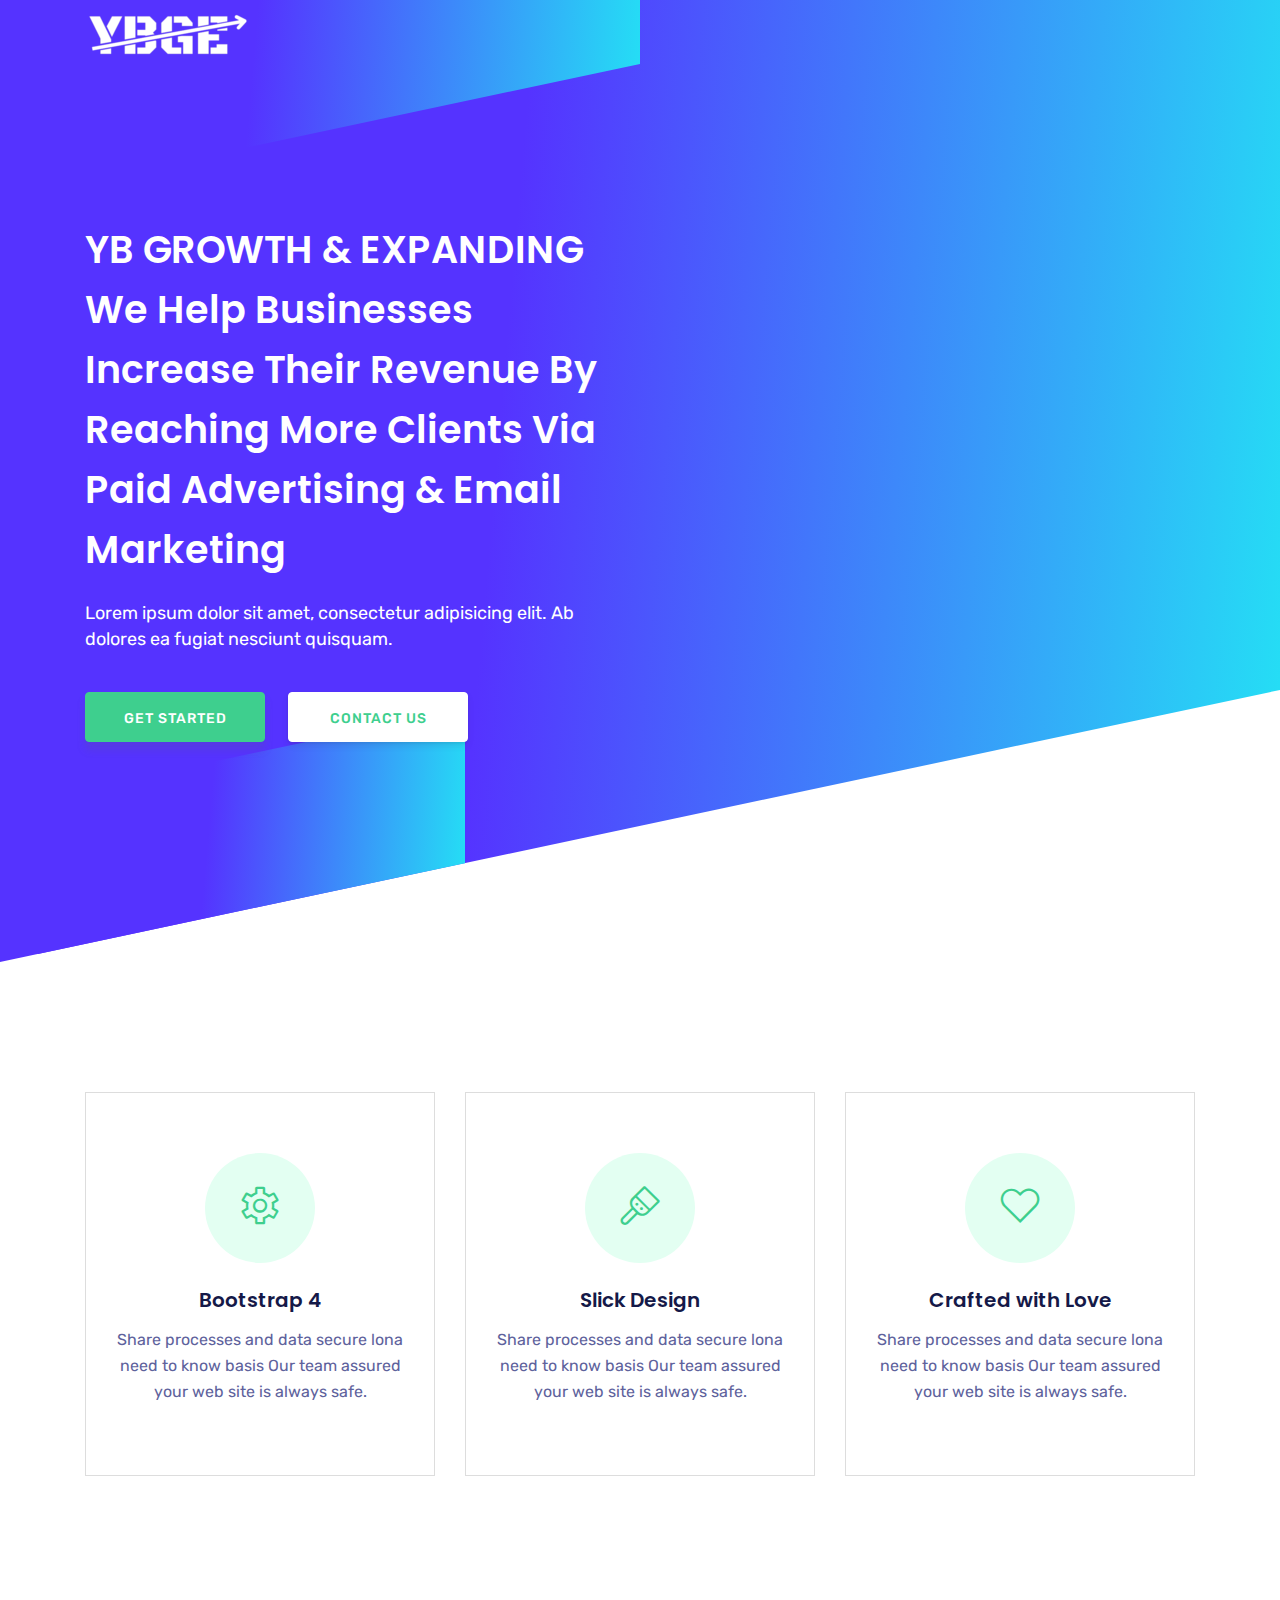
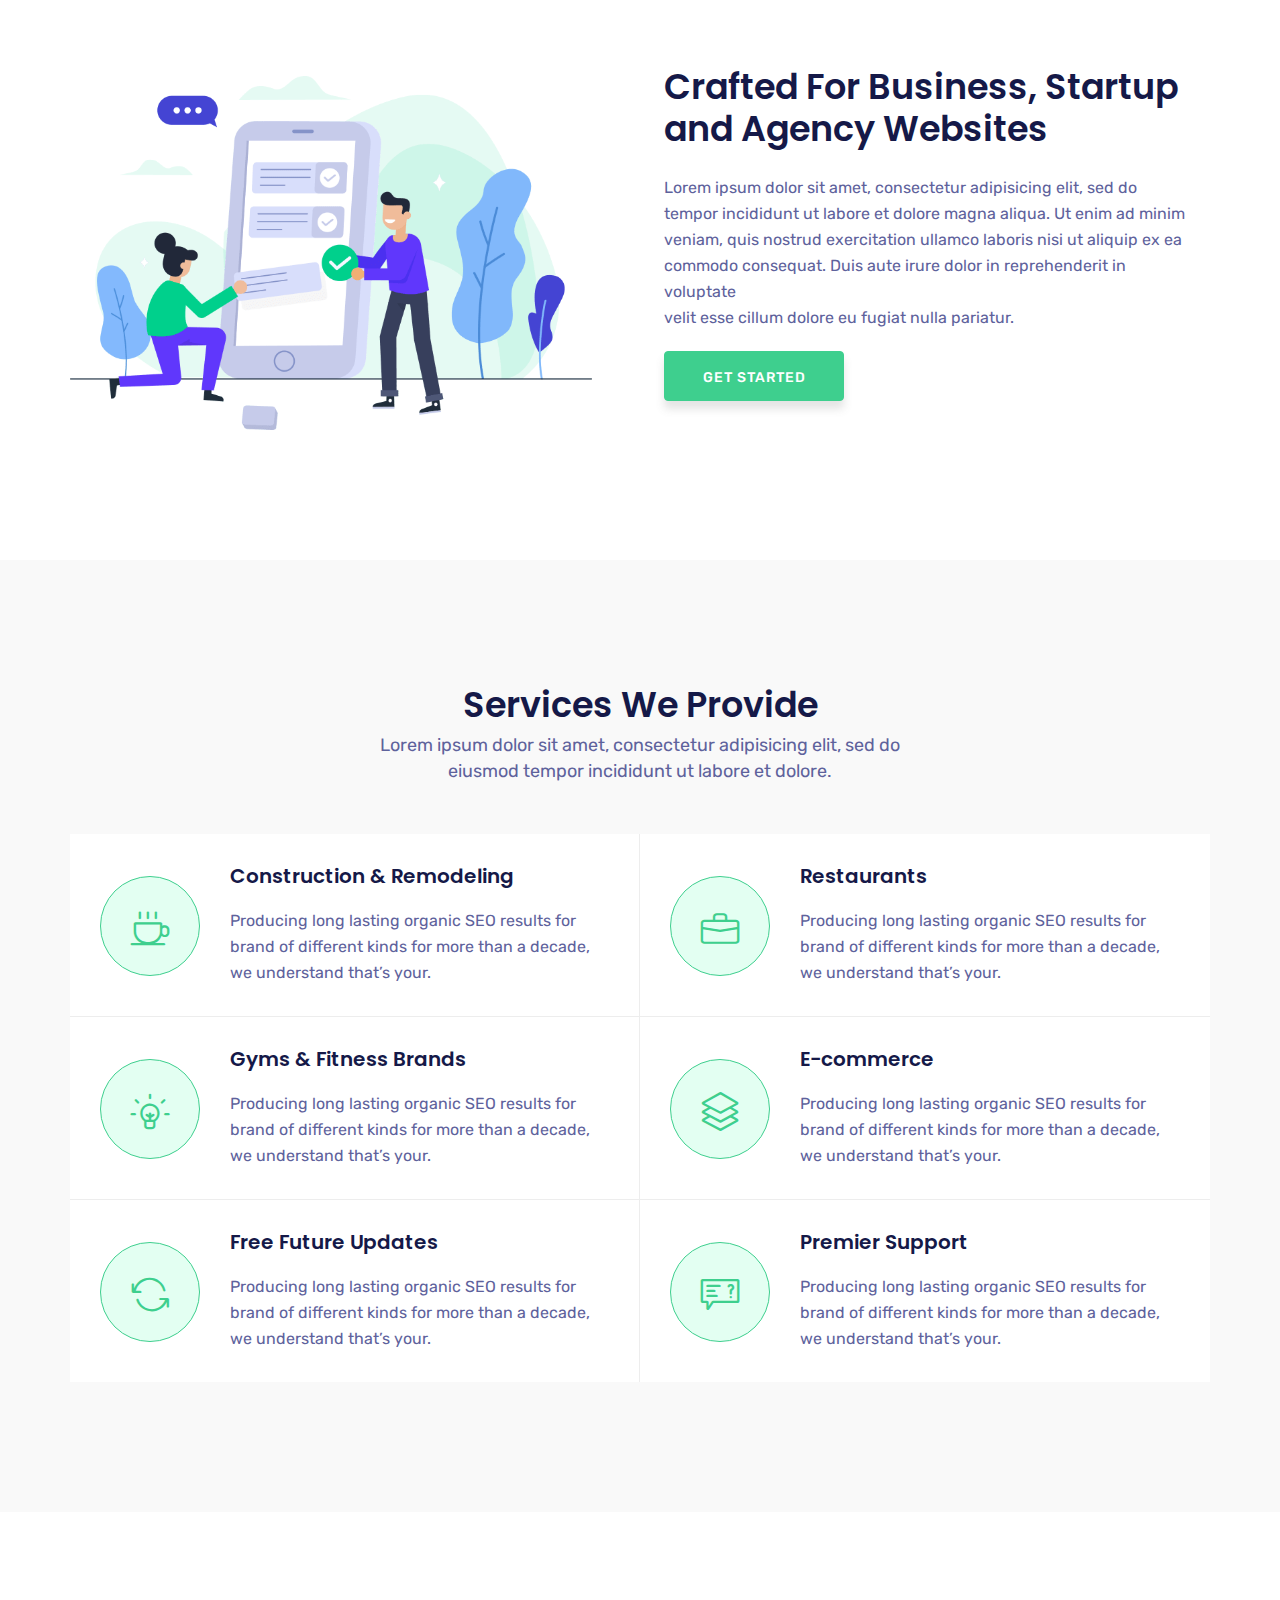
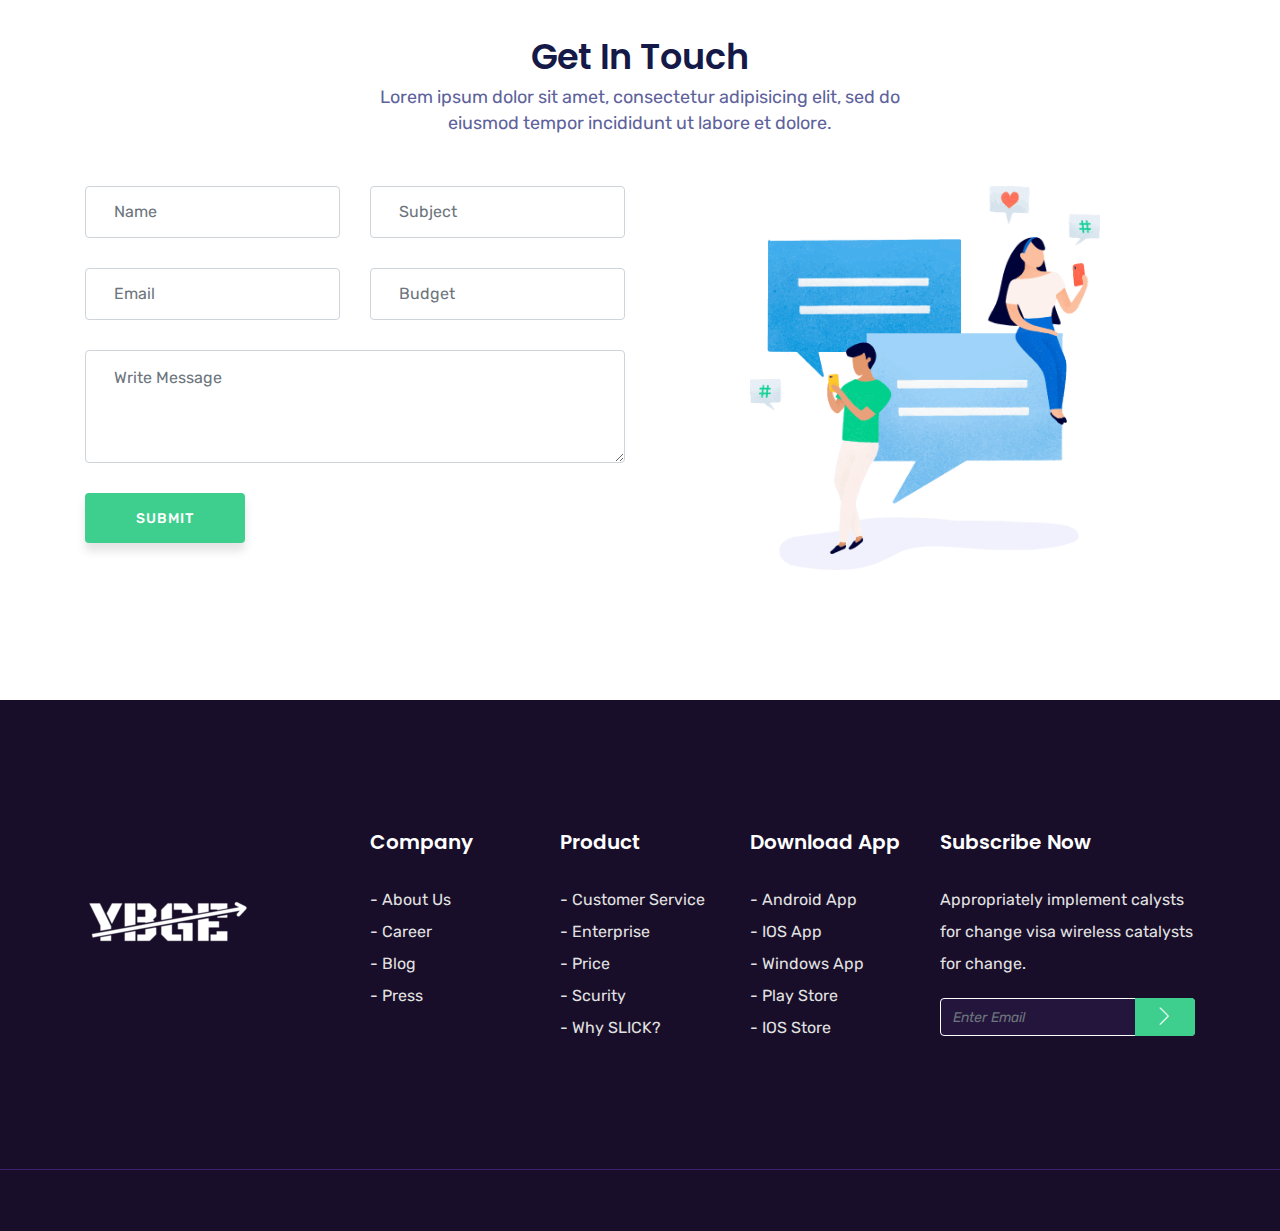
==== index.html @ 2cc0e073 "Add files via upload" ====
<!DOCTYPE html>
<html lang="en">
  <head>
    <!-- Required meta tags -->
    <meta charset="utf-8">
    <meta name="viewport" content="width=device-width, initial-scale=1, shrink-to-fit=no">
    <meta name="keywords" content="Bootstrap, Landing page, Template, Business, Service">
    <meta name="viewport" content="width=device-width, initial-scale=1, maximum-scale=1">
    <meta name="author" content="Grayrids">
    <title>YBGE | Marketing Agency</title>
    <link rel="shortcut icon" href="img/2.png" type="image/png">
    <link rel="stylesheet" href="bootstrap.min.css">
    <link rel="stylesheet" href="css/LineIcons.css">
    <link rel="stylesheet" href="main.css">      
  </head>
  <body>
    <header id="home" class="hero-area">    
      <div class="overlay">
        <span></span>
        <span></span>
      </div>
      <nav class="navbar navbar-expand-md bg-inverse fixed-top scrolling-navbar">
        <div class="container">
          <a href="index.html" class="navbar-brand"><img src="img/image (2).png" alt=""></a>       
          <button class="navbar-toggler" type="button" data-toggle="collapse" data-target="#navbarCollapse" aria-controls="navbarCollapse" aria-expanded="false" aria-label="Toggle navigation">
            <i class="lni-menu"></i>
          </button>
        </div>
      </nav>  
      <div class="container">      
        <div class="row space-100">
          <div class="col-lg-6 col-md-12 col-xs-12">
            <div class="contents">
              <h2 class="head-title">YB GROWTH & EXPANDING <br>We Help Businesses Increase Their Revenue By Reaching More Clients Via Paid Advertising & Email Marketing</h2>
              <p>Lorem ipsum dolor sit amet, consectetur adipisicing elit. Ab <br>dolores ea fugiat nesciunt quisquam.</p>
              <div class="header-button">
                <a href="#features" class="btn btn-border-filled page-scroll">Get Started</a>
                <a href="#contact" class="btn btn-border page-scroll">Contact Us</a>
              </div>
            </div>
          </div>
        </div> 
      </div>             
    </header>
    <!-- Header Section End --> 


    <!-- Services Section Start -->
    <section id="services" class="section">
      <div class="container">

        <div class="row">
          <!-- Start Col -->
          <div class="col-lg-4 col-md-6 col-xs-12">
            <div class="services-item text-center">
              <div class="icon">
                <i class="lni-cog"></i>
              </div>
              <h4>Bootstrap 4</h4>
              <p>Share processes and data secure lona need to know basis Our team assured your web site is always safe.</p>
            </div>
          </div>
          <!-- End Col -->
          <!-- Start Col -->
          <div class="col-lg-4 col-md-6 col-xs-12">
            <div class="services-item text-center">
              <div class="icon">
                <i class="lni-brush"></i>
              </div>
              <h4>Slick Design</h4>
              <p>Share processes and data secure lona need to know basis Our team assured your web site is always safe.</p>
            </div>
          </div>
          <!-- End Col -->
          <!-- Start Col -->
          <div class="col-lg-4 col-md-6 col-xs-12">
            <div class="services-item text-center">
              <div class="icon">
                <i class="lni-heart"></i>
              </div>
              <h4>Crafted with Love</h4>
              <p>Share processes and data secure lona need to know basis Our team assured your web site is always safe.</p>
            </div>
          </div>
          <!-- End Col -->

        </div>
      </div>
    </section>
    <!-- Services Section End -->



    <!-- Business Plan Section Start -->
    <section id="business-plan">
      <div class="container">

        <div class="row">
          <!-- Start Col -->
          <div class="col-lg-6 col-md-12 pl-0 pt-70 pr-5">
            <div class="business-item-img">
              <img src="img/business/business-img.png" class="img-fluid" alt="">
            </div>
          </div>
          <!-- End Col -->
          <!-- Start Col -->
          <div class="col-lg-6 col-md-12 pl-4">
            <div class="business-item-info">
              <h3>Crafted For Business, Startup and Agency Websites</h3>
              <p>Lorem ipsum dolor sit amet, consectetur adipisicing elit, sed do <br> tempor incididunt ut labore et dolore magna aliqua. Ut enim ad minim <br> veniam, quis nostrud exercitation ullamco laboris nisi ut aliquip ex ea <br> commodo consequat. Duis aute irure dolor in reprehenderit in voluptate <br> velit esse cillum dolore eu fugiat nulla pariatur.</p>

              <a href="#features" class="btn btn-border-filled page-scroll">Get Started</a>
            </div>
          </div>
          <!-- End Col -->

        </div>
      </div>
    </section>
    <!-- Business Plan Section End -->



    <!-- Cool Fetatures Section Start -->
    <section id="features" class="section">
      <div class="container">
        <!-- Start Row -->
        <div class="row">
          <div class="col-lg-12">
            <div class="features-text section-header text-center">  
              <div>   
                <h2 class="section-title">Services We Provide</h2>
                <div class="desc-text">
                  <p>Lorem ipsum dolor sit amet, consectetur adipisicing elit, sed do <br> eiusmod tempor incididunt ut labore et dolore.</p>
                </div>
              </div> 
            </div>
          </div>

        </div>
        <!-- End Row -->
        <!-- Start Row -->
        <div class="row featured-bg">
         <!-- Start Col -->
          <div class="col-lg-6 col-md-6 col-xs-12 p-0">
             <!-- Start Fetatures -->
            <div class="feature-item featured-border1">
               <div class="feature-icon float-left">
                 <i class="lni-coffee-cup"></i>
               </div>
               <div class="feature-info float-left">
                 <h4>Construction & Remodeling</h4>
                 <p>Producing long lasting organic SEO results for <br> brand of different kinds for more than a decade,<br> we understand that’s your.</p>
               </div>
            </div>
            <!-- End Fetatures -->
          </div>
           <!-- End Col -->
          
         <!-- Start Col -->
          <div class="col-lg-6 col-md-6 col-xs-12 p-0">
             <!-- Start Fetatures -->
            <div class="feature-item featured-border2">
               <div class="feature-icon float-left">
                 <i class="lni-briefcase"></i>
               </div>
               <div class="feature-info float-left">
                 <h4>Restaurants</h4>
                 <p>Producing long lasting organic SEO results for <br> brand of different kinds for more than a decade,<br> we understand that’s your.</p>
               </div>
            </div>
            <!-- End Fetatures -->
          </div>
           <!-- End Col -->
          
         <!-- Start Col -->
          <div class="col-lg-6 col-md-6 col-xs-12 p-0">
             <!-- Start Fetatures -->
            <div class="feature-item featured-border1">
               <div class="feature-icon float-left">
                 <i class="lni-invention"></i>
               </div>
               <div class="feature-info float-left">
                 <h4>Gyms & Fitness Brands</h4>
                 <p>Producing long lasting organic SEO results for <br> brand of different kinds for more than a decade,<br> we understand that’s your.</p>
               </div>
            </div>
            <!-- End Fetatures -->
          </div>
           <!-- End Col -->
          
         <!-- Start Col -->
          <div class="col-lg-6 col-md-6 col-xs-12 p-0">
             <!-- Start Fetatures -->
            <div class="feature-item featured-border2">
              <div class="feature-icon float-left">
                <i class="lni-layers"></i>
              </div>
              <div class="feature-info float-left">
                <h4>E-commerce</h4>
                <p>Producing long lasting organic SEO results for <br> brand of different kinds for more than a decade,<br> we understand that’s your.</p>
              </div>
            </div>
            <!-- End Fetatures -->
          </div>
           <!-- End Col -->
          
         <!-- Start Col -->
          <div class="col-lg-6 col-md-6 col-xs-12 p-0">
             <!-- Start Fetatures -->
            <div class="feature-item featured-border3">
               <div class="feature-icon float-left">
                 <i class="lni-reload"></i>
               </div>
               <div class="feature-info float-left">
                 <h4>Free Future Updates</h4>
                 <p>Producing long lasting organic SEO results for <br> brand of different kinds for more than a decade,<br> we understand that’s your.</p>
               </div>
            </div>
            <!-- End Fetatures -->
          </div>
           <!-- End Col -->
          
         <!-- Start Col -->
          <div class="col-lg-6 col-md-6 col-xs-12 p-0">
             <!-- Start Fetatures -->
            <div class="feature-item">
               <div class="feature-icon float-left">
                 <i class="lni-support"></i>
               </div>
               <div class="feature-info float-left">
                 <h4>Premier Support</h4>
                 <p>Producing long lasting organic SEO results for <br> brand of different kinds for more than a decade,<br> we understand that’s your.</p>
               </div>
            </div>
            <!-- End Fetatures -->
          </div>
           <!-- End Col -->
          

        </div>
        <!-- End Row -->
      </div>
    </section>


    <!-- Client Testimoninals Section End --> 



        <!-- End Row -->
      </div>
    </section>
    <!-- Team section End -->




    <!-- Contact Us Section -->
    <section id="contact" class="section">
      <!-- Container Starts -->
      <div class="container">
        <!-- Start Row -->
        <div class="row">
          <div class="col-lg-12">
            <div class="contact-text section-header text-center">  
              <div>   
                <h2 class="section-title">Get In Touch</h2>
                <div class="desc-text">
                  <p>Lorem ipsum dolor sit amet, consectetur adipisicing elit, sed do</p>  
                  <p>eiusmod tempor incididunt ut labore et dolore.</p>
                </div>
              </div> 
            </div>
          </div>

        </div>
        <!-- End Row -->
        <!-- Start Row -->
        <div class="row">
          <!-- Start Col -->
          <div class="col-lg-6 col-md-12">
          <form id="contactForm">
            <div class="row">
              <div class="col-md-6">
                <div class="form-group">
                  <input type="text" class="form-control" id="name" name="name" placeholder="Name" required data-error="Please enter your name">
                  <div class="help-block with-errors"></div>
                </div>                                 
              </div>
              <div class="col-md-6">
                <div class="form-group">
                  <input type="text" placeholder="Subject" id="msg_subject" class="form-control" name="msg_subject" required data-error="Please enter your subject">
                  <div class="help-block with-errors"></div>
                </div> 
              </div>
              <div class="col-md-6">
                <div class="form-group">
                  <input type="text" class="form-control" id="email" name="email" placeholder="Email" required data-error="Please enter your Email">
                  <div class="help-block with-errors"></div>
                </div>                                 
              </div>
              <div class="col-md-6">
                <div class="form-group">
                  <input type="text" placeholder="Budget" id="budget" class="form-control" name="budget" required data-error="Please enter your Budget">
                  <div class="help-block with-errors"></div>
                </div> 
              </div>
              <div class="col-md-12">
                <div class="form-group"> 
                  <textarea class="form-control" id="message"  name="message" placeholder="Write Message" rows="4" data-error="Write your message" required></textarea>
                  <div class="help-block with-errors"></div>
                </div>
                <div class="submit-button">
                  <button class="btn btn-common" id="submit" type="submit">Submit</button>
                  <div id="msgSubmit" class="h3 hidden"></div> 
                  <div class="clearfix"></div> 
                </div>
              </div>
            </div>            
          </form>
          </div>
          <!-- End Col -->
          <!-- Start Col -->
          <div class="col-lg-1">
            
          </div>
          <!-- End Col -->
          <!-- Start Col -->
          <div class="col-lg-4 col-md-12">
            <div class="contact-img">
              <img src="img/contact/01.png" class="img-fluid" alt="">
            </div>
          </div>
          <!-- End Col -->
          <!-- Start Col -->
          <div class="col-lg-1">
          </div>
          <!-- End Col -->

        </div>
        <!-- End Row -->
      </div>
    </section>
    <!-- Contact Us Section End -->

    <!-- Footer Section Start -->
    <footer>
      <!-- Footer Area Start -->
      <section id="footer-Content">
        <div class="container">
          <!-- Start Row -->
          <div class="row">

          <!-- Start Col -->
            <div class="col-lg-3 col-md-6 col-sm-6 col-xs-6 col-mb-12">
              
              <div class="footer-logo">
               <img src="img/image (2).png" alt="">
              </div>
            </div>
             <!-- End Col -->
              <!-- Start Col -->
            <div class="col-lg-2 col-md-6 col-sm-6 col-xs-6 col-mb-12">
              <div class="widget">
                <h3 class="block-title">Company</h3>
                <ul class="menu">
                  <li><a href="#">  - About Us</a></li>
                  <li><a href="#">- Career</a></li>
                  <li><a href="#">- Blog</a></li>
                  <li><a href="#">- Press</a></li>
                </ul>
              </div>
            </div>
             <!-- End Col -->
              <!-- Start Col -->
            <div class="col-lg-2 col-md-6 col-sm-6 col-xs-6 col-mb-12">
              <div class="widget">
                <h3 class="block-title">Product</h3>
                <ul class="menu">
                  <li><a href="#">  - Customer Service</a></li>
                  <li><a href="#">- Enterprise</a></li>
                  <li><a href="#">- Price</a></li>
                  <li><a href="#">- Scurity</a></li>
                  <li><a href="#">- Why SLICK?</a></li>
                </ul>
              </div>
            </div>
             <!-- End Col -->
              <!-- Start Col -->
            <div class="col-lg-2 col-md-6 col-sm-6 col-xs-6 col-mb-12">
              <div class="widget">
                <h3 class="block-title">Download App</h3>
                <ul class="menu">
                  <li><a href="#">  - Android App</a></li>
                  <li><a href="#">- IOS App</a></li>
                  <li><a href="#">- Windows App</a></li>
                  <li><a href="#">- Play Store</a></li>
                  <li><a href="#">- IOS Store</a></li>
                </ul>
              </div>
            </div>
             <!-- End Col -->
              <!-- Start Col -->
            <div class="col-lg-3 col-md-6 col-sm-6 col-xs-6 col-mb-12">
              <div class="widget">
                <h3 class="block-title">Subscribe Now</h3>
                <p>Appropriately implement calysts for change visa wireless catalysts for change. </p>
                <div class="subscribe-area">
                  <input type="email" class="form-control" placeholder="Enter Email">
                  <span><i class="lni-chevron-right"></i></span>
                </div>
              </div>
            </div>
            <!-- End Col -->
          </div>
          <!-- End Row -->
        </div>
        <!-- Copyright Start  -->

        <div class="copyright">
          <div class="container">
            <!-- Star Row -->
            <div class="row">
              <div class="col-md-12">
            
                
              </div>
              <!-- End Col -->
            </div>
            <!-- End Row -->
          </div>
        </div>
      <!-- Copyright End -->
      </section>
      <!-- Footer area End -->
      
    </footer>
    <!-- Footer Section End --> 


    <!-- Go To Top Link -->
    <a href="#" class="back-to-top">
      <i class="lni-chevron-up"></i>
    </a> 

    <!-- Preloader -->

    <!-- End Preloader -->

    <script src="js/jquery-min.js"></script>
    <script src="js/bootstrap.min.js"></script>
    <script src="js/owl.carousel.js"></script>      
    <script src="js/scrolling-nav.js"></script>    
    <script src="js/jquery.easing.min.js"></script>     
    <script src="js/jquery.magnific-popup.min.js"></script>      
    <script src="js/main.js"></script>
  </body>
</html>
---- main.css ----
/*
Theme Name:       SlickBiz - Bootstrap 4 Template
Author:           UIdeck
Author URI:       http://uideck.com
Text Domain:      UIdeck
Domain Path:      /languages/
*/
/* ==========================================================================
   IMPORT GOOGLE FONTS
   ========================================================================== */
@import url("https://fonts.googleapis.com/css?family=Rubik:400,400i,500");
@import url("https://fonts.googleapis.com/css?family=Poppins:400,500,600");
/* ==========================================================================
   GENERAL
   ========================================================================== */
body {
  font-family: 'Rubik', sans-serif;
  color: #a0a6ad;
  font-size: 14px;
  font-weight: 400;
  background: #fff;
  overflow-x: hidden; }

html {
  overflow-x: hidden; }

p {
  font-size: 14px;
  color: #5e629c;
  line-height: 26px;
  margin-bottom: 0; }

a:hover, a:focus {
  color: #000; }

a {
  color: #000;
  -webkit-transition: all 0.3s ease-in-out;
  -moz-transition: all 0.3s ease-in-out;
  -o-transition: all 0.3s ease-in-out;
  transition: all 0.3s ease-in-out; }

h1, h2, h3, h4, h5 {
  font-family: 'Poppins', sans-serif;
  font-size: 40px;
  font-weight: 400;
  color: #151948; }

ul {
  margin: 0;
  padding: 0; }

ul li {
  list-style: none; }

a:hover,
a:focus {
  text-decoration: none;
  outline: none; }

a:not([href]):not([tabindex]) {
  color: #fff; }

a:not([href]):not([tabindex]):focus, a:not([href]):not([tabindex]):hover {
  color: #fff; }

.bg-transparent {
  background: transparent !important; }

.bg-defult {
  background: #3c9cfd !important; }

/* ==========================================================================
   Section Title
   ========================================================================== */
.section {
  padding: 130px 0px; }

.form-control:focus {
  outline: none;
  box-shadow: none; }

.section-header {
  color: #fff;
  margin-bottom: 50px;
  text-align: center;
  position: relative; }

.section-header .section-title {
  font-size: 35px;
  margin-bottom: 12px;
  font-weight: 600;
  position: relative;
  line-height: 30px; }

.section-header .desc-text p {
  font-size: 18px;
  color: #5e629c;
  line-height: 26px;
  margin-bottom: 0; }

/* ==========================================================================
   Buttons
   ========================================================================== */
.btn {
  font-size: 14px;
  padding: 10px 30px;
  border-radius: 4px;
  font-family: 'Rubik', sans-serif;
  letter-spacing: 1px;
  font-weight: 500;
  color: #fff;
  border: none;
  text-transform: uppercase;
  -webkit-transition: all 0.3s ease-in-out;
  -moz-transition: all 0.3s ease-in-out;
  -o-transition: all 0.3s ease-in-out;
  transition: all 0.3s ease-in-out;
  display: inline-block; }

.btn:focus,
.btn:active {
  box-shadow: none;
  outline: none; }

.btn-common {
  background-color: #3ecf8e;
  position: relative;
  z-index: 1;
  box-shadow: 0px 8px 9px 0px rgba(96, 94, 94, 0.17);
  width: 160px;
  height: 50px;
  padding: 14px 15px; }

.btn-common:hover {
  color: #fff;
  transform: translateY(-2px); }

.btn-light-bg {
  background-color: #ff704f; }

.btn-border {
  border-style: solid;
  border-width: 1px;
  cursor: pointer;
  background-color: transparent;
  border-color: #3ecf8e;
  color: #3ecf8e;
  width: 160px;
  height: 50px;
  padding: 14px 15px; }

.btn-border:hover {
  box-shadow: 0px 8px 9px 0px rgba(96, 94, 94, 0.17);
  transform: translateY(-2px); }

.btn-border-filled {
  cursor: pointer;
  background-color: #3ecf8e;
  border: 1px solid #3ecf8e;
  color: #fff;
  box-shadow: 0px 8px 9px 0px rgba(96, 94, 94, 0.17);
  width: 180px;
  height: 50px;
  padding: 15px 15px; }

.btn-border-filled:hover {
  color: #fff;
  background-color: transparent;
  border-color: #fff;
  transform: translateY(-2px); }

.btn-lg {
  padding: 14px 33px;
  text-transform: uppercase;
  font-size: 16px; }

.btn-rm {
  color: #3c9cfd;
  padding: 10px 0;
  text-transform: capitalize;
  font-size: 16px; }

.btn-rm i {
  vertical-align: middle; }

.btn-singin {
  background: #7fc9fb;
  color: #fff;
  padding: 10px 23px;
  margin-left: 30px;
  box-shadow: 0px 8px 9px 0px rgba(96, 94, 94, 0.17); }

.btn-singin:hover,
.btn-singin:active,
.btn-singin:focus {
  color: #fff;
  box-shadow: 0px 0px 0px 0px rgba(96, 94, 94, 0.17); }

.btn-light-singin:hover,
.btn-light-singin:active,
.btn-light-singin:focus {
  color: #fff;
  box-shadow: 0px 0px 0px 0px rgba(96, 94, 94, 0.17); }

.btn-apple {
  border-width: 2px;
  border-color: #3c96ff;
  border-style: solid;
  background: linear-gradient(to right, #3c96ff 0%, #2dfbff 100%);
  -webkit-background-clip: text;
  -webkit-text-fill-color: transparent;
  transition: all 0.3s ease-in-out;
  -moz-transition: all 0.3s ease-in-out;
  -webkit-transition: all 0.3s ease-in-out;
  -o-transition: all 0.3s ease-in-out; }

.btn-apple i {
  background: linear-gradient(to right, #3c96ff 0%, #2dfbff 100%);
  -webkit-background-clip: text;
  -webkit-text-fill-color: transparent; }

.btn-apple:hover,
.btn-apple:active,
.btn-apple:focus {
  background: linear-gradient(to right, #3c96ff 0%, #2dfbff 100%) !important;
  -webkit-background-clip: text !important;
  -webkit-text-fill-color: transparent !important; }

button:focus {
  outline: none !important; }

.btn-border-fill {
  background: #fff;
  border-color: #fff;
  color: #3c9cfd; }

.btn-subtitle {
  color: #191c1e;
  font-family: 'Poppins', sans-serif;
  background: #dbecff;
  text-align: center;
  border-radius: 30px;
  padding: 6px 30px;
  text-transform: uppercase;
  font-weight: 700;
  margin-bottom: 20px;
  font-size: 14px; }

.clear {
  clear: both; }

.mt {
  margin-top: 80px; }

.mt-30 {
  margin-top: 30px; }

.mb-30 {
  margin-bottom: 30px; }

.pt-30 {
  padding-top: 30px; }

.pb-30 {
  padding-bottom: 30px; }

.pt-70 {
  padding-top: 70px; }

.mb-50 {
  margin-bottom: 50px; }

.padding-0 {
  padding: 0; }

.pr-20 {
  padding-right: 20px; }

.pl-20 {
  padding-left: 20px; }

.pl-70 {
  padding-left: 70px; }

.pr-70 {
  padding-right: 70px; }

/* Preloader */
#preloader {
  position: fixed;
  top: 0;
  left: 0;
  right: 0;
  bottom: 0;
  background-color: #fff;
  z-index: 9999999; }

.loader {
  top: 50%;
  width: 50px;
  height: 50px;
  border-radius: 100%;
  position: relative;
  margin: 0 auto; }

#loader-1:before, #loader-1:after {
  content: "";
  position: absolute;
  top: -10px;
  left: -10px;
  width: 100%;
  height: 100%;
  border-radius: 100%;
  border: 7px solid transparent;
  border-top-color: #3c9cfd; }

#loader-1:before {
  z-index: 100;
  animation: spin 2s infinite; }

#loader-1:after {
  border: 7px solid #fafafa; }

@keyframes spin {
  0% {
    -webkit-transform: rotate(0deg);
    -ms-transform: rotate(0deg);
    -o-transform: rotate(0deg);
    transform: rotate(0deg); }
  100% {
    -webkit-transform: rotate(360deg);
    -ms-transform: rotate(360deg);
    -o-transform: rotate(360deg);
    transform: rotate(360deg); } }

/* ========================================================================== 
   Scroll To Up 
   ========================================================================== */
.back-to-top {
  display: none;
  position: fixed;
  bottom: 18px;
  right: 15px;
  width: 45px;
  height: 45px;
  line-height: 50px;
  cursor: pointer;
  text-align: center;
  border-radius: 4px;
  background: #5533ff;
  background: linear-gradient(95deg, #5533ff 40%, #25ddf5 100%);
  box-shadow: 0px 8px 9px 0px rgba(96, 94, 94, 0.17);
  z-index: 9999999; }

.back-to-top i {
  color: #fff;
  font-size: 20px;
  -webkit-transition: all 0.3s ease-in-out;
  -moz-transition: all 0.3s ease-in-out;
  -o-transition: all 0.3s ease-in-out;
  transition: all 0.3s ease-in-out; }

/* ==========================================================================
   Navbar Style
   ========================================================================== */
.logo-menu a {
  font-size: 20px;
  color: #fff; }

.menu-bg {
  background: #5533ff;
  background: linear-gradient(95deg, #5533ff 40%, #25ddf5 100%) !important;
  box-shadow: 0 0 7px 1px rgba(0, 0, 0, 0.1);
  z-index: 9999;
  padding: 5px;
  -webkit-transition: all 0.5s ease-in-out;
  transition: all 0.5s ease-in-out; }

.menu-bg .menu-button {
  top: 0; }

.menu-bg .menu-button:hover {
  cursor: pointer;
  color: #3c9cfd; }

.menu-bg .logo-menu a {
  color: #3c9cfd; }

.menu-bg .navbar-nav .nav-link {
  color: #ffffff !important; }

.menu-bg .navbar-nav .nav-link:hover {
  color: #ffffff !important; }

.menu-bg .navbar-nav .active {
  color: #ffffff !important; }

.navbar-expand-md .navbar-nav .nav-link {
  color: #fff;
  font-size: 16px;
  padding: 8px 0px;
  margin-left: 26px;
  font-family: 'Poppins', sans-serif;
  position: relative;
  font-weight: 500; }

.navbar-expand-md .navbar-nav .nav-link:before {
  content: '';
  position: absolute;
  bottom: 0;
  left: 0;
  width: 0;
  height: 2px;
  background: #ffffff;
  -webkit-transition: 0.3s;
  -moz-transition: 0.3s;
  transition: 0.3s; }

.navbar-expand-md .navbar-nav .active::before,
.navbar-expand-md .navbar-nav .nav-link:hover::before {
  width: 100%; }

.navbar-brand {
  color: #fff; }

.navbar-expand-md .navbar-nav .nav-link:focus,
.navbar-expand-md .navbar-nav .nav-link:hover,
.navbar-expand-md .navbar-nav .nav-link:hover:before {
  color: #ffffff; }

.navbar-expand-md .navbar-nav .active > .nav-link,
.navbar-expand-md .navbar-nav .nav-link.active,
.navbar-expand-md .navbar-nav .nav-link.active:before,
.navbar-expand-md .navbar-nav .nav-link.open,
.navbar-expand-md .navbar-nav .open > .nav-link {
  color: #ffffff; }

.navbar-expand-md .navbar-toggler {
  background: transparent;
  border: 1px solid #fff;
  border-radius: 3px;
  margin: 5px;
  cursor: pointer;
  float: right; }

.navbar-expand-md .navbar-toggler i {
  color: #fff !important; }

.navbar-expand-md .navbar-toggler:focus {
  outline: none; }

/* ==========================================================================
   Hero Area
   ========================================================================== */
.hero-area {
  position: relative; }
  .hero-area .overlay {
    position: absolute;
    width: 100%;
    height: 100%;
    top: 0px;
    left: 0px;
    background: #5533ff;
    background: linear-gradient(95deg, #5533ff 40%, #25ddf5 100%);
    -webkit-transform: skewY(-12deg);
    transform: skewY(-12deg);
    -webkit-transform-origin: 0;
    transform-origin: 0;
    z-index: -12; }
    .hero-area .overlay :nth-child(1) {
      width: 33.33333%;
      width: calc(100% / 2);
      top: 0;
      left: 16.66666%;
      left: calc(calc(100% / 3) / 2);
      right: auto;
      background: #5533ff;
      background: linear-gradient(95deg, #5533ff 40%, #25ddf5 100%);
      height: 200px; }
    .hero-area .overlay :nth-child(2) {
      width: 33.33333%;
      width: calc(100% /3);
      bottom: 0;
      background: #5533ff;
      background: linear-gradient(95deg, #5533ff 40%, #25ddf5 100%);
      position: absolute;
      height: 155px;
      left: 3%; }
  .hero-area .contents {
    padding: 220px 0; }
    .hero-area .contents h2 {
      color: #fff;
      font-size: 38px;
      font-weight: 600;
      line-height: 60px;
      margin-bottom: 20px; }
    .hero-area .contents p {
      color: #fff;
      font-size: 18px;
      line-height: 26px; }
    .hero-area .contents .btn {
      margin-top: 40px;
      margin-right: 20px;
      text-transform: uppercase;
      width: 180px;
      height: 50px;
      padding: 15px 15px; }
    .hero-area .contents .btn-border {
      border: 1px solid #fff;
      color: #3ecf8e !important;
      -webkit-box-shadow: 0 4px 6px rgba(50, 50, 93, 0.11), 0 1px 3px rgba(0, 0, 0, 0.08);
      box-shadow: 0 4px 6px rgba(50, 50, 93, 0.11), 0 1px 3px rgba(0, 0, 0, 0.08);
      width: 180px;
      height: 50px;
      padding: 15px 15px;
      background: #fff; }
      .hero-area .contents .btn-border:hover {
        background: #fff;
        color: #3ecf8e; }
  .hero-area .intro-img {
    padding: 180px 0 0px; }
    .hero-area .intro-img img {
      display: block;
      height: auto;
      max-width: 100%; }

/* ==========================================================================
   About 
   ========================================================================== */
#services .services-item {
  padding: 60px 30px;
  border: 1px solid #ddd;
  -moz-transition: all .8s ease;
  -webkit-transition: all .8s ease;
  transition: all .8s ease; }
  #services .services-item:hover {
    border: 1px solid #3ecf8e;
    box-shadow: 0px 0px 25px 0px rgba(95, 95, 95, 0.24);
    -moz-transition: all .4s ease;
    -webkit-transition: all .4s ease;
    transition: all .4s ease; }
  #services .services-item .icon {
    background: #e3fff2;
    width: 110px;
    height: 110px;
    margin: 0px auto;
    margin-bottom: 0px;
    text-align: center;
    display: block;
    border-radius: 50%;
    position: relative;
    margin-bottom: 25px; }
  #services .services-item .icon i {
    font-size: 40px;
    color: #3ecf8e;
    position: absolute;
    left: 0;
    right: 0;
    top: 30%; }
  #services .services-item h4 {
    font-size: 20px;
    font-weight: 600;
    color: #151948;
    margin-bottom: 15px; }
  #services .services-item p {
    font-size: 16px;
    margin-bottom: 10px;
    color: #5e629c; }

/* ==========================================================================
   business-plan Section 
   ========================================================================== */
#business-plan {
  padding-bottom: 130px; }
  #business-plan .container-fluid {
    padding-right: 30px;
    padding-left: 30px; }
  #business-plan .business-item-info {
    margin-top: 60px; }
    #business-plan .business-item-info h3 {
      font-size: 35px;
      font-weight: 600;
      margin-bottom: 25px; }
    #business-plan .business-item-info p {
      font-size: 16px;
      margin-bottom: 20px; }

/* ==========================================================================
   Features 
   ========================================================================== */
#features {
  background: #f9f9f9; }
  #features .featured-bg {
    background: #fff; }
  #features .featured-border1 {
    border-bottom: 1px solid #ededed;
    border-right: 1px solid #ededed; }
  #features .featured-border2 {
    border-bottom: 1px solid #ededed; }
  #features .featured-border3 {
    border-right: 1px solid #ededed; }
  #features .feature-item {
    padding: 30px;
    overflow: hidden;
    -moz-transition: all .8s ease;
    -webkit-transition: all .8s ease;
    transition: all .8s ease; }
    #features .feature-item .feature-icon {
      background: #e3fff2;
      width: 100px;
      height: 100px;
      margin: 0px auto;
      margin-top: 0px;
      margin-right: auto;
      margin-bottom: 0px;
      margin-bottom: 0px;
      margin-bottom: 0px;
      text-align: center;
      display: block;
      border-radius: 50%;
      position: relative;
      margin-right: 30px;
      border: 1px solid #3ecf8e;
      margin-top: 12px; }
      #features .feature-item .feature-icon i {
        font-size: 40px;
        color: #3ecf8e;
        position: absolute;
        left: 0;
        right: 0;
        top: 32%; }
    #features .feature-item h4 {
      font-size: 20px;
      font-weight: 600;
      margin-bottom: 20px; }
    #features .feature-item p {
      font-size: 16px;
      display: block; }
    #features .feature-item:hover {
      box-shadow: 0px 0px 25px 0px rgba(95, 95, 95, 0.24);
      -moz-transition: all .8s ease;
      -webkit-transition: all .8s ease;
      transition: all .8s ease; }
    #features .feature-item:hover .feature-icon {
      background: #3ecf8e;
      -moz-transition: all .8s ease;
      -webkit-transition: all .8s ease;
      transition: all .8s ease; }
    #features .feature-item:hover .feature-icon i {
      color: #fff;
      -moz-transition: all .8s ease;
      -webkit-transition: all .8s ease;
      transition: all .8s ease; }

/* ==========================================================================
   Features 
   ========================================================================== */
#download-app {
  padding-bottom: 100px; }
  #download-app .download-info {
    padding-top: 30px; }
    #download-app .download-info h3 {
      font-size: 35px;
      font-weight: 600;
      margin-bottom: 20px;
      line-height: 44px; }
    #download-app .download-info p {
      font-size: 16px;
      display: block;
      margin-bottom: 35px; }
    #download-app .download-info .downlaod-btn {
      padding-bottom: 50px;
      border-bottom: 1px solid #ff704f;
      margin-bottom: 40px; }
    #download-app .download-info .downlaod-btn a.play-store {
      font-size: 12px;
      box-shadow: 0px 10px 20px 2px rgba(255, 112, 79, 0.24);
      border-radius: 35px;
      text-transform: inherit;
      text-align: left;
      padding: 15px 80px;
      width: 195px;
      height: 65px;
      line-height: 18px;
      margin-right: 35px;
      background: #ff704f;
      background-position-x: left;
      background-position-y: center;
      background-position: 20%; }
    #download-app .download-info .downlaod-btn a {
      position: relative; }
    #download-app .download-info .downlaod-btn a.play-store span {
      font-size: 15px;
      font-weight: 500; }
    #download-app .download-info .downlaod-btn a.play-store i {
      position: absolute;
      left: 40px;
      font-size: 28px;
      color: #fff;
      top: 18px; }
    #download-app .download-info .downlaod-btn a.ios-store i {
      position: absolute;
      left: 40px;
      font-size: 28px;
      color: #000;
      top: 18px; }
    #download-app .download-info .downlaod-btn a.ios-store {
      border: 1px solid #ff704f;
      color: #151948;
      font-size: 12px;
      box-shadow: 0px 10px 20px 2px rgba(255, 112, 79, 0.24);
      border-radius: 35px;
      text-transform: inherit;
      text-align: left;
      padding: 15px 80px;
      width: 195px;
      height: 65px;
      line-height: 18px;
      margin-right: 35px;
      background: #fff;
      background-position-x: left;
      background-position-y: center;
      background-position: 20%;
      position: relative; }
    #download-app .download-info .downlaod-btn a.play-store:hover {
      color: #151948;
      -webkit-transition: all 0.8s ease-in-out;
      -moz-transition: all 0.8s ease-in-out;
      -o-transition: all 0.8s ease-in-out;
      transition: all 0.8s ease-in-out; }
    #download-app .download-info .downlaod-btn a.ios-store span {
      font-size: 15px; }
    #download-app .download-info .downlaod-btn a.ios-store:hover {
      color: #ff704f;
      -webkit-transition: all 0.8s ease-in-out;
      -moz-transition: all 0.8s ease-in-out;
      -o-transition: all 0.8s ease-in-out;
      transition: all 0.8s ease-in-out; }
  #download-app .download-statatics h3 {
    color: #151948;
    font-size: 30px;
    font-weight: 600;
    margin-bottom: 0px; }
  #download-app .download-statatics p {
    font-size: 18px;
    color: #5e629c; }

/* ==========================================================================
   Showcase 
   ========================================================================== */
#showcase {
  padding-bottom: 375px; }
  #showcase .right-position {
    position: relative; }
  #showcase .showcase-area {
    position: absolute;
    width: 97%;
    z-index: 12;
    top: 260px;
    margin: 0px auto; }
  #showcase .showcase-text h2 {
    color: #fff; }
  #showcase .showcase-text p {
    color: #fff; }
  #showcase .gradient-bg {
    background: #5533ff;
    background: linear-gradient(95deg, #5533ff 40%, #25ddf5 100%);
    padding: 119px 0px 80px 0px; }
  #showcase .showcase-slider .owl-controls .owl-page.active span, #showcase .showcase-slider .owl-controls.clickable .owl-page:hover span {
    filter: Alpha(Opacity=100);
    opacity: 1;
    background: #3ecf8e; }
  #showcase .showcase-slider .owl-controls .owl-page span {
    display: block;
    width: 12px;
    height: 12px;
    margin: 5px 7px;
    filter: Alpha(Opacity=50);
    opacity: 0.5;
    -webkit-border-radius: 20px;
    -moz-border-radius: 20px;
    border-radius: 20px;
    background: #3ecf8e; }
  #showcase .showcase-slider .owl-controls .active span {
    width: 15px;
    height: 15px; }
  #showcase .showcase-slider .screenshot-thumb {
    width: 100%;
    height: 100%;
    position: relative; }
    #showcase .showcase-slider .screenshot-thumb .fancy-table {
      padding-top: 72px; }
    #showcase .showcase-slider .screenshot-thumb p {
      color: #fff;
      font-size: 16px;
      font-style: italic;
      margin-bottom: 10px; }
    #showcase .showcase-slider .screenshot-thumb h5 {
      font-size: 20px;
      color: #fff;
      display: block;
      font-weight: 600; }
    #showcase .showcase-slider .screenshot-thumb .zoom-icon a {
      display: inline-block;
      margin: 8px; }
    #showcase .showcase-slider .screenshot-thumb .zoom-icon a:hover i {
      color: #000;
      -webkit-transition: all 200ms ease-in;
      -ms-transition: all 200ms ease-in;
      -moz-transition: all 200ms ease-in;
      transition: all 200ms ease-in; }
    #showcase .showcase-slider .screenshot-thumb .zoom-icon a i {
      color: #fff;
      font-size: 20px; }
  #showcase .showcase-slider .screenshot-thumb > .hover-content {
    background-color: #3ecf8e;
    opacity: 0.90;
    height: 85%;
    left: 0;
    opacity: 0;
    position: absolute;
    top: 0;
    -webkit-transition-duration: 500ms;
    -o-transition-duration: 500ms;
    transition-duration: 500ms;
    width: 83%;
    margin: 25px; }
  #showcase .showcase-slider .screenshot-thumb:hover .hover-content {
    opacity: 0.8;
    -webkit-transition-duration: 500ms;
    -o-transition-duration: 500ms;
    transition-duration: 500ms; }
  #showcase .showcase-slider .owl-wrapper-outer {
    padding: 20px 0px; }

/* ==========================================================================
   Testimonial section
   ========================================================================== */
#testimonial {
  margin-bottom: 270px;
  background: url(../img/bg/testimonial-bg.jpg) no-repeat center center;
  -webkit-background-size: cover;
  -moz-background-size: cover;
  -o-background-size: cover;
  background-size: cover; }
  #testimonial .right-position {
    position: relative; }
  #testimonial .testimonial-area {
    position: absolute;
    width: 100%;
    z-index: 12;
    top: 260px;
    margin: 0px auto; }
  #testimonial #client-testimonial {
    background-color: #fff;
    padding: 54px;
    -webkit-box-shadow: 0px 0px 25px 0px rgba(95, 95, 95, 0.24);
    -moz-box-shadow: 0px 0px 25px 0px rgba(95, 95, 95, 0.24);
    box-shadow: 0px 0px 25px 0px rgba(95, 95, 95, 0.24); }
    #testimonial #client-testimonial .content-inner p {
      font-size: 24px;
      color: #5e629c;
      font-style: italic;
      line-height: 35px; }
    #testimonial #client-testimonial .author-info {
      padding-top: 26px;
      padding-bottom: 20px; }
    #testimonial #client-testimonial .author-info h5 {
      color: #151948;
      font-size: 18px; }
    #testimonial #client-testimonial h5 span {
      font-size: 16px;
      color: #5e629c;
      font-style: italic; }
    #testimonial #client-testimonial .owl-controls .owl-buttons div.owl-prev {
      color: #3ecf8e;
      display: inline-block;
      zoom: 1;
      *display: inline;
      margin: 5px;
      font-size: 16px;
      -webkit-border-radius: 30px;
      -moz-border-radius: 30px;
      border-radius: 50px;
      background: #fff;
      filter: Alpha(Opacity=50);
      position: absolute;
      left: -20px;
      top: 48%;
      opacity: 1;
      border: 1px solid #ccc;
      width: 38px;
      height: 38px;
      padding: 8px 0px; }
    #testimonial #client-testimonial .owl-controls .owl-buttons div.owl-next {
      color: #3ecf8e;
      display: inline-block;
      zoom: 1;
      *display: inline;
      margin: 5px;
      font-size: 16px;
      -webkit-border-radius: 30px;
      -moz-border-radius: 30px;
      border-radius: 50px;
      background: #fff;
      filter: Alpha(Opacity=50);
      position: absolute;
      right: -20px;
      top: 48%;
      opacity: 1;
      border: 1px solid #ccc;
      width: 38px;
      height: 38px;
      padding: 8px 0px; }
    #testimonial #client-testimonial .owl-controls .owl-buttons div.owl-prev:hover, #testimonial #client-testimonial .owl-controls .owl-buttons div.owl-next:hover {
      color: #fff;
      background: #3ecf8e;
      border-color: #3ecf8e; }
  #testimonial .video-promo-content {
    padding-top: 0;
    padding-bottom: 300px; }
  #testimonial .video-play-button {
    position: absolute;
    z-index: 10;
    top: 30%;
    left: 50%;
    transform: translateX(-50%) translateY(-50%);
    box-sizing: content-box;
    display: block;
    width: 32px;
    height: 44px;
    /* background: #fa183d; */
    border-radius: 50%;
    padding: 18px 20px 18px 28px; }
  #testimonial .video-play-button:before {
    content: "";
    position: absolute;
    z-index: 0;
    left: 50%;
    top: 50%;
    transform: translateX(-50%) translateY(-50%);
    display: block;
    width: 100px;
    height: 100px;
    background: #fff;
    border-radius: 50%;
    animation: pulse-border 1500ms ease-out infinite; }
  #testimonial .video-play-button:after {
    content: "";
    position: absolute;
    z-index: 1;
    left: 50%;
    top: 50%;
    transform: translateX(-50%) translateY(-50%);
    display: block;
    width: 100px;
    height: 100px;
    background: #fff;
    border-radius: 50%;
    transition: all 200ms;
    opacity: 0.5; }
  #testimonial .video-play-button:hover:after {
    background-color: #28ca81; }
  #testimonial .video-play-button:hover span {
    border-left: 22px solid #fff;
    border-top: 14px solid transparent;
    border-bottom: 14px solid transparent;
    border-radius: 2px; }
  #testimonial .video-play-button span {
    display: block;
    position: relative;
    z-index: 3;
    width: 0;
    height: 0;
    border-left: 22px solid #3ecf8e;
    border-top: 14px solid transparent;
    border-bottom: 14px solid transparent;
    border-radius: 2px;
    margin-top: 8px;
    margin-left: 5px; }

@keyframes pulse-border {
  0% {
    transform: translateX(-50%) translateY(-50%) translateZ(0) scale(1);
    opacity: 1; }
  100% {
    transform: translateX(-50%) translateY(-50%) translateZ(0) scale(1.5);
    opacity: 0; } }

/* ==========================================================================
   Our Pricing 
   ========================================================================== */
#pricing .pricing-table {
  padding: 55px;
  border: 1px solid #ccc;
  -moz-transition: all .8s ease;
  -webkit-transition: all .8s ease;
  transition: all .8s ease; }
  #pricing .pricing-table h3 {
    font-size: 20px;
    color: #151948;
    font-weight: 500;
    text-transform: uppercase;
    margin-bottom: 11px; }
  #pricing .pricing-table h1 {
    color: #3ecf8e;
    font-size: 50px;
    font-weight: 500;
    position: relative;
    padding-left: 10px; }
  #pricing .pricing-table h1 span {
    font-size: 16px;
    position: absolute;
    left: 20%;
    top: 10px; }
  #pricing .pricing-table ul {
    padding-bottom: 28px; }
  #pricing .pricing-table ul li {
    font-size: 16px;
    font-weight: 400;
    color: #5e629c;
    display: block;
    line-height: 33px; }
  #pricing .pricing-table:hover {
    border: 1px solid #3ecf8e;
    box-shadow: 0px 0px 25px 0px rgba(95, 95, 95, 0.24);
    -moz-transition: all .4s ease;
    -webkit-transition: all .4s ease;
    transition: all .4s ease; }

/* ==========================================================================
   team section
   ========================================================================== */
#team .single-team {
  border: 1px solid #ddd;
  position: relative;
  -moz-transition: all .8s ease;
  -webkit-transition: all .8s ease;
  transition: all .8s ease; }
  #team .single-team img {
    width: 100%; }
  #team .single-team .team-social-icons {
    position: absolute;
    left: 0;
    right: 0;
    text-align: center;
    top: -20px; }
    #team .single-team .team-social-icons ul.social-list li {
      display: inline-block;
      width: 35px;
      height: 35px;
      border: 1px solid #ccc;
      border-radius: 50%;
      padding: 5px;
      line-height: 30px;
      margin: 4px;
      background: #fff; }
    #team .single-team .team-social-icons ul.social-list li:hover {
      background: #3ecf8e;
      -moz-transition: all .4s ease;
      -webkit-transition: all .4s ease;
      border-color: #3ecf8e;
      transition: all .4s ease; }
    #team .single-team .team-social-icons ul.social-list li:hover a {
      display: block; }
    #team .single-team .team-social-icons ul.social-list li:hover a i {
      color: #fff;
      -moz-transition: all .4s ease;
      -webkit-transition: all .4s ease;
      transition: all .4s ease; }
    #team .single-team .team-social-icons ul.social-list li a i {
      color: #3ecf8e;
      font-size: 16px; }
  #team .single-team:hover {
    box-shadow: 0px 0px 25px 0px rgba(95, 95, 95, 0.24);
    -moz-transition: all .8s ease;
    -webkit-transition: all .8s ease;
    transition: all .8s ease; }
  #team .single-team .team-details {
    padding: 45px 0px 30px 0px;
    position: relative; }
    #team .single-team .team-details h5.team-title {
      font-size: 16px;
      font-weight: 600;
      display: block;
      margin-bottom: 0; }
    #team .single-team .team-details p {
      font-size: 12px;
      color: #5e629c; }

/* ==========================================================================
   Blog section
   ========================================================================== */
.blog-hero-area {
  background: url(../img/hero-area.jpg) no-repeat;
  background-size: auto;
  background-size: cover;
  color: #fff;
  overflow: hidden;
  position: relative; }

.blog-hero-area .contents {
  padding: 160px 0 140px; }

#blog {
  background: #f9f9f9; }
  #blog .blog-item-wrapper {
    border: 1px solid #ddd;
    background-color: #fff;
    -moz-transition: all .8s ease;
    -webkit-transition: all .8s ease;
    transition: all .8s ease; }
    #blog .blog-item-wrapper:hover {
      box-shadow: 0px 0px 25px 0px rgba(95, 95, 95, 0.24);
      -moz-transition: all .8s ease;
      -webkit-transition: all .8s ease;
      transition: all .8s ease;
      border-color: #3ecf8e; }
    #blog .blog-item-wrapper:hover h3 a {
      color: #3ecf8e; }
    #blog .blog-item-wrapper .blog-item-text {
      padding: 26px 30px 30px 30px; }
    #blog .blog-item-wrapper h3 {
      font-size: 20px;
      font-weight: 600;
      line-height: 28px;
      margin-bottom: 12px; }
    #blog .blog-item-wrapper h3 a {
      color: #151948; }
    #blog .blog-item-wrapper p {
      font-size: 15px;
      line-height: 23px;
      margin-bottom: 20px; }
    #blog .blog-item-wrapper a.read-more {
      color: #3ecf8e;
      font-size: 14px;
      text-transform: uppercase;
      font-weight: 500;
      position: relative; }
    #blog .blog-item-wrapper a.read-more i {
      color: #3ecf8e;
      font-size: 10px;
      position: absolute;
      top: 3px; }
    #blog .blog-item-wrapper .author {
      border-top: 1px solid #ddd;
      padding: 18px 30px 35px 30px; }
    #blog .blog-item-wrapper span.name a {
      color: #5e629c;
      font-size: 14px; }
    #blog .blog-item-wrapper span.name i {
      color: #3ecf8e;
      margin-right: 5px; }
    #blog .blog-item-wrapper span.date a {
      color: #5e629c;
      font-size: 14px; }
    #blog .blog-item-wrapper span.date i {
      color: #3ecf8e;
      margin-right: 5px; }

/* ==========================================================================
   Blog index2 version
   ========================================================================== */
#blog2 {
  background: #fff; }
  #blog2 .blog-item-wrapper {
    border: 1px solid #ddd;
    background-color: #fff;
    -moz-transition: all .8s ease;
    -webkit-transition: all .8s ease;
    transition: all .8s ease; }
    #blog2 .blog-item-wrapper:hover {
      box-shadow: 0px 0px 25px 0px rgba(95, 95, 95, 0.24);
      -moz-transition: all .8s ease;
      -webkit-transition: all .8s ease;
      transition: all .8s ease;
      border-color: #ff704f; }
    #blog2 .blog-item-wrapper:hover h3 a {
      color: #ff704f; }
    #blog2 .blog-item-wrapper .blog-item-text {
      padding: 26px 30px 30px 30px; }
    #blog2 .blog-item-wrapper h3 {
      font-size: 20px;
      font-weight: 600;
      line-height: 28px;
      margin-bottom: 12px; }
    #blog2 .blog-item-wrapper h3 a {
      color: #151948; }
    #blog2 .blog-item-wrapper p {
      font-size: 15px;
      line-height: 23px;
      margin-bottom: 20px; }
    #blog2 .blog-item-wrapper a.read-more {
      color: #ff704f;
      font-size: 14px;
      text-transform: uppercase;
      font-weight: 500;
      position: relative; }
    #blog2 .blog-item-wrapper a.read-more i {
      color: #ff704f;
      font-size: 10px;
      position: absolute;
      top: 3px; }
    #blog2 .blog-item-wrapper .author {
      border-top: 1px solid #ddd;
      padding: 18px 30px 35px 30px; }
    #blog2 .blog-item-wrapper span.name a {
      color: #5e629c;
      font-size: 14px; }
    #blog2 .blog-item-wrapper span.name i {
      color: #ff704f;
      margin-right: 5px; }
    #blog2 .blog-item-wrapper span.date a {
      color: #5e629c;
      font-size: 14px; }
    #blog2 .blog-item-wrapper span.date i {
      color: #ff704f;
      margin-right: 5px; }

/* ==========================================================================
   Blog single post section
   ========================================================================== */
.blog-hero-area .contents h2 {
  color: #fff;
  font-size: 52px;
  font-weight: 300;
  margin-bottom: 25px; }

#blog .blog-item-wrapper {
  -webkit-transition: transform .2s linear, -webkit-box-shadow .2s linear;
  -moz-transition: transform .2s linear, -moz-box-shadow .2s linear;
  transition: transform .2s linear, box-shadow .2s linear; }

#blog .blog-item-wrapper:hover {
  box-shadow: 0 10px 50px 0 rgba(84, 110, 122, 0.35);
  -webkit-transform: translateY(-5px);
  transform: translateY(-5px); }

#blog-single {
  padding: 80px 0;
  background: #ecf0f1; }

#blog-single .blog-post {
  background: #fff;
  overflow: hidden;
  margin-bottom: 40px; }

#blog-single .blog-post .post-thumb img {
  width: 100%; }

#blog-single .blog-post .post-content {
  padding: 30px; }

#blog-single .blog-post .post-content h3 {
  font-size: 30px;
  padding-bottom: 10px; }

#blog-single .blog-comment {
  background: #fff;
  padding: 50px 30px;
  margin-top: 30px;
  overflow: hidden; }

#blog-single .blog-comment h4 {
  font-size: 24px;
  margin-bottom: 30px; }

#blog-single .blog-comment .comment-list {
  list-style: none;
  margin: 0;
  padding: 0;
  margin-bottom: 50px; }

#blog-single .blog-comment .comment-list .the-comment {
  border-bottom: 1px solid #e7e6e6;
  padding-bottom: 25px;
  margin-bottom: 25px; }

#blog-single .blog-comment .comment-list .children {
  padding-left: 40px; }

#blog-single .blog-comment .avatar {
  float: left;
  margin-right: 15px;
  padding: 5px;
  border-radius: 3px;
  background: #fff;
  border: 1px dashed #346afe; }

#blog-single .blog-comment .comment-author {
  margin-bottom: 10px; }

#blog-single .blog-comment .meta {
  margin-bottom: 10px;
  color: #999; }

.blog-hero-area .post-meta {
  color: #fff;
  margin-top: 15px;
  margin-bottom: 15px; }

.blog-hero-area .post-meta ul li {
  display: inline-block;
  margin-right: 8px;
  margin-left: 8px; }

.blog-hero-area .post-meta ul li i {
  margin-right: 5px; }

.blog-hero-area .post-meta ul li a {
  color: #fff; }

.blog-hero-area .post-meta ul li a:hover {
  color: #ff704f; }

#blog-single .form-control {
  width: 100%;
  margin-bottom: 20px;
  padding: 15px 30px;
  font-size: 14px;
  border-radius: 30px;
  border: 1px solid transparent;
  background: #f5f5f5;
  -webkit-transition: all .3s;
  -moz-transition: all .3s;
  transition: all .3s; }

#blog-single .btn-common {
  background-color: #ff704f;
  position: relative;
  z-index: 1;
  box-shadow: 0px 8px 9px 0px rgba(96, 94, 94, 0.17);
  width: 160px;
  height: 50px;
  padding: 14px 15px; }

#blog-single .form-control:focus {
  border: 1px solid #ff704f;
  outline: none;
  box-shadow: none; }

#subscribe .form-control {
  width: 100%;
  margin-bottom: 20px;
  padding: 15px 30px;
  font-size: 14px;
  border-radius: 30px;
  border: 1px solid transparent;
  background: #f5f5f5;
  -webkit-transition: all .3s;
  -moz-transition: all .3s;
  transition: all .3s; }

.btn.disabled,
.btn:disabled {
  opacity: 1; }

#blog-single textarea {
  border-radius: 4px !important; }

.text-danger {
  font-size: 14px;
  margin-top: 10px; }

.list-unstyled li {
  color: #d9534f; }

/* ==========================================================================
   Contact section
   ========================================================================== */
#contact form#contactForm .form-group {
  margin-bottom: 30px; }

#contact form#contactForm input[type=text], #contact form#contactForm input[type=email] {
  min-height: 52px;
  padding: 0px 0 0 28px;
  font-size: 16px;
  color: #5e629c; }

#contact form#contactForm textarea {
  padding: 15px 0 0 28px;
  font-size: 16px;
  color: #5e629c; }

#contact form#contactForm .form-control:focus {
  border: 1px solid #3ecf8e;
  outline: none;
  box-shadow: none;
  background: #e5fff3; }

/* ==========================================================================
   Footer section
   ========================================================================== */
#footer-Content {
  padding-top: 130px;
  background: #180e29; }
  #footer-Content .footer-logo img {
    padding-top: 70px; }
  #footer-Content .form-control:focus {
    outline: none;
    box-shadow: none;
    background: #e5fff3; }
  #footer-Content .copyright {
    margin-top: 125px;
    border-top: 1px solid #3c1f6e;
    padding-top: 30px;
    padding-bottom: 30px; }
    #footer-Content .copyright p {
      color: #3ecf8e;
      font-size: 18px; }
    #footer-Content .copyright a {
      color: #ddd; }
  #footer-Content .widget p {
    color: #e2e2e2;
    font-size: 16px;
    line-height: 32px; }
  #footer-Content .widget .subscribe-area {
    position: relative;
    height: 40px;
    margin-top: 18px; }
    #footer-Content .widget .subscribe-area input[type=email] {
      background: #24153c;
      border: 1px solid #fff;
      color: #e2e2e2;
      font-size: 14px;
      font-style: italic;
      height: 38px; }
    #footer-Content .widget .subscribe-area span i {
      position: absolute;
      right: 0;
      width: 60px;
      height: 38px;
      color: #fff;
      top: 0;
      background: #3ecf8e;
      display: block;
      padding: 9px 20px;
      font-size: 18px;
      border-radius: 0px 4px 4px 0px; }
  #footer-Content h3.block-title {
    color: #fff;
    font-size: 20px;
    font-weight: 600;
    margin-bottom: 30px; }
  #footer-Content ul.menu li a {
    color: #e2e2e2;
    font-size: 16px;
    font-weight: 400;
    line-height: 32px;
    -webkit-transition: all 300ms;
    -o-transition: all 300ms;
    transition: all 300ms; }
    #footer-Content ul.menu li a:hover {
      color: #3ecf8e;
      padding-left: 5px;
      -webkit-transition: all 300ms;
      -o-transition: all 300ms;
      transition: all 300ms; }
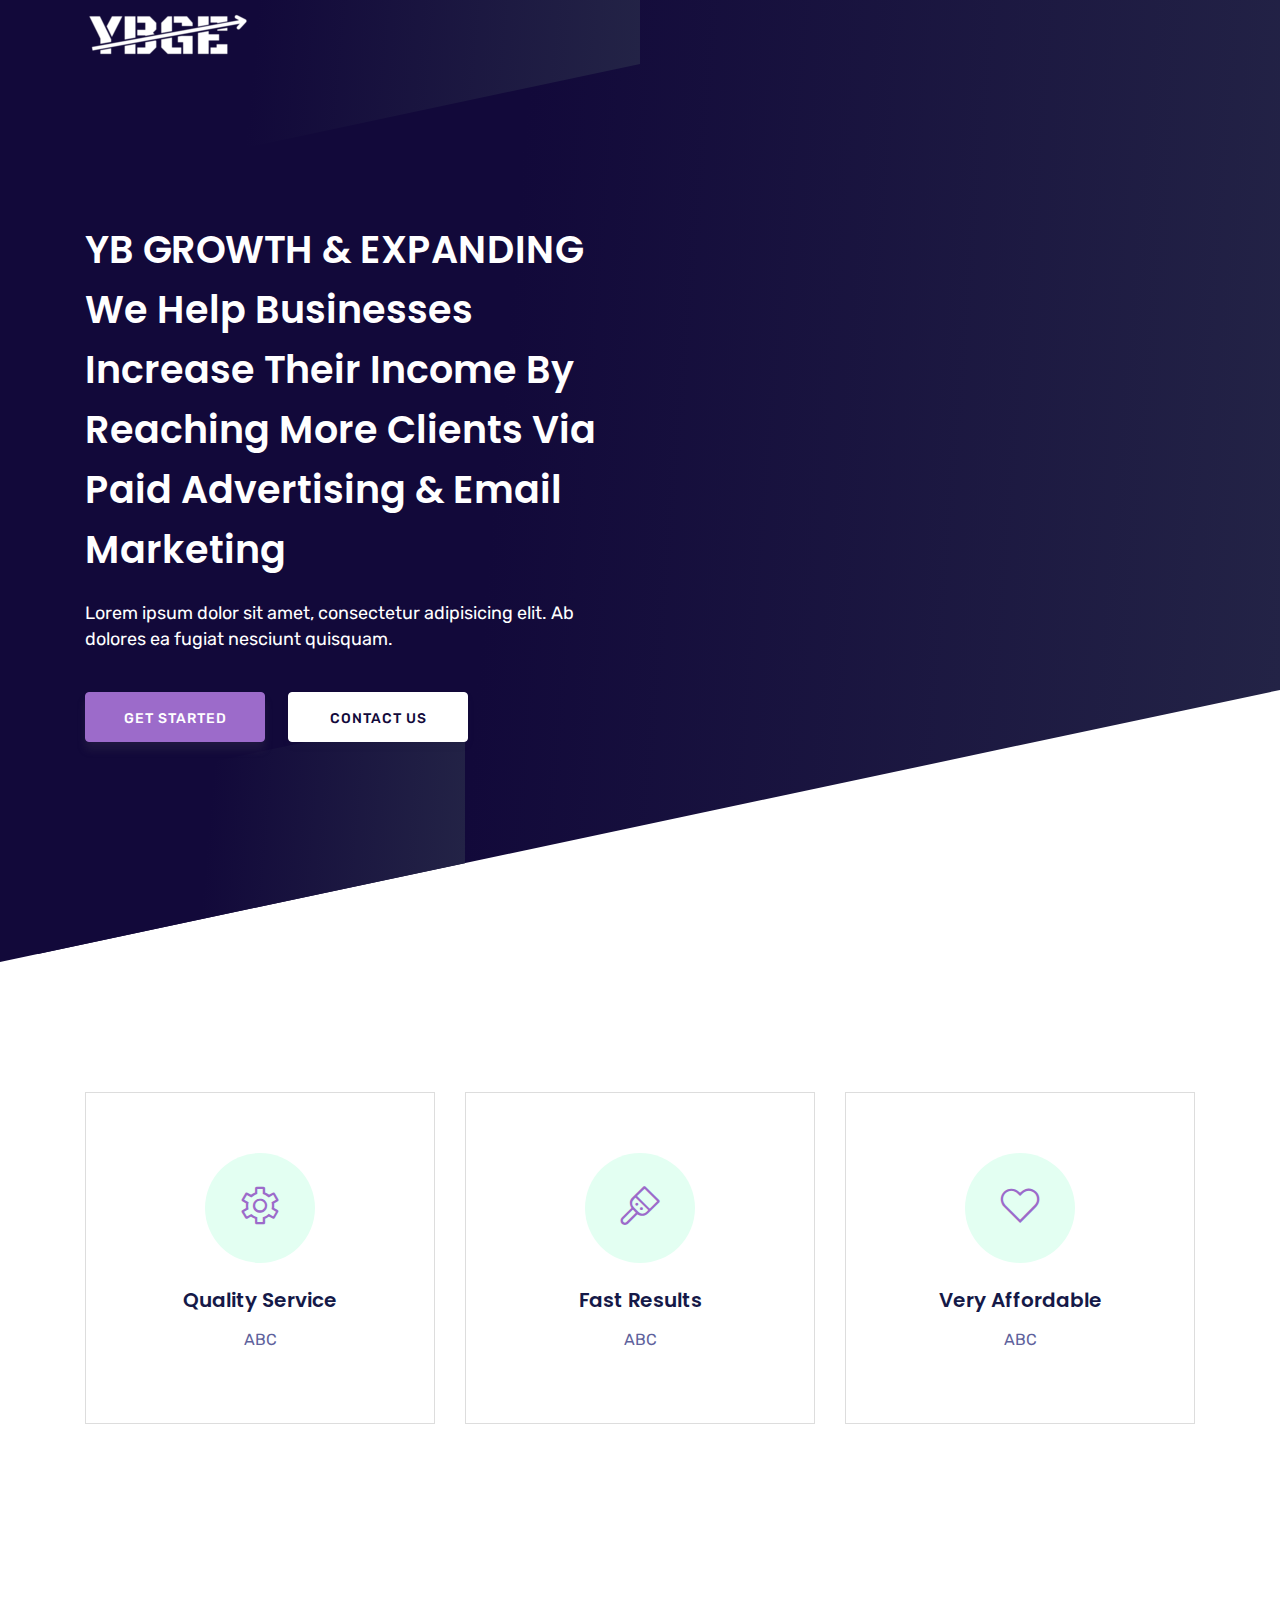
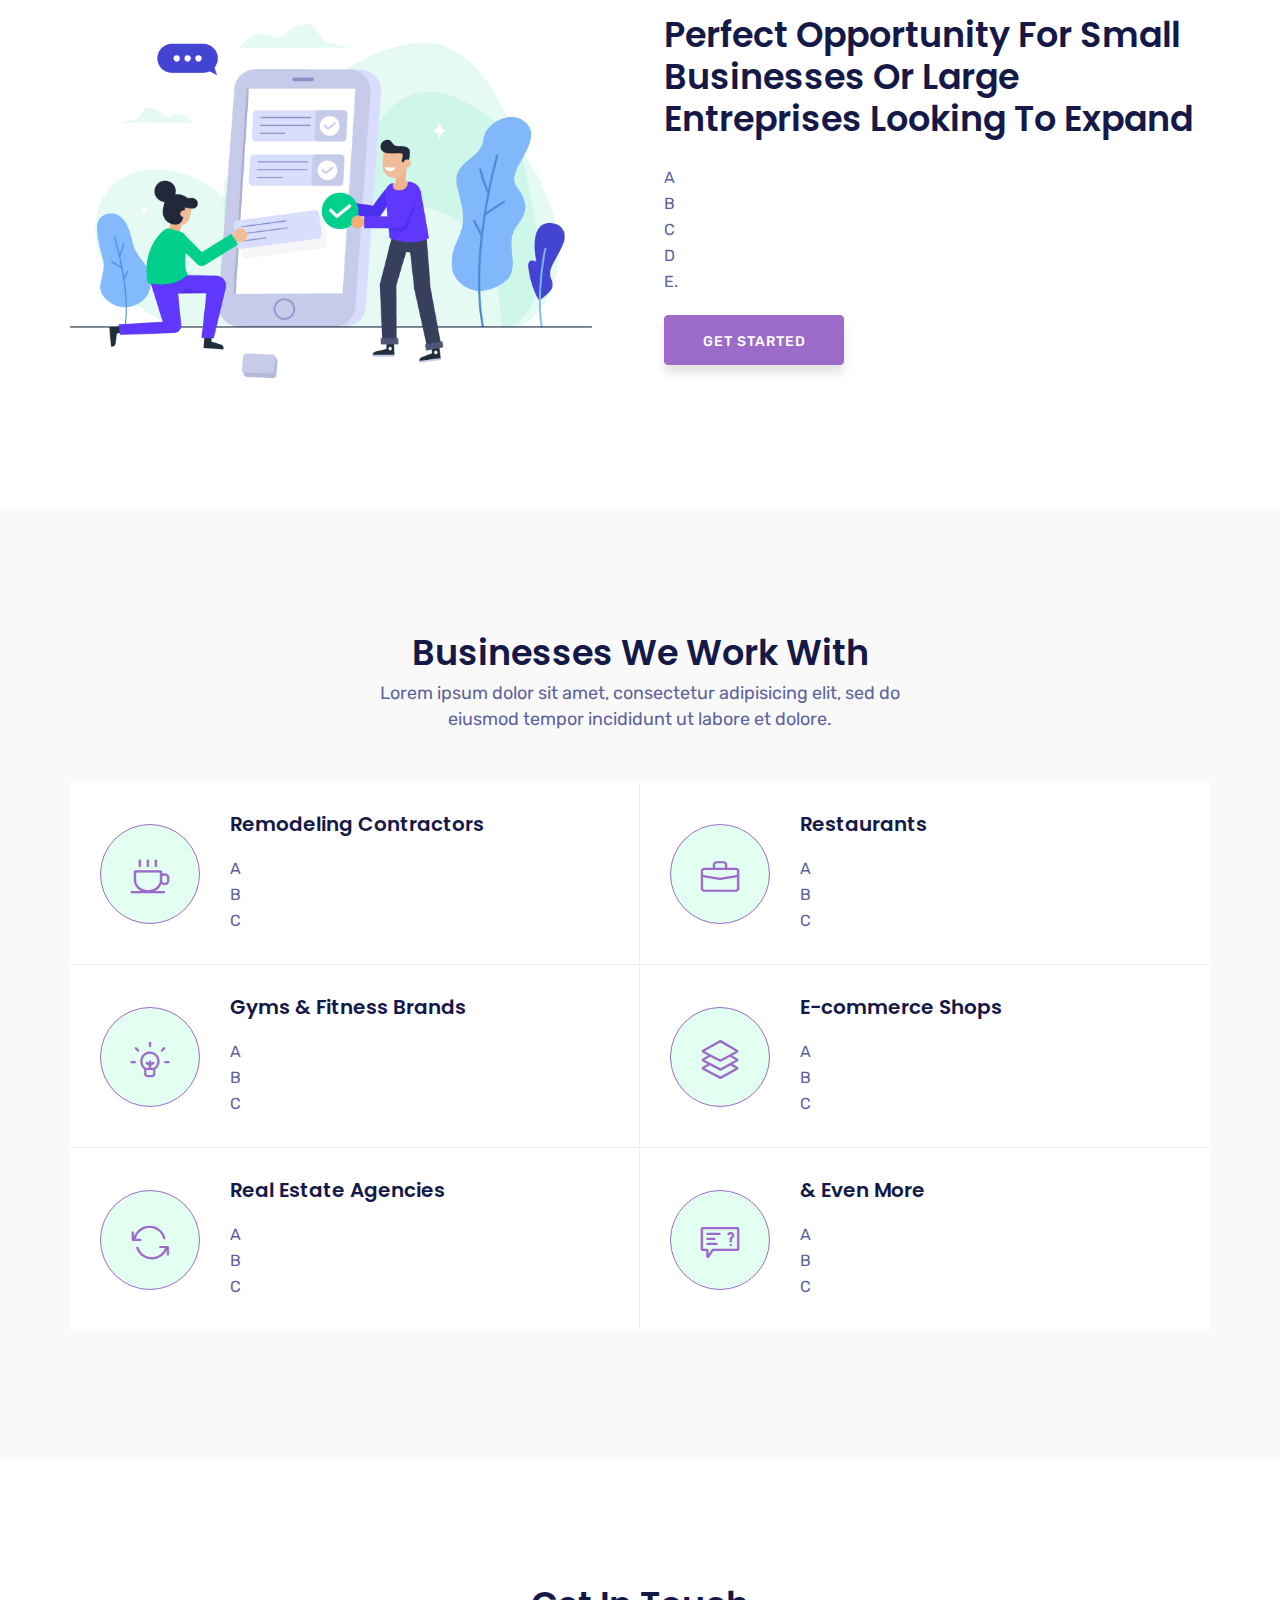
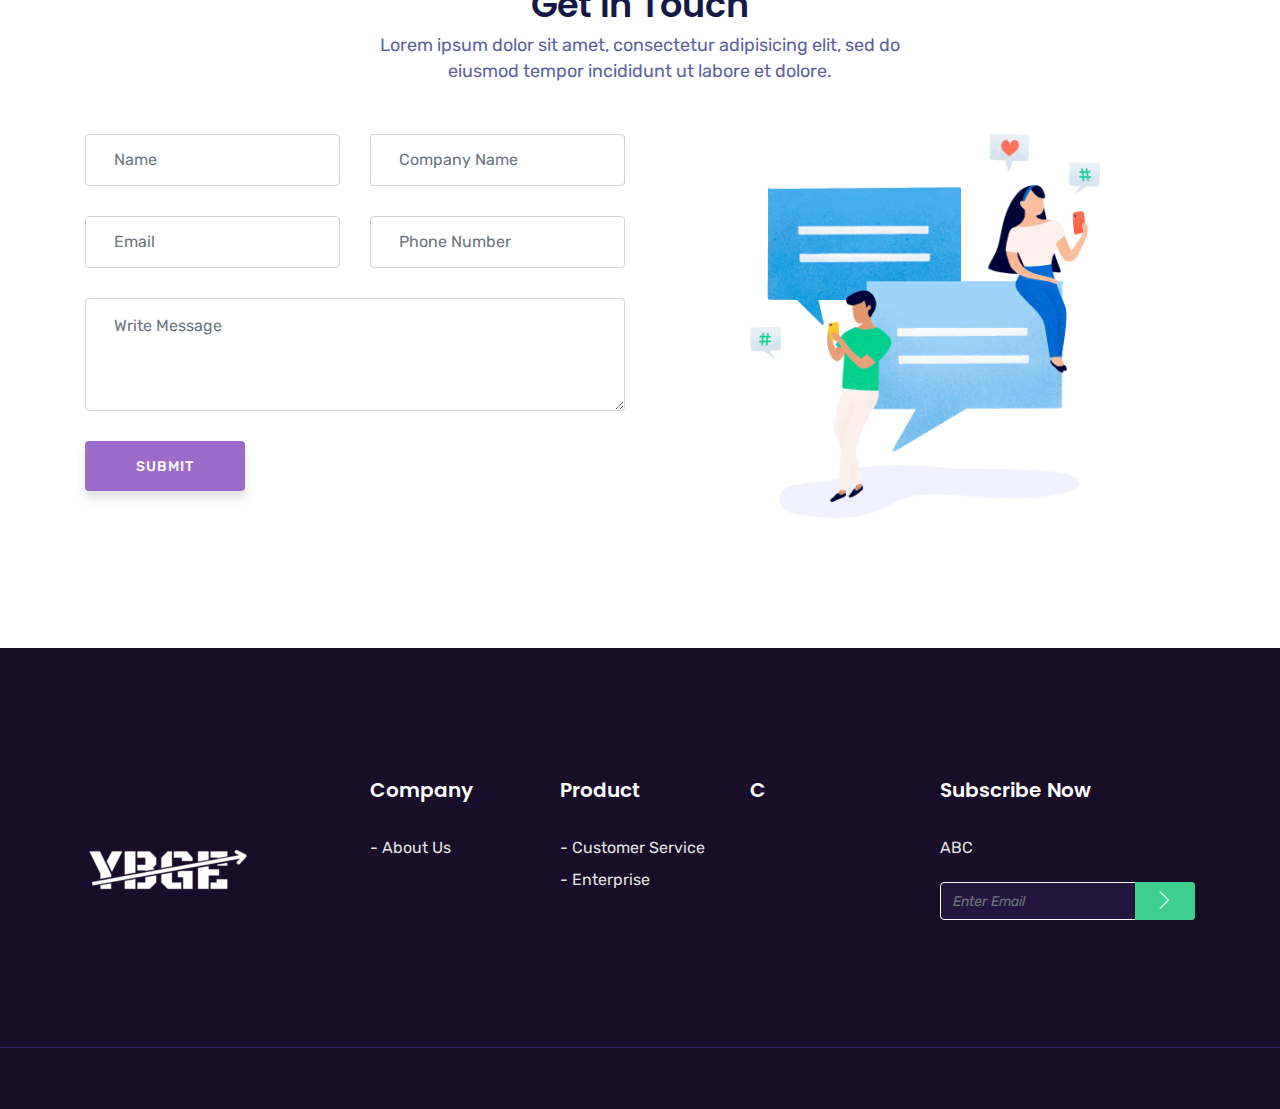
==== commit eeb45f91: "Add files via upload" ====
--- a/index.html
+++ b/index.html
@@ -11,7 +11,14 @@
     <link rel="shortcut icon" href="img/2.png" type="image/png">
     <link rel="stylesheet" href="bootstrap.min.css">
     <link rel="stylesheet" href="css/LineIcons.css">
-    <link rel="stylesheet" href="main.css">      
+    <link rel="stylesheet" href="main.css">
+    <script src="js/jquery-min.js"></script>
+    <script src="js/bootstrap.min.js"></script>
+    <script src="js/owl.carousel.js"></script>      
+    <script src="js/scrolling-nav.js"></script>    
+    <script src="js/jquery.easing.min.js"></script>     
+    <script src="js/jquery.magnific-popup.min.js"></script>      
+    <script src="js/main.js"></script>      
   </head>
   <body>
     <header id="home" class="hero-area">    
@@ -31,7 +38,7 @@
         <div class="row space-100">
           <div class="col-lg-6 col-md-12 col-xs-12">
             <div class="contents">
-              <h2 class="head-title">YB GROWTH & EXPANDING <br>We Help Businesses Increase Their Revenue By Reaching More Clients Via Paid Advertising & Email Marketing</h2>
+              <h2 class="head-title">YB GROWTH & EXPANDING <br>We Help Businesses Increase Their Income By Reaching More Clients Via Paid Advertising & Email Marketing</h2>
               <p>Lorem ipsum dolor sit amet, consectetur adipisicing elit. Ab <br>dolores ea fugiat nesciunt quisquam.</p>
               <div class="header-button">
                 <a href="#features" class="btn btn-border-filled page-scroll">Get Started</a>
@@ -56,8 +63,8 @@
               <div class="icon">
                 <i class="lni-cog"></i>
               </div>
-              <h4>Bootstrap 4</h4>
-              <p>Share processes and data secure lona need to know basis Our team assured your web site is always safe.</p>
+              <h4>Quality Service</h4>
+              <p>ABC</p>
             </div>
           </div>
           <!-- End Col -->
@@ -67,8 +74,8 @@
               <div class="icon">
                 <i class="lni-brush"></i>
               </div>
-              <h4>Slick Design</h4>
-              <p>Share processes and data secure lona need to know basis Our team assured your web site is always safe.</p>
+              <h4>Fast Results</h4>
+              <p>ABC</p>
             </div>
           </div>
           <!-- End Col -->
@@ -78,8 +85,8 @@
               <div class="icon">
                 <i class="lni-heart"></i>
               </div>
-              <h4>Crafted with Love</h4>
-              <p>Share processes and data secure lona need to know basis Our team assured your web site is always safe.</p>
+              <h4>Very Affordable</h4>
+              <p>ABC</p>
             </div>
           </div>
           <!-- End Col -->
@@ -106,8 +113,8 @@
           <!-- Start Col -->
           <div class="col-lg-6 col-md-12 pl-4">
             <div class="business-item-info">
-              <h3>Crafted For Business, Startup and Agency Websites</h3>
-              <p>Lorem ipsum dolor sit amet, consectetur adipisicing elit, sed do <br> tempor incididunt ut labore et dolore magna aliqua. Ut enim ad minim <br> veniam, quis nostrud exercitation ullamco laboris nisi ut aliquip ex ea <br> commodo consequat. Duis aute irure dolor in reprehenderit in voluptate <br> velit esse cillum dolore eu fugiat nulla pariatur.</p>
+              <h3>Perfect Opportunity For Small Businesses Or Large Entreprises Looking To Expand</h3>
+              <p>A <br> B <br> C <br> D <br> E.</p>
 
               <a href="#features" class="btn btn-border-filled page-scroll">Get Started</a>
             </div>
@@ -129,7 +136,7 @@
           <div class="col-lg-12">
             <div class="features-text section-header text-center">  
               <div>   
-                <h2 class="section-title">Services We Provide</h2>
+                <h2 class="section-title">Businesses We Work With</h2>
                 <div class="desc-text">
                   <p>Lorem ipsum dolor sit amet, consectetur adipisicing elit, sed do <br> eiusmod tempor incididunt ut labore et dolore.</p>
                 </div>
@@ -149,8 +156,8 @@
                  <i class="lni-coffee-cup"></i>
                </div>
                <div class="feature-info float-left">
-                 <h4>Construction & Remodeling</h4>
-                 <p>Producing long lasting organic SEO results for <br> brand of different kinds for more than a decade,<br> we understand that’s your.</p>
+                 <h4>Remodeling Contractors</h4>
+                 <p>A<br>B<br>C</p>
                </div>
             </div>
             <!-- End Fetatures -->
@@ -166,7 +173,7 @@
                </div>
                <div class="feature-info float-left">
                  <h4>Restaurants</h4>
-                 <p>Producing long lasting organic SEO results for <br> brand of different kinds for more than a decade,<br> we understand that’s your.</p>
+                 <p>A<br>B<br>C</p>
                </div>
             </div>
             <!-- End Fetatures -->
@@ -182,7 +189,7 @@
                </div>
                <div class="feature-info float-left">
                  <h4>Gyms & Fitness Brands</h4>
-                 <p>Producing long lasting organic SEO results for <br> brand of different kinds for more than a decade,<br> we understand that’s your.</p>
+                 <p>A<br>B<br>C</p>
                </div>
             </div>
             <!-- End Fetatures -->
@@ -197,8 +204,8 @@
                 <i class="lni-layers"></i>
               </div>
               <div class="feature-info float-left">
-                <h4>E-commerce</h4>
-                <p>Producing long lasting organic SEO results for <br> brand of different kinds for more than a decade,<br> we understand that’s your.</p>
+                <h4>E-commerce Shops</h4>
+                <p>A<br>B<br>C</p>
               </div>
             </div>
             <!-- End Fetatures -->
@@ -213,8 +220,8 @@
                  <i class="lni-reload"></i>
                </div>
                <div class="feature-info float-left">
-                 <h4>Free Future Updates</h4>
-                 <p>Producing long lasting organic SEO results for <br> brand of different kinds for more than a decade,<br> we understand that’s your.</p>
+                 <h4>Real Estate Agencies</h4>
+                 <p>A<br>B<br>C</p>
                </div>
             </div>
             <!-- End Fetatures -->
@@ -229,8 +236,8 @@
                  <i class="lni-support"></i>
                </div>
                <div class="feature-info float-left">
-                 <h4>Premier Support</h4>
-                 <p>Producing long lasting organic SEO results for <br> brand of different kinds for more than a decade,<br> we understand that’s your.</p>
+                 <h4>& Even More</h4>
+                 <p>A<br>B<br>C</p>
                </div>
             </div>
             <!-- End Fetatures -->
@@ -290,7 +297,7 @@
               </div>
               <div class="col-md-6">
                 <div class="form-group">
-                  <input type="text" placeholder="Subject" id="msg_subject" class="form-control" name="msg_subject" required data-error="Please enter your subject">
+                  <input type="text" placeholder="Company Name" id="msg_subject" class="form-control" name="msg_subject" required data-error="Please enter your subject">
                   <div class="help-block with-errors"></div>
                 </div> 
               </div>
@@ -302,7 +309,7 @@
               </div>
               <div class="col-md-6">
                 <div class="form-group">
-                  <input type="text" placeholder="Budget" id="budget" class="form-control" name="budget" required data-error="Please enter your Budget">
+                  <input type="text" placeholder="Phone Number" id="budget" class="form-control" name="Phone" required data-error="Please enter your Budget">
                   <div class="help-block with-errors"></div>
                 </div> 
               </div>
@@ -366,9 +373,6 @@
                 <h3 class="block-title">Company</h3>
                 <ul class="menu">
                   <li><a href="#">  - About Us</a></li>
-                  <li><a href="#">- Career</a></li>
-                  <li><a href="#">- Blog</a></li>
-                  <li><a href="#">- Press</a></li>
                 </ul>
               </div>
             </div>
@@ -380,9 +384,6 @@
                 <ul class="menu">
                   <li><a href="#">  - Customer Service</a></li>
                   <li><a href="#">- Enterprise</a></li>
-                  <li><a href="#">- Price</a></li>
-                  <li><a href="#">- Scurity</a></li>
-                  <li><a href="#">- Why SLICK?</a></li>
                 </ul>
               </div>
             </div>
@@ -390,13 +391,8 @@
               <!-- Start Col -->
             <div class="col-lg-2 col-md-6 col-sm-6 col-xs-6 col-mb-12">
               <div class="widget">
-                <h3 class="block-title">Download App</h3>
+                <h3 class="block-title">C</h3>
                 <ul class="menu">
-                  <li><a href="#">  - Android App</a></li>
-                  <li><a href="#">- IOS App</a></li>
-                  <li><a href="#">- Windows App</a></li>
-                  <li><a href="#">- Play Store</a></li>
-                  <li><a href="#">- IOS Store</a></li>
                 </ul>
               </div>
             </div>
@@ -405,7 +401,7 @@
             <div class="col-lg-3 col-md-6 col-sm-6 col-xs-6 col-mb-12">
               <div class="widget">
                 <h3 class="block-title">Subscribe Now</h3>
-                <p>Appropriately implement calysts for change visa wireless catalysts for change. </p>
+                <p>ABC </p>
                 <div class="subscribe-area">
                   <input type="email" class="form-control" placeholder="Enter Email">
                   <span><i class="lni-chevron-right"></i></span>
@@ -437,23 +433,8 @@
       
     </footer>
     <!-- Footer Section End --> 
-
-
-    <!-- Go To Top Link -->
     <a href="#" class="back-to-top">
       <i class="lni-chevron-up"></i>
     </a> 
-
-    <!-- Preloader -->
-
-    <!-- End Preloader -->
-
-    <script src="js/jquery-min.js"></script>
-    <script src="js/bootstrap.min.js"></script>
-    <script src="js/owl.carousel.js"></script>      
-    <script src="js/scrolling-nav.js"></script>    
-    <script src="js/jquery.easing.min.js"></script>     
-    <script src="js/jquery.magnific-popup.min.js"></script>      
-    <script src="js/main.js"></script>
   </body>
 </html>--- a/main.css
+++ b/main.css
@@ -1,17 +1,17 @@
-/*
-Theme Name:       SlickBiz - Bootstrap 4 Template
-Author:           UIdeck
-Author URI:       http://uideck.com
-Text Domain:      UIdeck
-Domain Path:      /languages/
+/*
+Theme Name:       SlickBiz - Bootstrap 4 Template
+Author:           UIdeck
+Author URI:       http://uideck.com
+Text Domain:      UIdeck
+Domain Path:      /languages/
 */
-/* ==========================================================================
-   IMPORT GOOGLE FONTS
+/* ==========================================================================
+   IMPORT GOOGLE FONTS
    ========================================================================== */
 @import url("https://fonts.googleapis.com/css?family=Rubik:400,400i,500");
 @import url("https://fonts.googleapis.com/css?family=Poppins:400,500,600");
-/* ==========================================================================
-   GENERAL
+/* ==========================================================================
+   GENERAL
    ========================================================================== */
 body {
   font-family: 'Rubik', sans-serif;
@@ -46,6 +46,7 @@
   font-weight: 400;
   color: #151948; }
 
+
 ul {
   margin: 0;
   padding: 0; }
@@ -70,8 +71,8 @@
 .bg-defult {
   background: #3c9cfd !important; }
 
-/* ==========================================================================
-   Section Title
+/* ==========================================================================
+   Section Title
    ========================================================================== */
 .section {
   padding: 130px 0px; }
@@ -99,8 +100,8 @@
   line-height: 26px;
   margin-bottom: 0; }
 
-/* ==========================================================================
-   Buttons
+/* ==========================================================================
+   Buttons
    ========================================================================== */
 .btn {
   font-size: 14px;
@@ -124,7 +125,7 @@
   outline: none; }
 
 .btn-common {
-  background-color: #3ecf8e;
+  background-color: #9c6bca;
   position: relative;
   z-index: 1;
   box-shadow: 0px 8px 9px 0px rgba(96, 94, 94, 0.17);
@@ -145,7 +146,7 @@
   cursor: pointer;
   background-color: transparent;
   border-color: #3ecf8e;
-  color: #3ecf8e;
+  color: #9c6bca;
   width: 160px;
   height: 50px;
   padding: 14px 15px; }
@@ -156,8 +157,8 @@
 
 .btn-border-filled {
   cursor: pointer;
-  background-color: #3ecf8e;
-  border: 1px solid #3ecf8e;
+  background-color: #9c6bca;
+  border: 1px solid #9c6bca;
   color: #fff;
   box-shadow: 0px 8px 9px 0px rgba(96, 94, 94, 0.17);
   width: 180px;
@@ -216,14 +217,14 @@
   -o-transition: all 0.3s ease-in-out; }
 
 .btn-apple i {
-  background: linear-gradient(to right, #3c96ff 0%, #2dfbff 100%);
+  background: linear-gradient(to right, #3c96ff 0%, #9c6bca 100%);
   -webkit-background-clip: text;
   -webkit-text-fill-color: transparent; }
 
 .btn-apple:hover,
 .btn-apple:active,
 .btn-apple:focus {
-  background: linear-gradient(to right, #3c96ff 0%, #2dfbff 100%) !important;
+  background: linear-gradient(to right, #3c96ff 0%, #9c6bca 100%) !important;
   -webkit-background-clip: text !important;
   -webkit-text-fill-color: transparent !important; }
 
@@ -334,8 +335,8 @@
     -o-transform: rotate(360deg);
     transform: rotate(360deg); } }
 
-/* ========================================================================== 
-   Scroll To Up 
+/* ========================================================================== 
+   Scroll To Up 
    ========================================================================== */
 .back-to-top {
   display: none;
@@ -348,8 +349,8 @@
   cursor: pointer;
   text-align: center;
   border-radius: 4px;
-  background: #5533ff;
-  background: linear-gradient(95deg, #5533ff 40%, #25ddf5 100%);
+  background: #12093a;
+  background: linear-gradient(95deg, #12093a 40%, #232346 100%);
   box-shadow: 0px 8px 9px 0px rgba(96, 94, 94, 0.17);
   z-index: 9999999; }
 
@@ -361,16 +362,16 @@
   -o-transition: all 0.3s ease-in-out;
   transition: all 0.3s ease-in-out; }
 
-/* ==========================================================================
-   Navbar Style
+/* ==========================================================================
+   Navbar Style
    ========================================================================== */
 .logo-menu a {
   font-size: 20px;
   color: #fff; }
 
 .menu-bg {
-  background: #5533ff;
-  background: linear-gradient(95deg, #5533ff 40%, #25ddf5 100%) !important;
+  background: #12093a;
+  background: linear-gradient(95deg, #12093a 40%, #232346 100%) !important;
   box-shadow: 0 0 7px 1px rgba(0, 0, 0, 0.1);
   z-index: 9999;
   padding: 5px;
@@ -450,8 +451,8 @@
 .navbar-expand-md .navbar-toggler:focus {
   outline: none; }
 
-/* ==========================================================================
-   Hero Area
+/* ==========================================================================
+   Hero Area
    ========================================================================== */
 .hero-area {
   position: relative; }
@@ -461,8 +462,8 @@
     height: 100%;
     top: 0px;
     left: 0px;
-    background: #5533ff;
-    background: linear-gradient(95deg, #5533ff 40%, #25ddf5 100%);
+    background: #12093a;
+    background: linear-gradient(95deg, #12093a 40%, #232346 100%);
     -webkit-transform: skewY(-12deg);
     transform: skewY(-12deg);
     -webkit-transform-origin: 0;
@@ -475,15 +476,15 @@
       left: 16.66666%;
       left: calc(calc(100% / 3) / 2);
       right: auto;
-      background: #5533ff;
-      background: linear-gradient(95deg, #5533ff 40%, #25ddf5 100%);
+      background: #12093a;
+      background: linear-gradient(95deg, #12093a 40%, #232346 100%);
       height: 200px; }
     .hero-area .overlay :nth-child(2) {
       width: 33.33333%;
       width: calc(100% /3);
       bottom: 0;
-      background: #5533ff;
-      background: linear-gradient(95deg, #5533ff 40%, #25ddf5 100%);
+      background: #12093a;
+      background: linear-gradient(95deg, #12093a 40%, #232346 100%);
       position: absolute;
       height: 155px;
       left: 3%; }
@@ -508,7 +509,7 @@
       padding: 15px 15px; }
     .hero-area .contents .btn-border {
       border: 1px solid #fff;
-      color: #3ecf8e !important;
+      color: #12093a !important;
       -webkit-box-shadow: 0 4px 6px rgba(50, 50, 93, 0.11), 0 1px 3px rgba(0, 0, 0, 0.08);
       box-shadow: 0 4px 6px rgba(50, 50, 93, 0.11), 0 1px 3px rgba(0, 0, 0, 0.08);
       width: 180px;
@@ -517,7 +518,7 @@
       background: #fff; }
       .hero-area .contents .btn-border:hover {
         background: #fff;
-        color: #3ecf8e; }
+        color: #12093a; }
   .hero-area .intro-img {
     padding: 180px 0 0px; }
     .hero-area .intro-img img {
@@ -535,7 +536,7 @@
   -webkit-transition: all .8s ease;
   transition: all .8s ease; }
   #services .services-item:hover {
-    border: 1px solid #3ecf8e;
+    border: 1px solid #12093a;
     box-shadow: 0px 0px 25px 0px rgba(95, 95, 95, 0.24);
     -moz-transition: all .4s ease;
     -webkit-transition: all .4s ease;
@@ -553,7 +554,7 @@
     margin-bottom: 25px; }
   #services .services-item .icon i {
     font-size: 40px;
-    color: #3ecf8e;
+    color: #9c6bca;
     position: absolute;
     left: 0;
     right: 0;
@@ -568,8 +569,8 @@
     margin-bottom: 10px;
     color: #5e629c; }
 
-/* ==========================================================================
-   business-plan Section 
+/* ==========================================================================
+   business-plan Section 
    ========================================================================== */
 #business-plan {
   padding-bottom: 130px; }
@@ -621,11 +622,11 @@
       border-radius: 50%;
       position: relative;
       margin-right: 30px;
-      border: 1px solid #3ecf8e;
+      border: 1px solid #9c6bca;
       margin-top: 12px; }
       #features .feature-item .feature-icon i {
         font-size: 40px;
-        color: #3ecf8e;
+        color: #9c6bca;
         position: absolute;
         left: 0;
         right: 0;
@@ -643,7 +644,7 @@
       -webkit-transition: all .8s ease;
       transition: all .8s ease; }
     #features .feature-item:hover .feature-icon {
-      background: #3ecf8e;
+      background: #9c6bca;
       -moz-transition: all .8s ease;
       -webkit-transition: all .8s ease;
       transition: all .8s ease; }
@@ -653,8 +654,8 @@
       -webkit-transition: all .8s ease;
       transition: all .8s ease; }
 
-/* ==========================================================================
-   Features 
+/* ==========================================================================
+   Features 
    ========================================================================== */
 #download-app {
   padding-bottom: 100px; }
@@ -765,7 +766,7 @@
     color: #fff; }
   #showcase .gradient-bg {
     background: #5533ff;
-    background: linear-gradient(95deg, #5533ff 40%, #25ddf5 100%);
+    background: linear-gradient(95deg, #12093a 40%, #232346 100%);
     padding: 119px 0px 80px 0px; }
   #showcase .showcase-slider .owl-controls .owl-page.active span, #showcase .showcase-slider .owl-controls.clickable .owl-page:hover span {
     filter: Alpha(Opacity=100);
@@ -814,7 +815,7 @@
       color: #fff;
       font-size: 20px; }
   #showcase .showcase-slider .screenshot-thumb > .hover-content {
-    background-color: #3ecf8e;
+    background-color: #9c6bca;
     opacity: 0.90;
     height: 85%;
     left: 0;
@@ -834,8 +835,8 @@
   #showcase .showcase-slider .owl-wrapper-outer {
     padding: 20px 0px; }
 
-/* ==========================================================================
-   Testimonial section
+/* ==========================================================================
+   Testimonial section
    ========================================================================== */
 #testimonial {
   margin-bottom: 270px;
@@ -988,8 +989,8 @@
     transform: translateX(-50%) translateY(-50%) translateZ(0) scale(1.5);
     opacity: 0; } }
 
-/* ==========================================================================
-   Our Pricing 
+/* ==========================================================================
+   Our Pricing 
    ========================================================================== */
 #pricing .pricing-table {
   padding: 55px;
@@ -1029,8 +1030,8 @@
     -webkit-transition: all .4s ease;
     transition: all .4s ease; }
 
-/* ==========================================================================
-   team section
+/* ==========================================================================
+   team section
    ========================================================================== */
 #team .single-team {
   border: 1px solid #ddd;
@@ -1089,8 +1090,8 @@
       font-size: 12px;
       color: #5e629c; }
 
-/* ==========================================================================
-   Blog section
+/* ==========================================================================
+   Blog section
    ========================================================================== */
 .blog-hero-area {
   background: url(../img/hero-area.jpg) no-repeat;
@@ -1159,8 +1160,8 @@
       color: #3ecf8e;
       margin-right: 5px; }
 
-/* ==========================================================================
-   Blog index2 version
+/* ==========================================================================
+   Blog index2 version
    ========================================================================== */
 #blog2 {
   background: #fff; }
@@ -1218,8 +1219,8 @@
       color: #ff704f;
       margin-right: 5px; }
 
-/* ==========================================================================
-   Blog single post section
+/* ==========================================================================
+   Blog single post section
    ========================================================================== */
 .blog-hero-area .contents h2 {
   color: #fff;
@@ -1366,8 +1367,8 @@
 .list-unstyled li {
   color: #d9534f; }
 
-/* ==========================================================================
-   Contact section
+/* ==========================================================================
+   Contact section
    ========================================================================== */
 #contact form#contactForm .form-group {
   margin-bottom: 30px; }
@@ -1389,8 +1390,8 @@
   box-shadow: none;
   background: #e5fff3; }
 
-/* ==========================================================================
-   Footer section
+/* ==========================================================================
+   Footer section
    ========================================================================== */
 #footer-Content {
   padding-top: 130px;
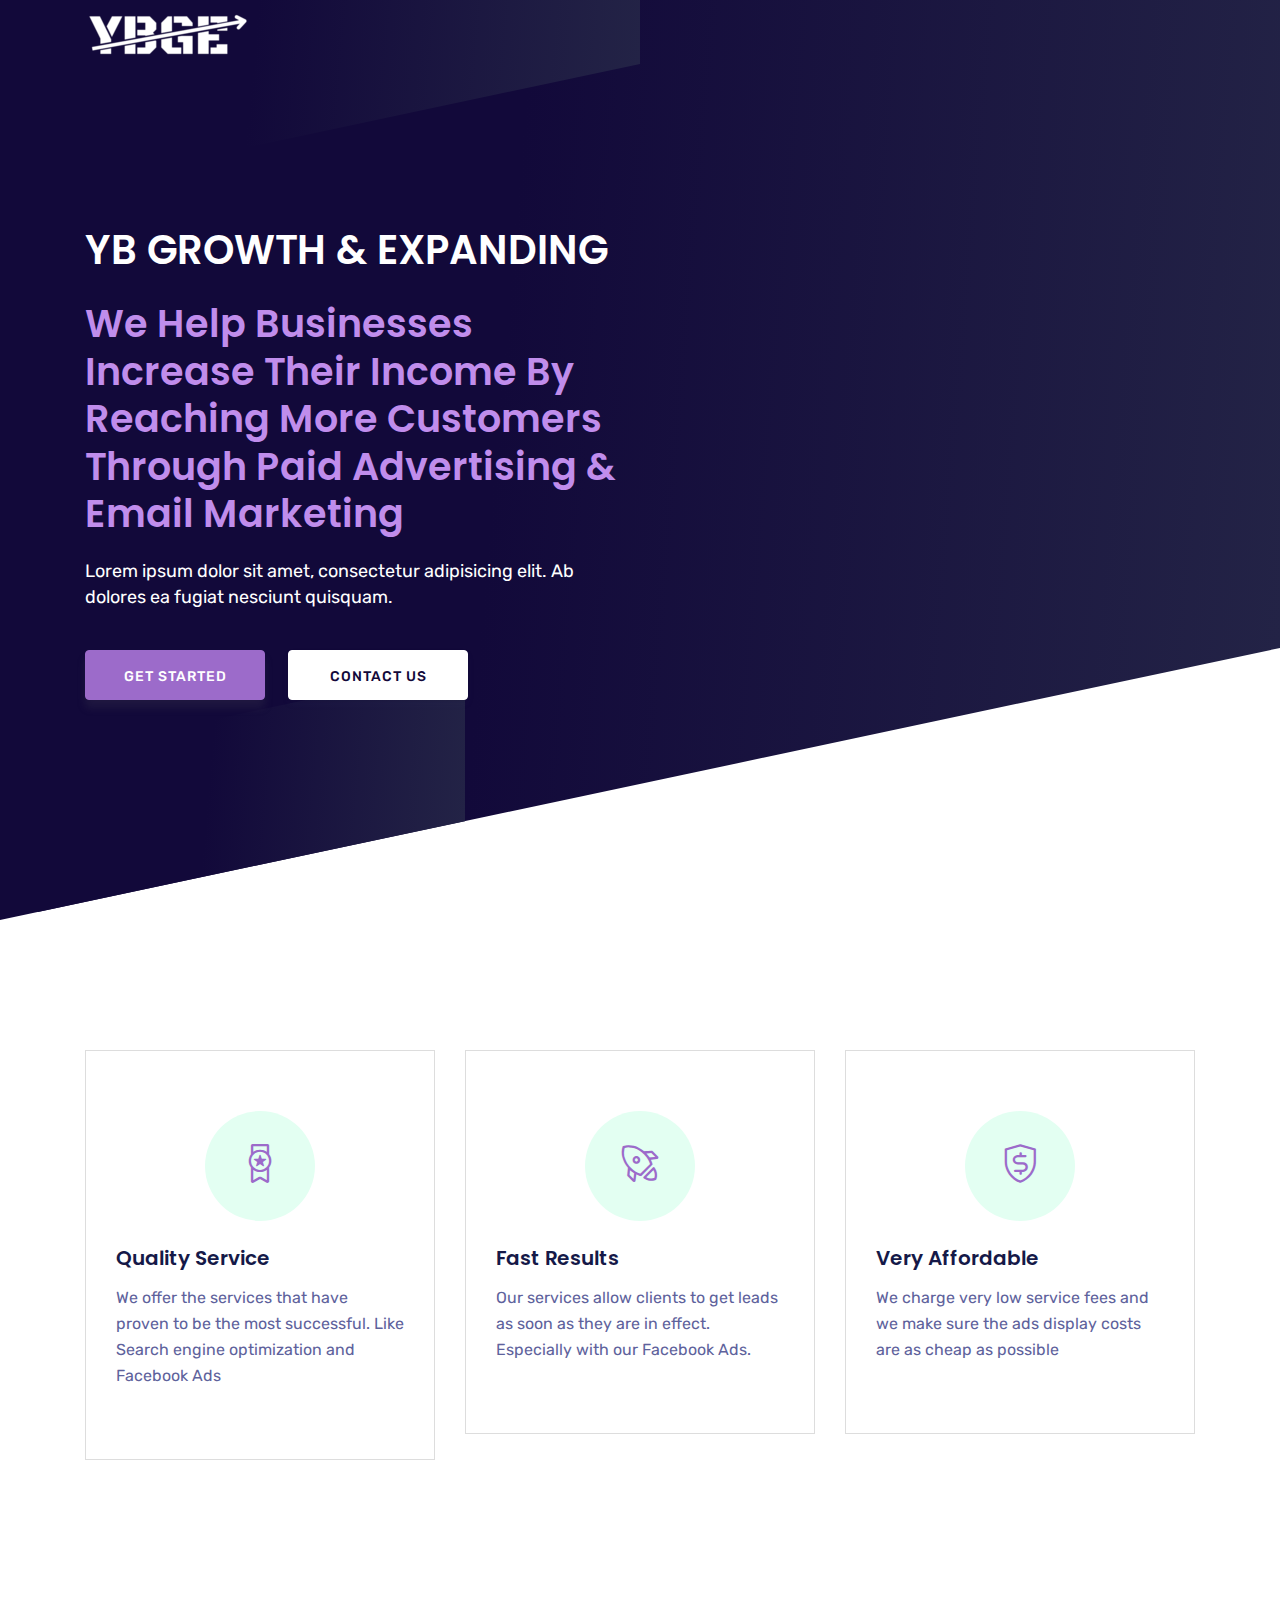
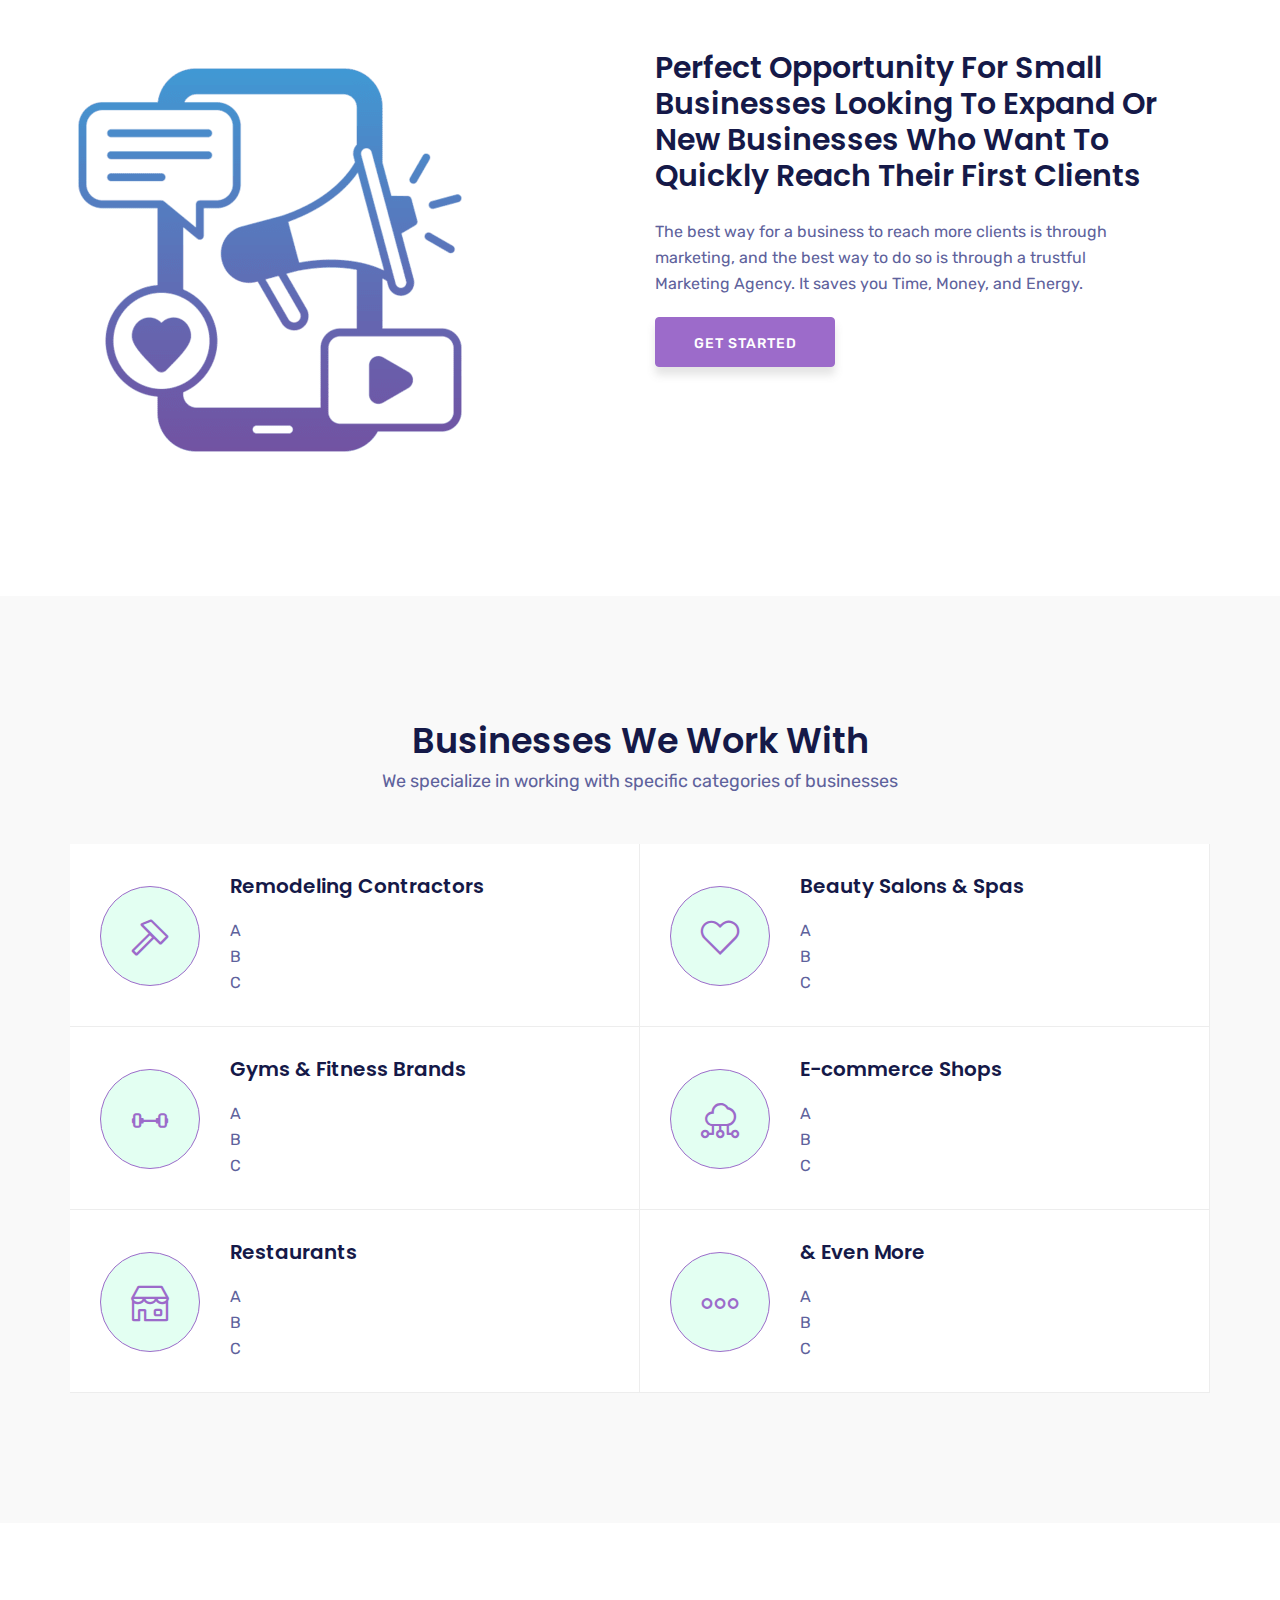
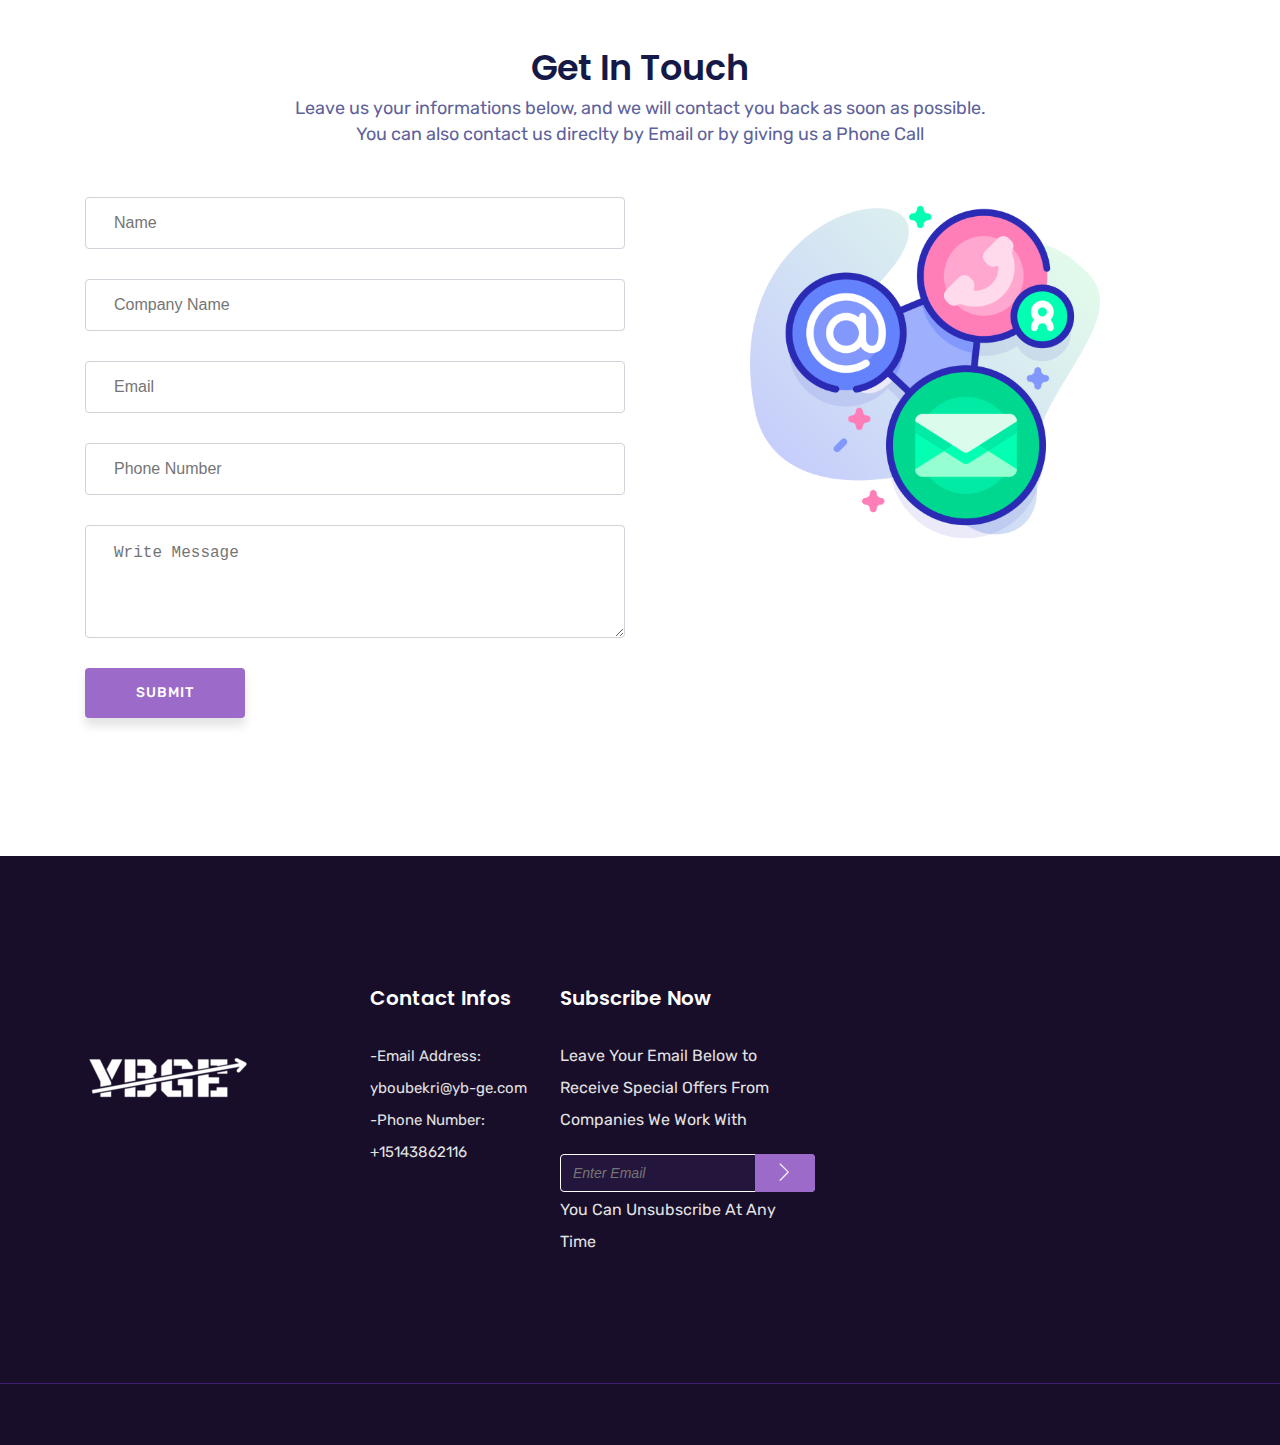
==== commit 0d30d5a8: "Add files via upload" ====
--- a/index.html
+++ b/index.html
@@ -8,7 +8,7 @@
     <meta name="viewport" content="width=device-width, initial-scale=1, maximum-scale=1">
     <meta name="author" content="Grayrids">
     <title>YBGE | Marketing Agency</title>
-    <link rel="shortcut icon" href="img/2.png" type="image/png">
+    <link rel="shortcut icon" href="image (2).png" type="image/png">
     <link rel="stylesheet" href="bootstrap.min.css">
     <link rel="stylesheet" href="css/LineIcons.css">
     <link rel="stylesheet" href="main.css">
@@ -38,7 +38,8 @@
         <div class="row space-100">
           <div class="col-lg-6 col-md-12 col-xs-12">
             <div class="contents">
-              <h2 class="head-title">YB GROWTH & EXPANDING <br>We Help Businesses Increase Their Income By Reaching More Clients Via Paid Advertising & Email Marketing</h2>
+              <h2 class="head-title">YB GROWTH & EXPANDING</h2>
+              <h2 class="head-title2">We Help Businesses Increase Their Income By Reaching More Customers Through Paid Advertising & Email Marketing</h2>
               <p>Lorem ipsum dolor sit amet, consectetur adipisicing elit. Ab <br>dolores ea fugiat nesciunt quisquam.</p>
               <div class="header-button">
                 <a href="#features" class="btn btn-border-filled page-scroll">Get Started</a>
@@ -55,16 +56,15 @@
     <!-- Services Section Start -->
     <section id="services" class="section">
       <div class="container">
-
         <div class="row">
           <!-- Start Col -->
           <div class="col-lg-4 col-md-6 col-xs-12">
             <div class="services-item text-center">
               <div class="icon">
-                <i class="lni-cog"></i>
+                <i class="lni-medall"></i>
               </div>
               <h4>Quality Service</h4>
-              <p>ABC</p>
+              <p>We offer the services that have proven to be the most successful. Like Search engine optimization and Facebook Ads</p>
             </div>
           </div>
           <!-- End Col -->
@@ -72,10 +72,10 @@
           <div class="col-lg-4 col-md-6 col-xs-12">
             <div class="services-item text-center">
               <div class="icon">
-                <i class="lni-brush"></i>
+                <i class="lni-rocket"></i>
               </div>
               <h4>Fast Results</h4>
-              <p>ABC</p>
+              <p>Our services allow clients to get leads as soon as they are in effect. Especially with our Facebook Ads.</p>
             </div>
           </div>
           <!-- End Col -->
@@ -83,10 +83,10 @@
           <div class="col-lg-4 col-md-6 col-xs-12">
             <div class="services-item text-center">
               <div class="icon">
-                <i class="lni-heart"></i>
+                <i class="lni-money-protection"></i>
               </div>
               <h4>Very Affordable</h4>
-              <p>ABC</p>
+              <p>We charge very low service fees and we make sure the ads display costs are as cheap as possible</p>
             </div>
           </div>
           <!-- End Col -->
@@ -106,16 +106,15 @@
           <!-- Start Col -->
           <div class="col-lg-6 col-md-12 pl-0 pt-70 pr-5">
             <div class="business-item-img">
-              <img src="img/business/business-img.png" class="img-fluid" alt="">
+              <img src="content-marketing.png" class="img-fluid" alt="">
             </div>
           </div>
           <!-- End Col -->
           <!-- Start Col -->
           <div class="col-lg-6 col-md-12 pl-4">
             <div class="business-item-info">
-              <h3>Perfect Opportunity For Small Businesses Or Large Entreprises Looking To Expand</h3>
-              <p>A <br> B <br> C <br> D <br> E.</p>
-
+              <h3>Perfect Opportunity For Small Businesses Looking To Expand Or New Businesses Who Want To Quickly Reach Their First Clients</h3>
+              <p>The best way for a business to reach more clients is through<br> marketing, and the best way to do so is through a trustful<br> Marketing Agency. It saves you Time, Money, and Energy.</p>
               <a href="#features" class="btn btn-border-filled page-scroll">Get Started</a>
             </div>
           </div>
@@ -138,7 +137,7 @@
               <div>   
                 <h2 class="section-title">Businesses We Work With</h2>
                 <div class="desc-text">
-                  <p>Lorem ipsum dolor sit amet, consectetur adipisicing elit, sed do <br> eiusmod tempor incididunt ut labore et dolore.</p>
+                  <p>We specialize in working with specific categories of businesses</p>
                 </div>
               </div> 
             </div>
@@ -152,9 +151,11 @@
           <div class="col-lg-6 col-md-6 col-xs-12 p-0">
              <!-- Start Fetatures -->
             <div class="feature-item featured-border1">
-               <div class="feature-icon float-left">
-                 <i class="lni-coffee-cup"></i>
-               </div>
+              <a href="#contact" class="page-scroll">
+                <div class="feature-icon float-left">
+                  <i class="lni-construction-hammer"></i>
+                </div>
+              </a>
                <div class="feature-info float-left">
                  <h4>Remodeling Contractors</h4>
                  <p>A<br>B<br>C</p>
@@ -167,10 +168,66 @@
          <!-- Start Col -->
           <div class="col-lg-6 col-md-6 col-xs-12 p-0">
              <!-- Start Fetatures -->
-            <div class="feature-item featured-border2">
-               <div class="feature-icon float-left">
-                 <i class="lni-briefcase"></i>
+             <div class="feature-item featured-border1">
+              <a href="#contact" class="page-scroll">
+                <div class="feature-icon float-left">
+                  <i class="lni-heart"></i>
+                </div>
+              </a>
+               <div class="feature-info float-left">
+                 <h4>Beauty Salons & Spas</h4>
+                 <p>A<br>B<br>C</p>
                </div>
+            </div>
+            <!-- End Fetatures -->
+          </div>
+           <!-- End Col -->
+          
+         <!-- Start Col -->
+          <div class="col-lg-6 col-md-6 col-xs-12 p-0">
+             <!-- Start Fetatures -->
+             <div class="feature-item featured-border1">
+              <a href="#contact" class="page-scroll">
+                <div class="feature-icon float-left">
+                  <i class="lni-dumbbell"></i>
+                </div>
+              </a>
+               <div class="feature-info float-left">
+                 <h4>Gyms & Fitness Brands</h4>
+                 <p>A<br>B<br>C</p>
+               </div>
+            </div>
+            <!-- End Fetatures -->
+          </div>
+           <!-- End Col -->
+          
+         <!-- Start Col -->
+          <div class="col-lg-6 col-md-6 col-xs-12 p-0">
+             <!-- Start Fetatures -->
+             <div class="feature-item featured-border1">
+              <a href="#contact" class="page-scroll">
+                <div class="feature-icon float-left">
+                  <i class="lni-cloudnetwork"></i>
+                </div>
+              </a>
+              <div class="feature-info float-left">
+                <h4>E-commerce Shops</h4>
+                <p>A<br>B<br>C</p>
+              </div>
+            </div>
+            <!-- End Fetatures -->
+          </div>
+           <!-- End Col -->
+          
+         <!-- Start Col -->
+          <div class="col-lg-6 col-md-6 col-xs-12 p-0">
+             <!-- Start Fetatures -->
+             <div class="feature-item featured-border1">
+              <a href="#contact" class="page-scroll">
+                <div class="feature-icon float-left">
+                  <i class="lni-restaurant"></i>
+                </div>
+              </a>
                <div class="feature-info float-left">
                  <h4>Restaurants</h4>
                  <p>A<br>B<br>C</p>
@@ -183,58 +240,12 @@
          <!-- Start Col -->
           <div class="col-lg-6 col-md-6 col-xs-12 p-0">
              <!-- Start Fetatures -->
-            <div class="feature-item featured-border1">
-               <div class="feature-icon float-left">
-                 <i class="lni-invention"></i>
-               </div>
-               <div class="feature-info float-left">
-                 <h4>Gyms & Fitness Brands</h4>
-                 <p>A<br>B<br>C</p>
-               </div>
-            </div>
-            <!-- End Fetatures -->
-          </div>
-           <!-- End Col -->
-          
-         <!-- Start Col -->
-          <div class="col-lg-6 col-md-6 col-xs-12 p-0">
-             <!-- Start Fetatures -->
-            <div class="feature-item featured-border2">
-              <div class="feature-icon float-left">
-                <i class="lni-layers"></i>
-              </div>
-              <div class="feature-info float-left">
-                <h4>E-commerce Shops</h4>
-                <p>A<br>B<br>C</p>
-              </div>
-            </div>
-            <!-- End Fetatures -->
-          </div>
-           <!-- End Col -->
-          
-         <!-- Start Col -->
-          <div class="col-lg-6 col-md-6 col-xs-12 p-0">
-             <!-- Start Fetatures -->
-            <div class="feature-item featured-border3">
-               <div class="feature-icon float-left">
-                 <i class="lni-reload"></i>
-               </div>
-               <div class="feature-info float-left">
-                 <h4>Real Estate Agencies</h4>
-                 <p>A<br>B<br>C</p>
-               </div>
-            </div>
-            <!-- End Fetatures -->
-          </div>
-           <!-- End Col -->
-          
-         <!-- Start Col -->
-          <div class="col-lg-6 col-md-6 col-xs-12 p-0">
-             <!-- Start Fetatures -->
-            <div class="feature-item">
-               <div class="feature-icon float-left">
-                 <i class="lni-support"></i>
-               </div>
+             <div class="feature-item featured-border1">
+              <a href="#contact" class="page-scroll">
+                <div class="feature-icon float-left">
+                  <i class="lni-more"></i>
+                </div>
+              </a>
                <div class="feature-info float-left">
                  <h4>& Even More</h4>
                  <p>A<br>B<br>C</p>
@@ -274,8 +285,8 @@
               <div>   
                 <h2 class="section-title">Get In Touch</h2>
                 <div class="desc-text">
-                  <p>Lorem ipsum dolor sit amet, consectetur adipisicing elit, sed do</p>  
-                  <p>eiusmod tempor incididunt ut labore et dolore.</p>
+                  <p>Leave us your informations below, and we will contact you back as soon as possible.</p>  
+                  <p>You can also contact us direclty by Email or by giving us a Phone Call</p>
                 </div>
               </div> 
             </div>
@@ -336,7 +347,7 @@
           <!-- Start Col -->
           <div class="col-lg-4 col-md-12">
             <div class="contact-img">
-              <img src="img/contact/01.png" class="img-fluid" alt="">
+              <img src="contact-me.png" class="img-fluid" alt="">
             </div>
           </div>
           <!-- End Col -->
@@ -370,45 +381,27 @@
               <!-- Start Col -->
             <div class="col-lg-2 col-md-6 col-sm-6 col-xs-6 col-mb-12">
               <div class="widget">
-                <h3 class="block-title">Company</h3>
+                <h3 class="block-title">Contact Infos</h3>
                 <ul class="menu">
-                  <li><a href="#">  - About Us</a></li>
+                  <li><a>-Email Address: yboubekri@yb-ge.com</a></li>
+                  <li><a>-Phone Number: +15143862116</a></li>
                 </ul>
               </div>
             </div>
              <!-- End Col -->
               <!-- Start Col -->
-            <div class="col-lg-2 col-md-6 col-sm-6 col-xs-6 col-mb-12">
-              <div class="widget">
-                <h3 class="block-title">Product</h3>
-                <ul class="menu">
-                  <li><a href="#">  - Customer Service</a></li>
-                  <li><a href="#">- Enterprise</a></li>
-                </ul>
-              </div>
-            </div>
-             <!-- End Col -->
-              <!-- Start Col -->
-            <div class="col-lg-2 col-md-6 col-sm-6 col-xs-6 col-mb-12">
-              <div class="widget">
-                <h3 class="block-title">C</h3>
-                <ul class="menu">
-                </ul>
-              </div>
-            </div>
-             <!-- End Col -->
-              <!-- Start Col -->
-            <div class="col-lg-3 col-md-6 col-sm-6 col-xs-6 col-mb-12">
-              <div class="widget">
-                <h3 class="block-title">Subscribe Now</h3>
-                <p>ABC </p>
-                <div class="subscribe-area">
-                  <input type="email" class="form-control" placeholder="Enter Email">
-                  <span><i class="lni-chevron-right"></i></span>
-                </div>
-              </div>
-            </div>
-            <!-- End Col -->
+              <div class="col-lg-3 col-md-6 col-sm-6 col-xs-6 col-mb-12">
+                <div class="widget">
+                  <h3 class="block-title">Subscribe Now</h3>
+                  <p>Leave Your Email Below to Receive Special Offers From Companies We Work With </p>
+                  <div class="subscribe-area">
+                    <input type="email" class="form-control" placeholder="Enter Email">
+                    <span><i class="lni-chevron-right"></i></span>
+                  </div>
+                  <p>You Can Unsubscribe At Any Time</p>
+                </div>
+              </div>
+              <!-- End Col -->
           </div>
           <!-- End Row -->
         </div>
--- a/main.css
+++ b/main.css
@@ -490,12 +490,18 @@
       left: 3%; }
   .hero-area .contents {
     padding: 220px 0; }
-    .hero-area .contents h2 {
+    .hero-area .contents .head-title {
       color: #fff;
-      font-size: 38px;
+      font-size: 40px;
       font-weight: 600;
       line-height: 60px;
       margin-bottom: 20px; }
+      .head-title2 {
+        color: #c08dec;
+        font-size: 38px;
+        font-weight: 600;
+        line-height: 47.5px;
+        margin-bottom: 20px; }
     .hero-area .contents p {
       color: #fff;
       font-size: 18px;
@@ -580,7 +586,7 @@
   #business-plan .business-item-info {
     margin-top: 60px; }
     #business-plan .business-item-info h3 {
-      font-size: 35px;
+      font-size: 30px;
       font-weight: 600;
       margin-bottom: 25px; }
     #business-plan .business-item-info p {
@@ -771,7 +777,7 @@
   #showcase .showcase-slider .owl-controls .owl-page.active span, #showcase .showcase-slider .owl-controls.clickable .owl-page:hover span {
     filter: Alpha(Opacity=100);
     opacity: 1;
-    background: #3ecf8e; }
+    background: #9c6bca; }
   #showcase .showcase-slider .owl-controls .owl-page span {
     display: block;
     width: 12px;
@@ -782,7 +788,7 @@
     -webkit-border-radius: 20px;
     -moz-border-radius: 20px;
     border-radius: 20px;
-    background: #3ecf8e; }
+    background: #9c6bca; }
   #showcase .showcase-slider .owl-controls .active span {
     width: 15px;
     height: 15px; }
@@ -875,7 +881,7 @@
       color: #5e629c;
       font-style: italic; }
     #testimonial #client-testimonial .owl-controls .owl-buttons div.owl-prev {
-      color: #3ecf8e;
+      color: #9c6bca;
       display: inline-block;
       zoom: 1;
       *display: inline;
@@ -962,7 +968,7 @@
     transition: all 200ms;
     opacity: 0.5; }
   #testimonial .video-play-button:hover:after {
-    background-color: #28ca81; }
+    background-color: #9c6bca; }
   #testimonial .video-play-button:hover span {
     border-left: 22px solid #fff;
     border-top: 14px solid transparent;
@@ -974,7 +980,7 @@
     z-index: 3;
     width: 0;
     height: 0;
-    border-left: 22px solid #3ecf8e;
+    border-left: 22px solid #9c6bca;
     border-top: 14px solid transparent;
     border-bottom: 14px solid transparent;
     border-radius: 2px;
@@ -1434,7 +1440,7 @@
       height: 38px;
       color: #fff;
       top: 0;
-      background: #3ecf8e;
+      background: #9c6bca;
       display: block;
       padding: 9px 20px;
       font-size: 18px;
@@ -1446,7 +1452,7 @@
     margin-bottom: 30px; }
   #footer-Content ul.menu li a {
     color: #e2e2e2;
-    font-size: 16px;
+    font-size: 15px;
     font-weight: 400;
     line-height: 32px;
     -webkit-transition: all 300ms;
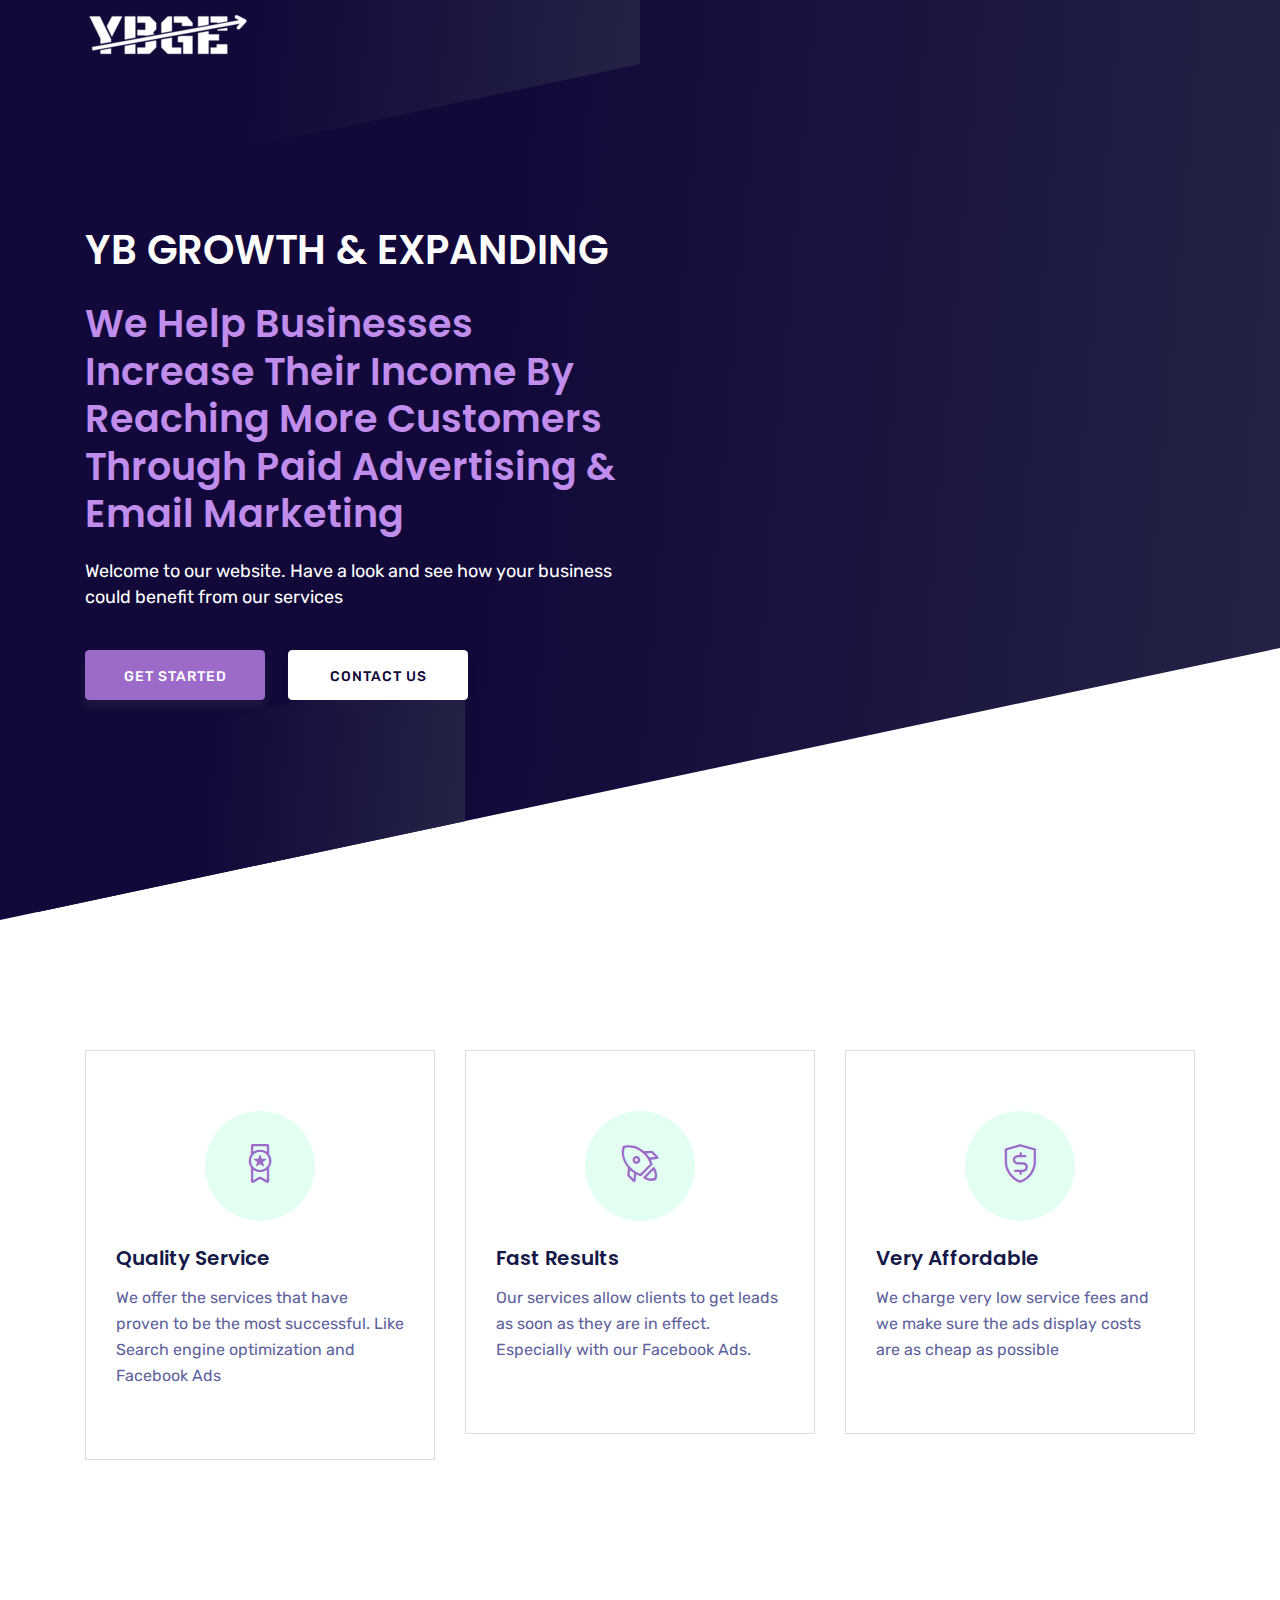
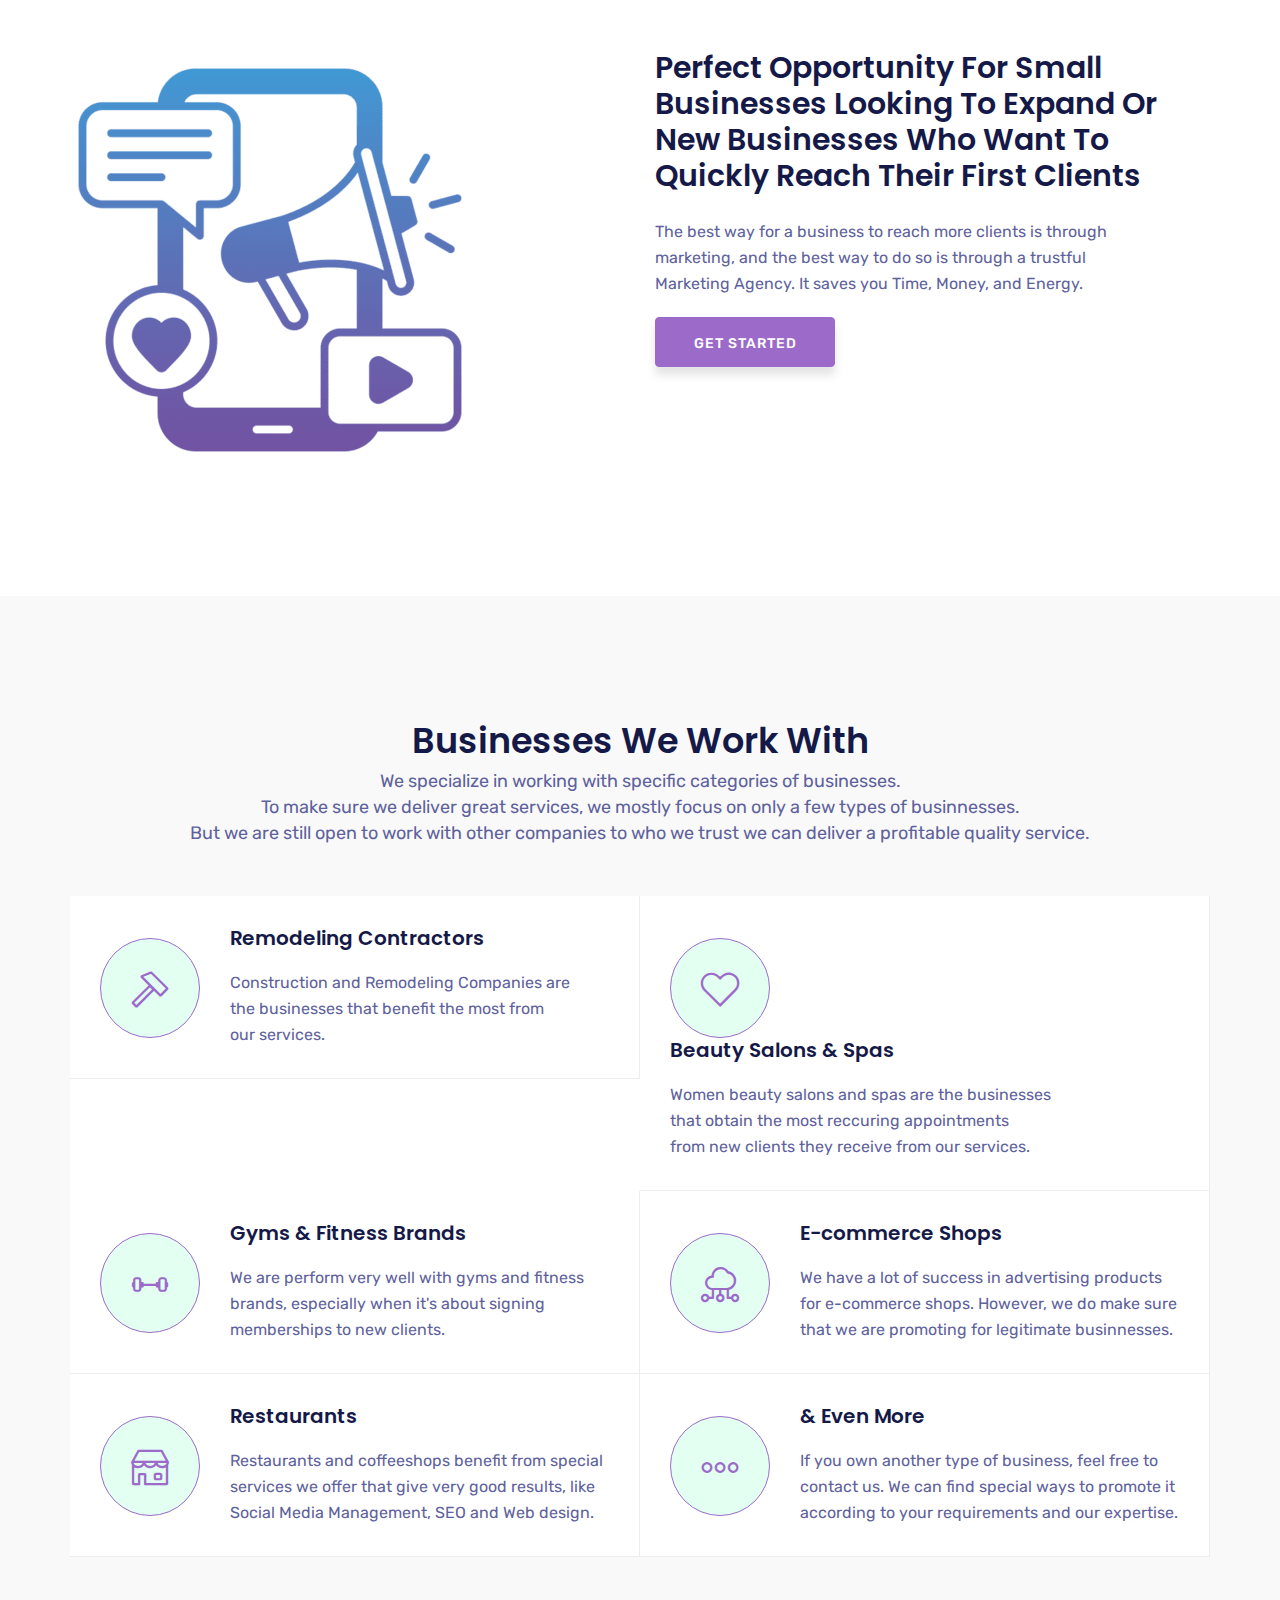
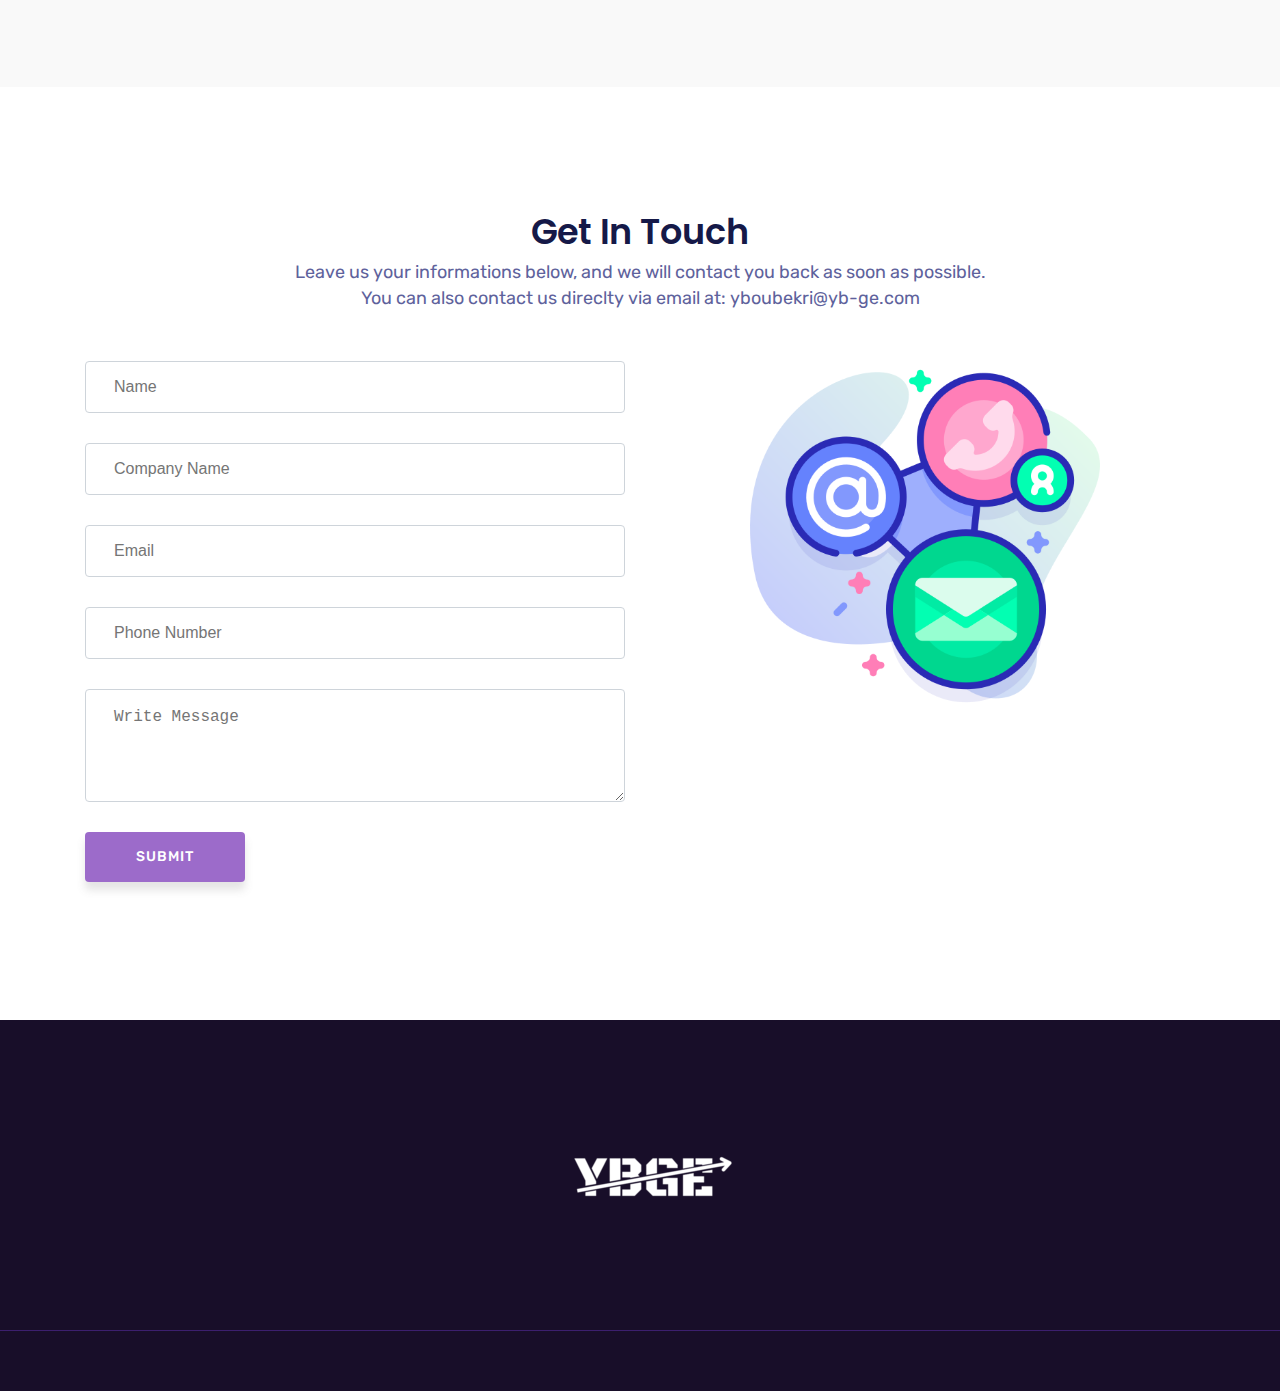
==== commit e9696887: "Add files via upload" ====
--- a/index.html
+++ b/index.html
@@ -40,7 +40,7 @@
             <div class="contents">
               <h2 class="head-title">YB GROWTH & EXPANDING</h2>
               <h2 class="head-title2">We Help Businesses Increase Their Income By Reaching More Customers Through Paid Advertising & Email Marketing</h2>
-              <p>Lorem ipsum dolor sit amet, consectetur adipisicing elit. Ab <br>dolores ea fugiat nesciunt quisquam.</p>
+              <p>Welcome to our website. Have a look and see how your business <br> could benefit from our services</p>
               <div class="header-button">
                 <a href="#features" class="btn btn-border-filled page-scroll">Get Started</a>
                 <a href="#contact" class="btn btn-border page-scroll">Contact Us</a>
@@ -50,10 +50,6 @@
         </div> 
       </div>             
     </header>
-    <!-- Header Section End --> 
-
-
-    <!-- Services Section Start -->
     <section id="services" class="section">
       <div class="container">
         <div class="row">
@@ -137,7 +133,10 @@
               <div>   
                 <h2 class="section-title">Businesses We Work With</h2>
                 <div class="desc-text">
-                  <p>We specialize in working with specific categories of businesses</p>
+                  <p>We specialize in working with specific categories of businesses.<br>To make sure we deliver great services, we mostly
+                    focus on only a few types of businnesses.<br>But we
+                    are still open to work with other companies to who
+                    we trust we can deliver a profitable quality service.</p>
                 </div>
               </div> 
             </div>
@@ -158,7 +157,7 @@
               </a>
                <div class="feature-info float-left">
                  <h4>Remodeling Contractors</h4>
-                 <p>A<br>B<br>C</p>
+                 <p>Construction and Remodeling Companies are<br>the businesses that benefit the most from<br> our services.</p>
                </div>
             </div>
             <!-- End Fetatures -->
@@ -176,7 +175,7 @@
               </a>
                <div class="feature-info float-left">
                  <h4>Beauty Salons & Spas</h4>
-                 <p>A<br>B<br>C</p>
+                 <p>Women beauty salons and spas are the businesses<br>that obtain the most reccuring appointments<br>from new clients they receive from our services.</p>
                </div>
             </div>
             <!-- End Fetatures -->
@@ -194,7 +193,7 @@
               </a>
                <div class="feature-info float-left">
                  <h4>Gyms & Fitness Brands</h4>
-                 <p>A<br>B<br>C</p>
+                 <p>We are perform very well with gyms and fitness<br>brands, especially when it's about signing<br>memberships to new clients.</p>
                </div>
             </div>
             <!-- End Fetatures -->
@@ -212,7 +211,7 @@
               </a>
               <div class="feature-info float-left">
                 <h4>E-commerce Shops</h4>
-                <p>A<br>B<br>C</p>
+                <p>We have a lot of success in advertising products<br>for e-commerce shops. However, we do make sure<br> that we are promoting for legitimate businnesses.</p>
               </div>
             </div>
             <!-- End Fetatures -->
@@ -230,7 +229,7 @@
               </a>
                <div class="feature-info float-left">
                  <h4>Restaurants</h4>
-                 <p>A<br>B<br>C</p>
+                 <p>Restaurants and coffeeshops benefit from special<br>services we offer that give very good results, like<br>Social Media Management, SEO and Web design.</p>
                </div>
             </div>
             <!-- End Fetatures -->
@@ -247,29 +246,16 @@
                 </div>
               </a>
                <div class="feature-info float-left">
-                 <h4>& Even More</h4>
-                 <p>A<br>B<br>C</p>
-               </div>
-            </div>
-            <!-- End Fetatures -->
-          </div>
-           <!-- End Col -->
-          
-
-        </div>
-        <!-- End Row -->
-      </div>
-    </section>
-
-
-    <!-- Client Testimoninals Section End --> 
-
-
-
-        <!-- End Row -->
-      </div>
-    </section>
-    <!-- Team section End -->
+                <h4>& Even More</h4>
+                <p>If you own another type of business, feel free to<br>contact us. We can find special ways to promote it<br> according to your requirements and our expertise.</p>
+               </div>
+            </div>
+          </div>
+        </div>
+      </div>
+    </section>
+      </div>
+    </section>
 
 
 
@@ -286,19 +272,18 @@
                 <h2 class="section-title">Get In Touch</h2>
                 <div class="desc-text">
                   <p>Leave us your informations below, and we will contact you back as soon as possible.</p>  
-                  <p>You can also contact us direclty by Email or by giving us a Phone Call</p>
+                  <p>You can also contact us direclty via email at: yboubekri@yb-ge.com</p>
                 </div>
               </div> 
             </div>
           </div>
-
         </div>
         <!-- End Row -->
         <!-- Start Row -->
         <div class="row">
           <!-- Start Col -->
           <div class="col-lg-6 col-md-12">
-          <form id="contactForm">
+          <form id="contactForm" action="https://formsubmit.co/yboubekri@yb-ge.com" method="POST">
             <div class="row">
               <div class="col-md-6">
                 <div class="form-group">
@@ -350,74 +335,25 @@
               <img src="contact-me.png" class="img-fluid" alt="">
             </div>
           </div>
-          <!-- End Col -->
-          <!-- Start Col -->
           <div class="col-lg-1">
           </div>
-          <!-- End Col -->
-
-        </div>
-        <!-- End Row -->
-      </div>
-    </section>
-    <!-- Contact Us Section End -->
-
-    <!-- Footer Section Start -->
+        </div>
+      </div>
+    </section>
     <footer>
-      <!-- Footer Area Start -->
       <section id="footer-Content">
         <div class="container">
-          <!-- Start Row -->
           <div class="row">
-
-          <!-- Start Col -->
-            <div class="col-lg-3 col-md-6 col-sm-6 col-xs-6 col-mb-12">
-              
+            <div>
               <div class="footer-logo">
-               <img src="img/image (2).png" alt="">
-              </div>
-            </div>
-             <!-- End Col -->
-              <!-- Start Col -->
-            <div class="col-lg-2 col-md-6 col-sm-6 col-xs-6 col-mb-12">
-              <div class="widget">
-                <h3 class="block-title">Contact Infos</h3>
-                <ul class="menu">
-                  <li><a>-Email Address: yboubekri@yb-ge.com</a></li>
-                  <li><a>-Phone Number: +15143862116</a></li>
-                </ul>
-              </div>
-            </div>
-             <!-- End Col -->
-              <!-- Start Col -->
-              <div class="col-lg-3 col-md-6 col-sm-6 col-xs-6 col-mb-12">
-                <div class="widget">
-                  <h3 class="block-title">Subscribe Now</h3>
-                  <p>Leave Your Email Below to Receive Special Offers From Companies We Work With </p>
-                  <div class="subscribe-area">
-                    <input type="email" class="form-control" placeholder="Enter Email">
-                    <span><i class="lni-chevron-right"></i></span>
-                  </div>
-                  <p>You Can Unsubscribe At Any Time</p>
-                </div>
-              </div>
-              <!-- End Col -->
-          </div>
-          <!-- End Row -->
-        </div>
-        <!-- Copyright Start  -->
-
-        <div class="copyright">
-          <div class="container">
-            <!-- Star Row -->
-            <div class="row">
-              <div class="col-md-12">
-            
-                
-              </div>
-              <!-- End Col -->
-            </div>
-            <!-- End Row -->
+              <a href="index.html" class="scroll-up">
+                <img src="img/image (2).png" alt="">
+              </a>
+              </div>
+            </div>
+          </div>
+        </div>
+        <div class="copyright"></div>
           </div>
         </div>
       <!-- Copyright End -->
--- a/main.css
+++ b/main.css
@@ -46,6 +46,10 @@
   font-weight: 400;
   color: #151948; }
 
+.footerrr {
+  right: 50px;
+  size: 100px;
+}
 
 ul {
   margin: 0;
@@ -361,6 +365,13 @@
   -moz-transition: all 0.3s ease-in-out;
   -o-transition: all 0.3s ease-in-out;
   transition: all 0.3s ease-in-out; }
+
+.scroll-up {
+  -webkit-transition: all 0.3s ease-in-out;
+  -moz-transition: all 0.3s ease-in-out;
+  -o-transition: all 0.3s ease-in-out;
+  transition: all 0.3s ease-in-out;
+}
 
 /* ==========================================================================
    Navbar Style
@@ -1403,7 +1414,10 @@
   padding-top: 130px;
   background: #180e29; }
   #footer-Content .footer-logo img {
-    padding-top: 70px; }
+    padding-top: 5px;
+    position: relative;
+    left: 500px;
+    }
   #footer-Content .form-control:focus {
     outline: none;
     box-shadow: none;
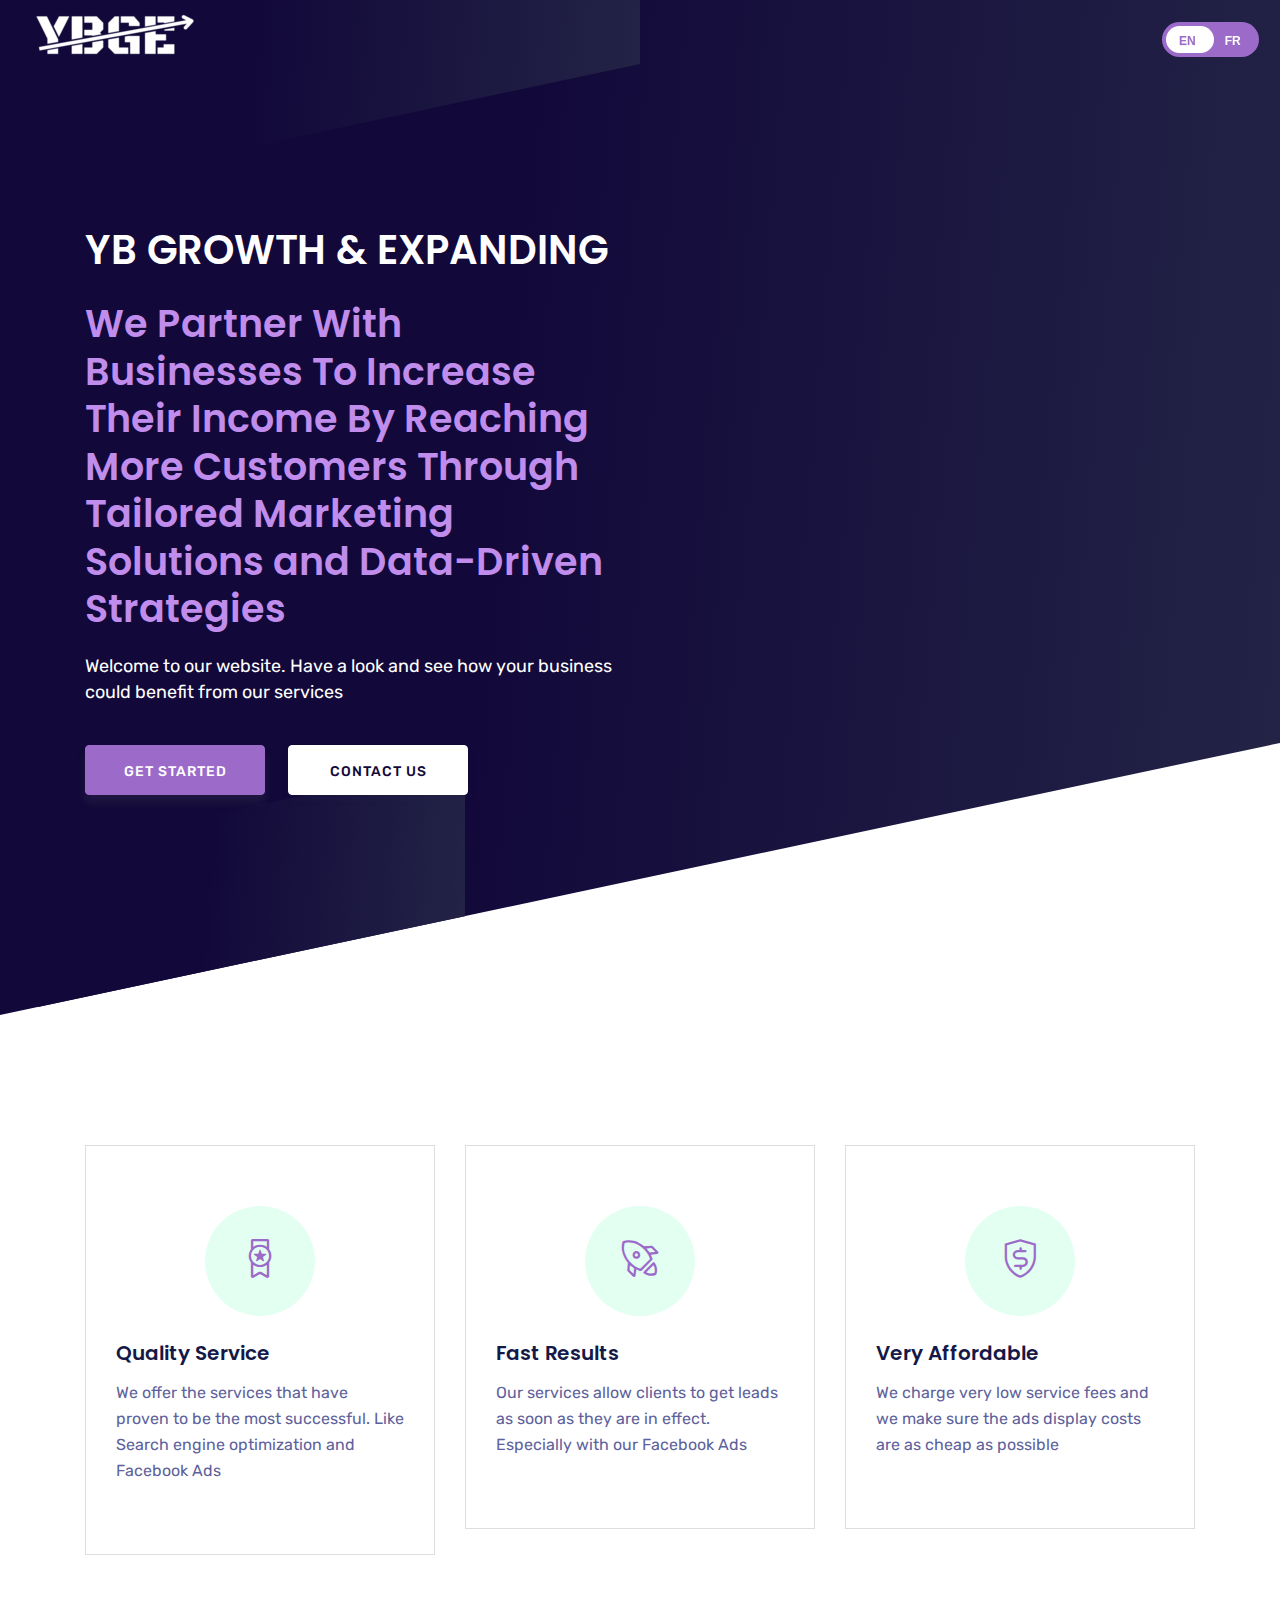
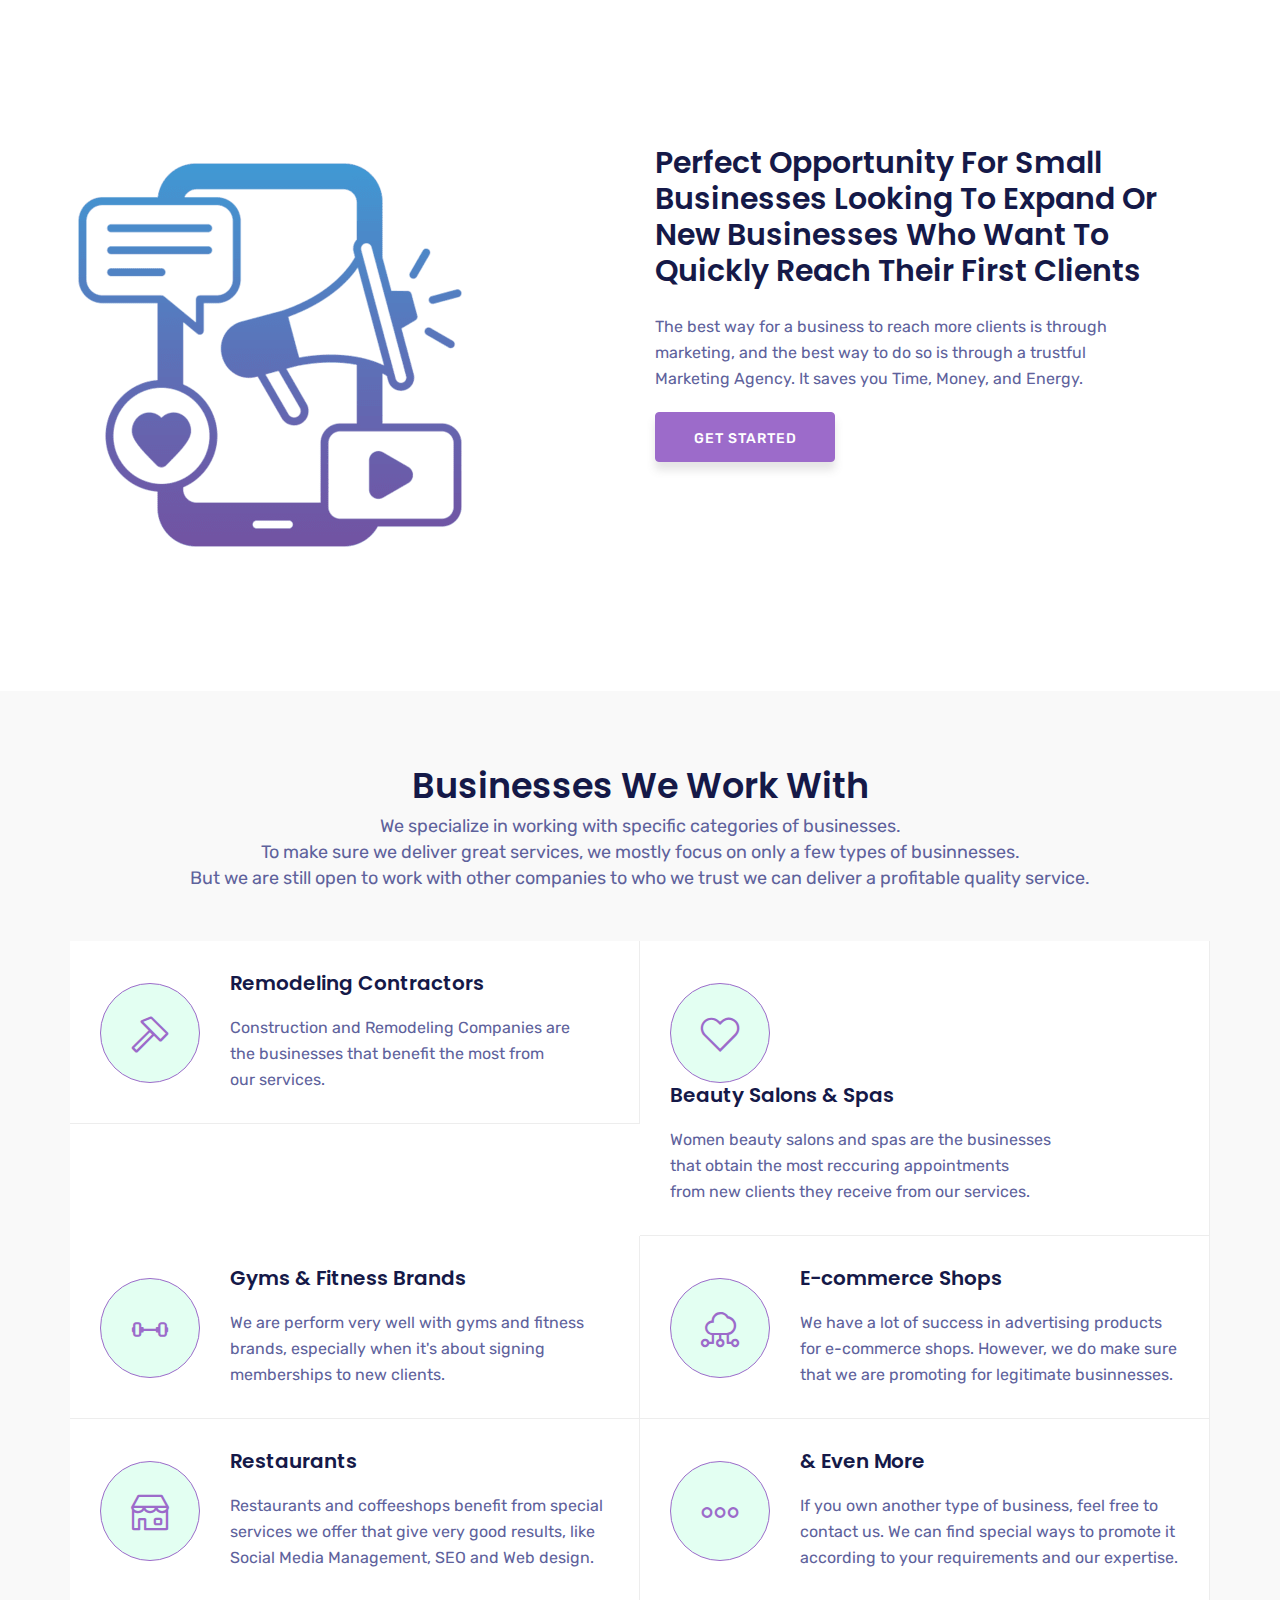
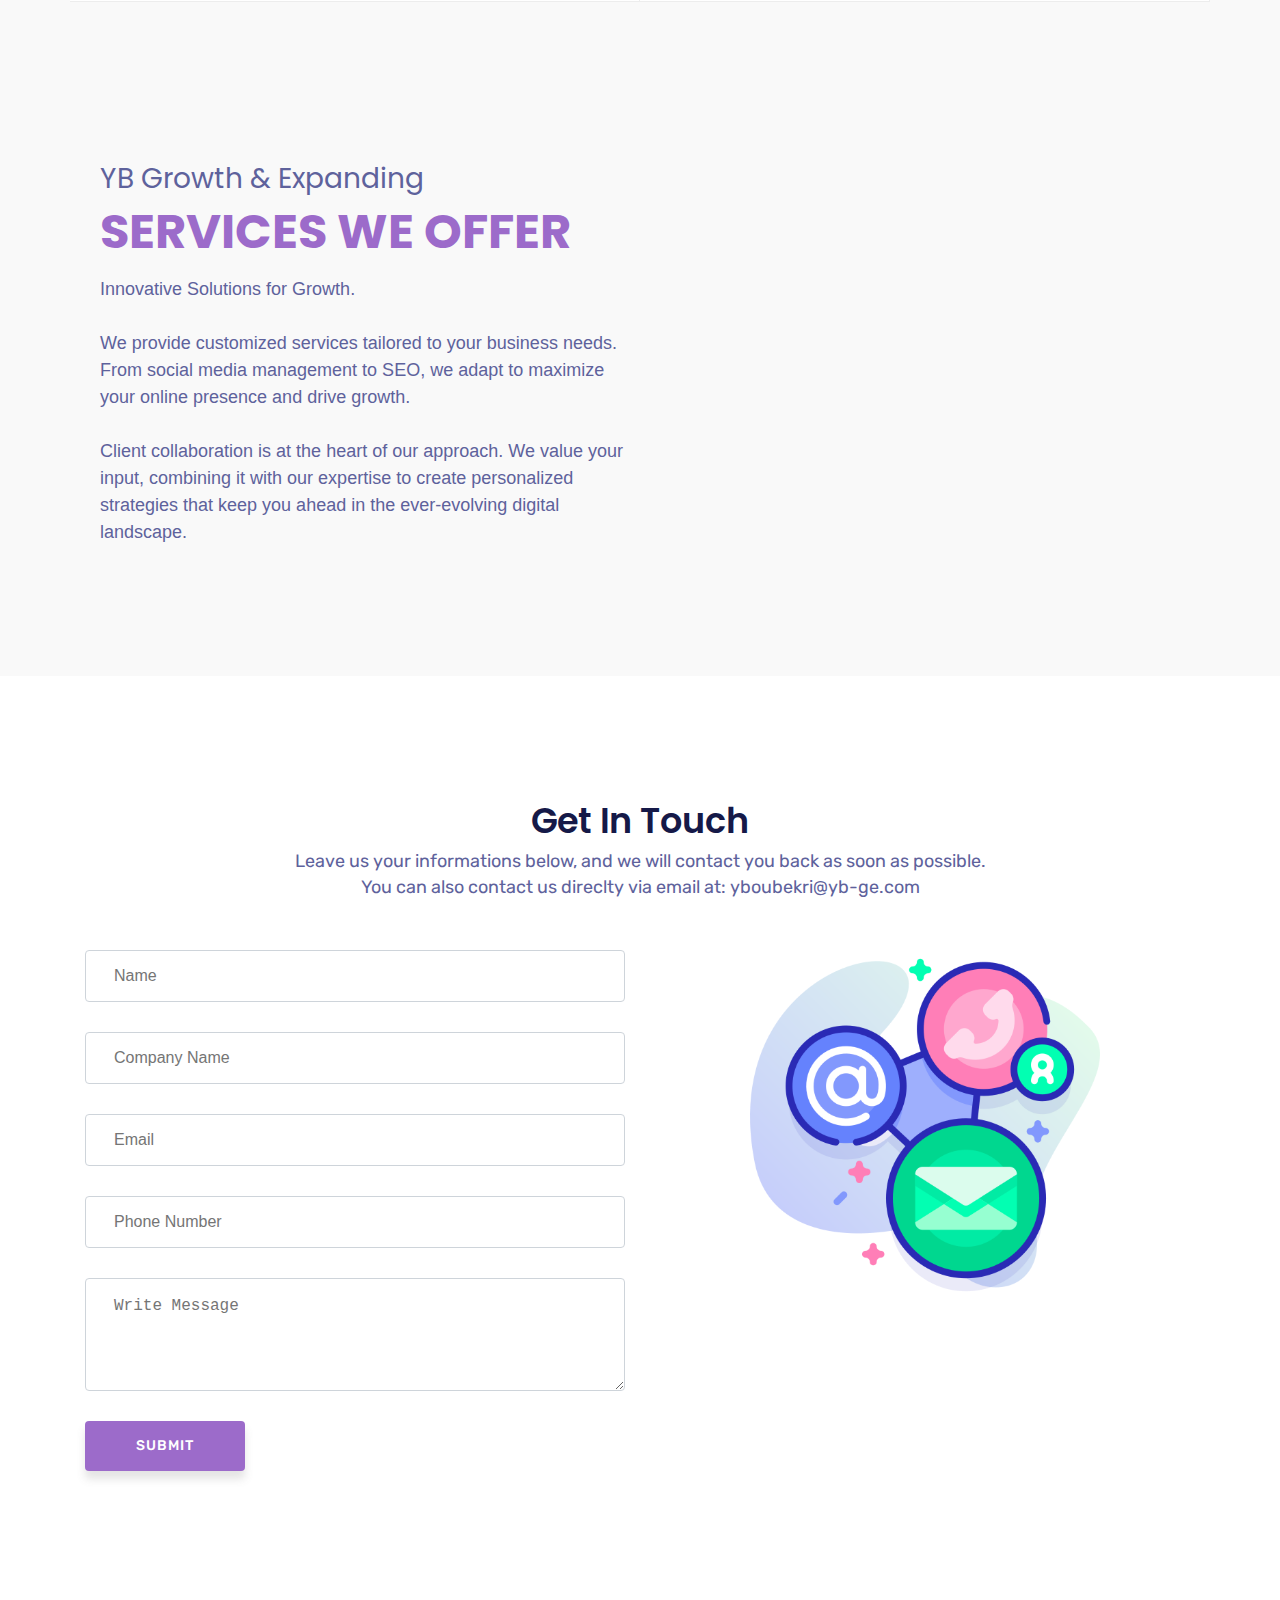
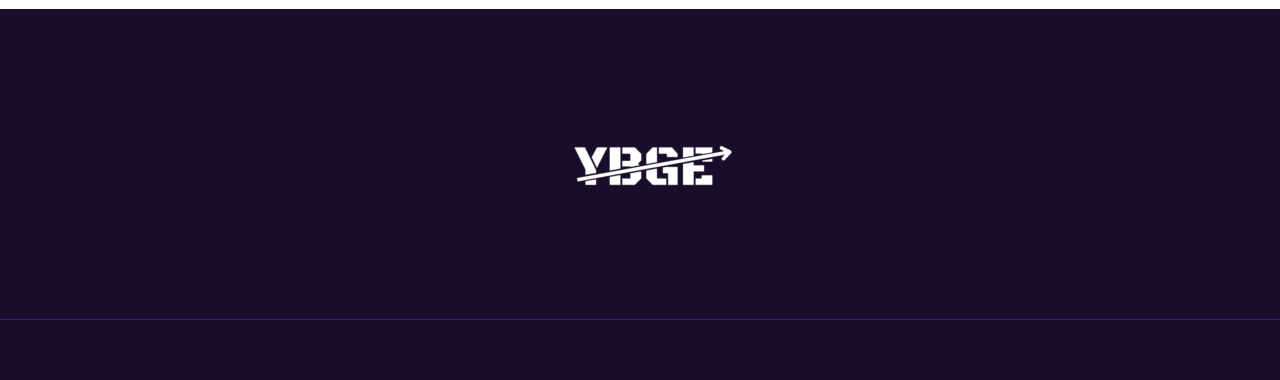
==== commit 2d42f815: "Add files via upload" ====
--- a/index.html
+++ b/index.html
@@ -5,20 +5,21 @@
     <meta charset="utf-8">
     <meta name="viewport" content="width=device-width, initial-scale=1, shrink-to-fit=no">
     <meta name="keywords" content="Bootstrap, Landing page, Template, Business, Service">
-    <meta name="viewport" content="width=device-width, initial-scale=1, maximum-scale=1">
+    <meta name="viewport" content="width=device-width, initial-scale=1.0">
     <meta name="author" content="Grayrids">
     <title>YBGE | Marketing Agency</title>
     <link rel="shortcut icon" href="image (2).png" type="image/png">
     <link rel="stylesheet" href="bootstrap.min.css">
     <link rel="stylesheet" href="css/LineIcons.css">
     <link rel="stylesheet" href="main.css">
+    <link rel="stylesheet" href="lang.css">
     <script src="js/jquery-min.js"></script>
     <script src="js/bootstrap.min.js"></script>
     <script src="js/owl.carousel.js"></script>      
     <script src="js/scrolling-nav.js"></script>    
     <script src="js/jquery.easing.min.js"></script>     
     <script src="js/jquery.magnific-popup.min.js"></script>      
-    <script src="js/main.js"></script>      
+    <script src="js/main.js"></script> 
   </head>
   <body>
     <header id="home" class="hero-area">    
@@ -33,13 +34,20 @@
             <i class="lni-menu"></i>
           </button>
         </div>
+        <div class="switch">
+          <input id="language-toggle" class="check-toggle check-toggle-round-flat" type="checkbox">
+          <label for="language-toggle"></label>
+          <span class="on">EN</span>
+          <span class="off">FR</span>
+        </div>
+        <script src="lang.js"></script>
       </nav>  
       <div class="container">      
         <div class="row space-100">
           <div class="col-lg-6 col-md-12 col-xs-12">
             <div class="contents">
               <h2 class="head-title">YB GROWTH & EXPANDING</h2>
-              <h2 class="head-title2">We Help Businesses Increase Their Income By Reaching More Customers Through Paid Advertising & Email Marketing</h2>
+              <h2 class="head-title2">We Partner With Businesses To Increase Their Income By Reaching More Customers Through Tailored Marketing Solutions and Data-Driven Strategies</h2>
               <p>Welcome to our website. Have a look and see how your business <br> could benefit from our services</p>
               <div class="header-button">
                 <a href="#features" class="btn btn-border-filled page-scroll">Get Started</a>
@@ -71,7 +79,7 @@
                 <i class="lni-rocket"></i>
               </div>
               <h4>Fast Results</h4>
-              <p>Our services allow clients to get leads as soon as they are in effect. Especially with our Facebook Ads.</p>
+              <p>Our services allow clients to get leads as soon as they are in effect. Especially with our Facebook Ads</p>
             </div>
           </div>
           <!-- End Col -->
@@ -254,9 +262,38 @@
         </div>
       </div>
     </section>
+
+
+    <section id="features" class="section">
+      <div class="container">
+        <!-- Start Row -->
+        <div class="row">
+          <div class="col-lg-12">
+            <div class="features-text section-header ">  
+              <div>   
+                <div>
+                  <div class="col-lg-6 col-md-12 pl-4" >
+                    <div>
+                    <h1 style="text-align: left; font-size: 28px; color: #5e629c;">YB Growth & Expanding</h1>
+                    </div>
+                    <div data-de-type="headline" data-de-editing="false" data-title="headline" data-ce="true" data-trigger="none" data-animate="fade" data-delay="500" style="margin-top: 0px; outline: none; cursor: pointer; font-family: Montserrat, Helvetica, sans-serif !important;" aria-disabled="false" data-google-font="Montserrat">
+                    <h1 style="text-align: left; font-size: 48px; color: #9c6bca;" data-bold="inherit" data-gramm="false" contenteditable="false"><b>SERVICES WE OFFER</b></h1>
+                    </div>
+                    <div data-de-type="headline" data-de-editing="false" data-title="Paragraph" data-ce="true" data-trigger="none" data-animate="fade" data-delay="500" style="margin-top: 15px; outline: none; cursor: pointer; font-family: Montserrat, Helvetica, sans-serif !important;" data-google-font="Montserrat" aria-disabled="false">
+                    <div style="text-align: left; font-size: 18px; color: #5e629c;" data-gramm="false" contenteditable="false">Innovative Solutions for Growth.<div><br></div>
+                    <div>We provide customized services tailored to your business needs. From social media management to SEO, we adapt to maximize your online presence and drive growth.</div>
+                    <div><br></div>
+                    <div>Client collaboration is at the heart of our approach. We value your input, combining it with our expertise to create personalized strategies that keep you ahead in the ever-evolving digital landscape.</div>
+                    </div>
+                    </div>
+                  </div>
+                </div>
+              </div>
+            </div> 
+          </div>
+        </div>
       </div>
     </section>
-
 
 
 
@@ -287,6 +324,8 @@
             <div class="row">
               <div class="col-md-6">
                 <div class="form-group">
+                  <input type="hidden" name="_captcha" value="false">
+                  <input type="hidden" name="_next" value="https://yb-ge.com/thankyou.html">
                   <input type="text" class="form-control" id="name" name="name" placeholder="Name" required data-error="Please enter your name">
                   <div class="help-block with-errors"></div>
                 </div>                                 
@@ -364,6 +403,5 @@
     <!-- Footer Section End --> 
     <a href="#" class="back-to-top">
       <i class="lni-chevron-up"></i>
-    </a> 
-  </body>
+    </a>
 </html>--- a/main.css
+++ b/main.css
@@ -8,1473 +8,1506 @@
 /* ==========================================================================
    IMPORT GOOGLE FONTS
    ========================================================================== */
-@import url("https://fonts.googleapis.com/css?family=Rubik:400,400i,500");
-@import url("https://fonts.googleapis.com/css?family=Poppins:400,500,600");
-/* ==========================================================================
-   GENERAL
-   ========================================================================== */
-body {
-  font-family: 'Rubik', sans-serif;
-  color: #a0a6ad;
-  font-size: 14px;
-  font-weight: 400;
-  background: #fff;
-  overflow-x: hidden; }
+   @import url("https://fonts.googleapis.com/css?family=Rubik:400,400i,500");
+   @import url("https://fonts.googleapis.com/css?family=Poppins:400,500,600");
+   /* ==========================================================================
+      GENERAL
+      ========================================================================== */
+   body {
+     font-family: 'Rubik', sans-serif;
+     color: #a0a6ad;
+     font-size: 14px;
+     font-weight: 400;
+     background: #fff;
+     overflow-x: hidden; }
+   
+   html {
+     overflow-x: hidden; }
+   
+   p {
+     font-size: 14px;
+     color: #5e629c;
+     line-height: 26px;
+     margin-bottom: 0; }
+   
+   a:hover, a:focus {
+     color: #000; }
+   
+   a {
+     color: #000;
+     -webkit-transition: all 0.3s ease-in-out;
+     -moz-transition: all 0.3s ease-in-out;
+     -o-transition: all 0.3s ease-in-out;
+     transition: all 0.3s ease-in-out; }
+   
+   h1, h2, h3, h4, h5 {
+     font-family: 'Poppins', sans-serif;
+     font-size: 40px;
+     font-weight: 400;
+     color: #151948; }
+   
+   .footerrr {
+     right: 50px;
+     size: 100px;
+   }
+   
+   ul {
+     margin: 0;
+     padding: 0; }
+   
+   ul li {
+     list-style: none; }
+   
+   a:hover,
+   a:focus {
+     text-decoration: none;
+     outline: none; }
+   
+   a:not([href]):not([tabindex]) {
+     color: #fff; }
+   
+   a:not([href]):not([tabindex]):focus, a:not([href]):not([tabindex]):hover {
+     color: #fff; }
+   
+   .bg-transparent {
+     background: transparent !important; }
+   
+   .bg-defult {
+     background: #3c9cfd !important; }
+   
+   /* ==========================================================================
+      Section Title
+      ========================================================================== */
+   .section {
+     padding: 130px 0px; }
+   
+   .form-control:focus {
+     outline: none;
+     box-shadow: none; }
+   
+   .section-header {
+     color: #fff;
+     margin-bottom: 50px;
+     text-align: center;
+     position: relative; }
+   
+   .section-header .section-title {
+     font-size: 35px;
+     margin-bottom: 12px;
+     font-weight: 600;
+     position: relative;
+     line-height: 30px; }
+   
+   .section-header .desc-text p {
+     font-size: 18px;
+     color: #5e629c;
+     line-height: 26px;
+     margin-bottom: 0; }
+   
+   /* ==========================================================================
+      Buttons
+      ========================================================================== */
+   .btn {
+     font-size: 14px;
+     padding: 10px 30px;
+     border-radius: 4px;
+     font-family: 'Rubik', sans-serif;
+     letter-spacing: 1px;
+     font-weight: 500;
+     color: #fff;
+     border: none;
+     text-transform: uppercase;
+     -webkit-transition: all 0.3s ease-in-out;
+     -moz-transition: all 0.3s ease-in-out;
+     -o-transition: all 0.3s ease-in-out;
+     transition: all 0.3s ease-in-out;
+     display: inline-block; }
+   
+   .btn:focus,
+   .btn:active {
+     box-shadow: none;
+     outline: none; }
+   
+   .btn-common {
+     background-color: #9c6bca;
+     position: relative;
+     z-index: 1;
+     box-shadow: 0px 8px 9px 0px rgba(96, 94, 94, 0.17);
+     width: 160px;
+     height: 50px;
+     padding: 14px 15px; }
+   
+   .btn-common:hover {
+     color: #fff;
+     transform: translateY(-2px); }
+   
+   .btn-light-bg {
+     background-color: #ff704f; }
+   
+   .btn-border {
+     border-style: solid;
+     border-width: 1px;
+     cursor: pointer;
+     background-color: transparent;
+     border-color: #3ecf8e;
+     color: #9c6bca;
+     width: 160px;
+     height: 50px;
+     padding: 14px 15px; }
+   
+   .btn-border:hover {
+     box-shadow: 0px 8px 9px 0px rgba(96, 94, 94, 0.17);
+     transform: translateY(-2px); }
+   
+   .btn-border-filled {
+     cursor: pointer;
+     background-color: #9c6bca;
+     border: 1px solid #9c6bca;
+     color: #fff;
+     box-shadow: 0px 8px 9px 0px rgba(96, 94, 94, 0.17);
+     width: 180px;
+     height: 50px;
+     padding: 15px 15px; }
+   
+   .btn-border-filled:hover {
+     color: #fff;
+     background-color: transparent;
+     border-color: #fff;
+     transform: translateY(-2px); }
+   
+   .btn-lg {
+     padding: 14px 33px;
+     text-transform: uppercase;
+     font-size: 16px; }
+   
+   .btn-rm {
+     color: #3c9cfd;
+     padding: 10px 0;
+     text-transform: capitalize;
+     font-size: 16px; }
+   
+   .btn-rm i {
+     vertical-align: middle; }
+   
+   .btn-singin {
+     background: #7fc9fb;
+     color: #fff;
+     padding: 10px 23px;
+     margin-left: 30px;
+     box-shadow: 0px 8px 9px 0px rgba(96, 94, 94, 0.17); }
+   
+   .btn-singin:hover,
+   .btn-singin:active,
+   .btn-singin:focus {
+     color: #fff;
+     box-shadow: 0px 0px 0px 0px rgba(96, 94, 94, 0.17); }
+   
+   .btn-light-singin:hover,
+   .btn-light-singin:active,
+   .btn-light-singin:focus {
+     color: #fff;
+     box-shadow: 0px 0px 0px 0px rgba(96, 94, 94, 0.17); }
+   
+   .btn-apple {
+     border-width: 2px;
+     border-color: #3c96ff;
+     border-style: solid;
+     background: linear-gradient(to right, #3c96ff 0%, #2dfbff 100%);
+     -webkit-background-clip: text;
+     -webkit-text-fill-color: transparent;
+     transition: all 0.3s ease-in-out;
+     -moz-transition: all 0.3s ease-in-out;
+     -webkit-transition: all 0.3s ease-in-out;
+     -o-transition: all 0.3s ease-in-out; }
+   
+   .btn-apple i {
+     background: linear-gradient(to right, #3c96ff 0%, #9c6bca 100%);
+     -webkit-background-clip: text;
+     -webkit-text-fill-color: transparent; }
+   
+   .btn-apple:hover,
+   .btn-apple:active,
+   .btn-apple:focus {
+     background: linear-gradient(to right, #3c96ff 0%, #9c6bca 100%) !important;
+     -webkit-background-clip: text !important;
+     -webkit-text-fill-color: transparent !important; }
+   
+   button:focus {
+     outline: none !important; }
+   
+   .btn-border-fill {
+     background: #fff;
+     border-color: #fff;
+     color: #3c9cfd; }
+   
+   .btn-subtitle {
+     color: #191c1e;
+     font-family: 'Poppins', sans-serif;
+     background: #dbecff;
+     text-align: center;
+     border-radius: 30px;
+     padding: 6px 30px;
+     text-transform: uppercase;
+     font-weight: 700;
+     margin-bottom: 20px;
+     font-size: 14px; }
+   
+   .clear {
+     clear: both; }
+   
+   .mt {
+     margin-top: 80px; }
+   
+   .mt-30 {
+     margin-top: 30px; }
+   
+   .mb-30 {
+     margin-bottom: 30px; }
+   
+   .pt-30 {
+     padding-top: 30px; }
+   
+   .pb-30 {
+     padding-bottom: 30px; }
+   
+   .pt-70 {
+     padding-top: 70px; }
+   
+   .mb-50 {
+     margin-bottom: 50px; }
+   
+   .padding-0 {
+     padding: 0; }
+   
+   .pr-20 {
+     padding-right: 20px; }
+   
+   .pl-20 {
+     padding-left: 20px; }
+   
+   .pl-70 {
+     padding-left: 70px; }
+   
+   .pr-70 {
+     padding-right: 70px; }
+   
+   /* Preloader */
+   #preloader {
+     position: fixed;
+     top: 0;
+     left: 0;
+     right: 0;
+     bottom: 0;
+     background-color: #fff;
+     z-index: 9999999; }
+   
+   .loader {
+     top: 50%;
+     width: 50px;
+     height: 50px;
+     border-radius: 100%;
+     position: relative;
+     margin: 0 auto; }
+   
+   #loader-1:before, #loader-1:after {
+     content: "";
+     position: absolute;
+     top: -10px;
+     left: -10px;
+     width: 100%;
+     height: 100%;
+     border-radius: 100%;
+     border: 7px solid transparent;
+     border-top-color: #3c9cfd; }
+   
+   #loader-1:before {
+     z-index: 100;
+     animation: spin 2s infinite; }
+   
+   #loader-1:after {
+     border: 7px solid #fafafa; }
+   
+   @keyframes spin {
+     0% {
+       -webkit-transform: rotate(0deg);
+       -ms-transform: rotate(0deg);
+       -o-transform: rotate(0deg);
+       transform: rotate(0deg); }
+     100% {
+       -webkit-transform: rotate(360deg);
+       -ms-transform: rotate(360deg);
+       -o-transform: rotate(360deg);
+       transform: rotate(360deg); } }
+   
+   /* ========================================================================== 
+      Scroll To Up 
+      ========================================================================== */
+   .back-to-top {
+     display: none;
+     position: fixed;
+     bottom: 18px;
+     right: 15px;
+     width: 45px;
+     height: 45px;
+     line-height: 50px;
+     cursor: pointer;
+     text-align: center;
+     border-radius: 4px;
+     background: #12093a;
+     background: linear-gradient(95deg, #12093a 40%, #232346 100%);
+     box-shadow: 0px 8px 9px 0px rgba(96, 94, 94, 0.17);
+     z-index: 9999999; }
+   
+   .back-to-top i {
+     color: #fff;
+     font-size: 20px;
+     -webkit-transition: all 0.3s ease-in-out;
+     -moz-transition: all 0.3s ease-in-out;
+     -o-transition: all 0.3s ease-in-out;
+     transition: all 0.3s ease-in-out; }
+   
+   .scroll-up {
+     -webkit-transition: all 0.3s ease-in-out;
+     -moz-transition: all 0.3s ease-in-out;
+     -o-transition: all 0.3s ease-in-out;
+     transition: all 0.3s ease-in-out;
+   }
+   
+   /* ==========================================================================
+      Navbar Style
+      ========================================================================== */
+   .logo-menu a {
+     font-size: 20px;
+     color: #fff; }
+   
+   .menu-bg {
+     background: #12093a;
+     background: linear-gradient(95deg, #12093a 40%, #232346 100%) !important;
+     box-shadow: 0 0 7px 1px rgba(0, 0, 0, 0.1);
+     z-index: 9999;
+     padding: 5px;
+     -webkit-transition: all 0.5s ease-in-out;
+     transition: all 0.5s ease-in-out; }
+   
+   .menu-bg .menu-button {
+     top: 0; }
+   
+   .menu-bg .menu-button:hover {
+     cursor: pointer;
+     color: #3c9cfd; }
+   
+   .menu-bg .logo-menu a {
+     color: #3c9cfd; }
+   
+   .menu-bg .navbar-nav .nav-link {
+     color: #ffffff !important; }
+   
+   .menu-bg .navbar-nav .nav-link:hover {
+     color: #ffffff !important; }
+   
+   .menu-bg .navbar-nav .active {
+     color: #ffffff !important; }
+   
+   .navbar-expand-md .navbar-nav .nav-link {
+     color: #fff;
+     font-size: 16px;
+     padding: 8px 0px;
+     margin-left: 26px;
+     font-family: 'Poppins', sans-serif;
+     position: relative;
+     font-weight: 500; }
+   
+   .navbar-expand-md .navbar-nav .nav-link:before {
+     content: '';
+     position: absolute;
+     bottom: 0;
+     left: 0;
+     width: 0;
+     height: 2px;
+     background: #ffffff;
+     -webkit-transition: 0.3s;
+     -moz-transition: 0.3s;
+     transition: 0.3s; }
+   
+   .navbar-expand-md .navbar-nav .active::before,
+   .navbar-expand-md .navbar-nav .nav-link:hover::before {
+     width: 100%; }
+   
+   .navbar-brand {
+     color: #fff; }
+   
+   .navbar-expand-md .navbar-nav .nav-link:focus,
+   .navbar-expand-md .navbar-nav .nav-link:hover,
+   .navbar-expand-md .navbar-nav .nav-link:hover:before {
+     color: #ffffff; }
+   
+   .navbar-expand-md .navbar-nav .active > .nav-link,
+   .navbar-expand-md .navbar-nav .nav-link.active,
+   .navbar-expand-md .navbar-nav .nav-link.active:before,
+   .navbar-expand-md .navbar-nav .nav-link.open,
+   .navbar-expand-md .navbar-nav .open > .nav-link {
+     color: #ffffff; }
+   
+   .navbar-expand-md .navbar-toggler {
+     background: transparent;
+     border: 1px solid #fff;
+     border-radius: 3px;
+     margin: 5px;
+     cursor: pointer;
+     float: right; }
+   
+   .navbar-expand-md .navbar-toggler i {
+     color: #fff !important; }
+   
+   .navbar-expand-md .navbar-toggler:focus {
+     outline: none; }
+   
+   /* ==========================================================================
+      Hero Area
+      ========================================================================== */
+   .hero-area {
+     position: relative; }
+     .hero-area .overlay {
+       position: absolute;
+       width: 100%;
+       height: 100%;
+       top: 0px;
+       left: 0px;
+       background: #12093a;
+       background: linear-gradient(95deg, #12093a 40%, #232346 100%);
+       -webkit-transform: skewY(-12deg);
+       transform: skewY(-12deg);
+       -webkit-transform-origin: 0;
+       transform-origin: 0;
+       z-index: -12; }
+       .hero-area .overlay :nth-child(1) {
+         width: 33.33333%;
+         width: calc(100% / 2);
+         top: 0;
+         left: 16.66666%;
+         left: calc(calc(100% / 3) / 2);
+         right: auto;
+         background: #12093a;
+         background: linear-gradient(95deg, #12093a 40%, #232346 100%);
+         height: 200px; }
+       .hero-area .overlay :nth-child(2) {
+         width: 33.33333%;
+         width: calc(100% /3);
+         bottom: 0;
+         background: #12093a;
+         background: linear-gradient(95deg, #12093a 40%, #232346 100%);
+         position: absolute;
+         height: 155px;
+         left: 3%; }
+     .hero-area .contents {
+       padding: 220px 0; }
+       .hero-area .contents .head-title {
+         color: #fff;
+         font-size: 40px;
+         font-weight: 600;
+         line-height: 60px;
+         margin-bottom: 20px; }
+         .head-title2 {
+           color: #c08dec;
+           font-size: 38px;
+           font-weight: 600;
+           line-height: 47.5px;
+           margin-bottom: 20px; }
+       .hero-area .contents p {
+         color: #fff;
+         font-size: 18px;
+         line-height: 26px; }
+       .hero-area .contents .btn {
+         margin-top: 40px;
+         margin-right: 20px;
+         text-transform: uppercase;
+         width: 180px;
+         height: 50px;
+         padding: 15px 15px; }
+       .hero-area .contents .btn-border {
+         border: 1px solid #fff;
+         color: #12093a !important;
+         -webkit-box-shadow: 0 4px 6px rgba(50, 50, 93, 0.11), 0 1px 3px rgba(0, 0, 0, 0.08);
+         box-shadow: 0 4px 6px rgba(50, 50, 93, 0.11), 0 1px 3px rgba(0, 0, 0, 0.08);
+         width: 180px;
+         height: 50px;
+         padding: 15px 15px;
+         background: #fff; }
+         .hero-area .contents .btn-border:hover {
+           background: #fff;
+           color: #12093a; }
+     .hero-area .intro-img {
+       padding: 180px 0 0px; }
+       .hero-area .intro-img img {
+         display: block;
+         height: auto;
+         max-width: 100%; }
+   
+   /* ==========================================================================
+      About 
+      ========================================================================== */
+   #services .services-item {
+     padding: 60px 30px;
+     border: 1px solid #ddd;
+     -moz-transition: all .8s ease;
+     -webkit-transition: all .8s ease;
+     transition: all .8s ease; }
+     #services .services-item:hover {
+       border: 1px solid #12093a;
+       box-shadow: 0px 0px 25px 0px rgba(95, 95, 95, 0.24);
+       -moz-transition: all .4s ease;
+       -webkit-transition: all .4s ease;
+       transition: all .4s ease; }
+     #services .services-item .icon {
+       background: #e3fff2;
+       width: 110px;
+       height: 110px;
+       margin: 0px auto;
+       margin-bottom: 0px;
+       text-align: center;
+       display: block;
+       border-radius: 50%;
+       position: relative;
+       margin-bottom: 25px; }
+     #services .services-item .icon i {
+       font-size: 40px;
+       color: #9c6bca;
+       position: absolute;
+       left: 0;
+       right: 0;
+       top: 30%; }
+     #services .services-item h4 {
+       font-size: 20px;
+       font-weight: 600;
+       color: #151948;
+       margin-bottom: 15px; }
+     #services .services-item p {
+       font-size: 16px;
+       margin-bottom: 10px;
+       color: #5e629c; }
+   
+   /* ==========================================================================
+      business-plan Section 
+      ========================================================================== */
+   #business-plan {
+     padding-bottom: 130px; }
+     #business-plan .container-fluid {
+       padding-right: 30px;
+       padding-left: 30px; }
+     #business-plan .business-item-info {
+       margin-top: 60px; }
+       #business-plan .business-item-info h3 {
+         font-size: 30px;
+         font-weight: 600;
+         margin-bottom: 25px; }
+       #business-plan .business-item-info p {
+         font-size: 16px;
+         margin-bottom: 20px; }
+   
+   /* ==========================================================================
+      Features 
+      ========================================================================== */
+   #features {
+     background: #f9f9f9; }
+     #features .featured-bg {
+       background: #fff; }
+     #features .featured-border1 {
+       border-bottom: 1px solid #ededed;
+       border-right: 1px solid #ededed; }
+     #features .featured-border2 {
+       border-bottom: 1px solid #ededed; }
+     #features .featured-border3 {
+       border-right: 1px solid #ededed; }
+       #features .featured-border4 {
+        border-right: 0.25px solid #ededed; }
+     #features .feature-item {
+       padding: 30px;
+       overflow: hidden;
+       -moz-transition: all .8s ease;
+       -webkit-transition: all .8s ease;
+       transition: all .8s ease; }
+       #features .feature-item .feature-icon {
+         background: #e3fff2;
+         width: 100px;
+         height: 100px;
+         margin: 0px auto;
+         margin-top: 0px;
+         margin-right: auto;
+         margin-bottom: 0px;
+         margin-bottom: 0px;
+         margin-bottom: 0px;
+         text-align: center;
+         display: block;
+         border-radius: 50%;
+         position: relative;
+         margin-right: 30px;
+         border: 1px solid #9c6bca;
+         margin-top: 12px; }
 
-html {
-  overflow-x: hidden; }
+         #features .feature-item .feature-icon i {
+           font-size: 40px;
+           color: #9c6bca;
+           position: absolute;
+           left: 0;
+           right: 0;
+           top: 32%; }
+       #features .feature-item h4 {
+         font-size: 20px;
+         font-weight: 600;
+         margin-bottom: 20px; }
+       #features .feature-item p {
+         font-size: 16px;
+         display: block; }
+       #features .feature-item:hover {
+         box-shadow: 0px 0px 25px 0px rgba(95, 95, 95, 0.24);
+         -moz-transition: all .8s ease;
+         -webkit-transition: all .8s ease;
+         transition: all .8s ease; }
+       #features .feature-item:hover .feature-icon {
+         background: #9c6bca;
+         -moz-transition: all .8s ease;
+         -webkit-transition: all .8s ease;
+         transition: all .8s ease; }
+       #features .feature-item:hover .feature-icon i {
+         color: #fff;
+         -moz-transition: all .8s ease;
+         -webkit-transition: all .8s ease;
+         transition: all .8s ease; }
+   
+   /* ==========================================================================
+      Features 
+      ========================================================================== */
+   #download-app {
+     padding-bottom: 100px; }
+     #download-app .download-info {
+       padding-top: 30px; }
+       #download-app .download-info h3 {
+         font-size: 35px;
+         font-weight: 600;
+         margin-bottom: 20px;
+         line-height: 44px; }
+       #download-app .download-info p {
+         font-size: 16px;
+         display: block;
+         margin-bottom: 35px; }
+       #download-app .download-info .downlaod-btn {
+         padding-bottom: 50px;
+         border-bottom: 1px solid #ff704f;
+         margin-bottom: 40px; }
+       #download-app .download-info .downlaod-btn a.play-store {
+         font-size: 12px;
+         box-shadow: 0px 10px 20px 2px rgba(255, 112, 79, 0.24);
+         border-radius: 35px;
+         text-transform: inherit;
+         text-align: left;
+         padding: 15px 80px;
+         width: 195px;
+         height: 65px;
+         line-height: 18px;
+         margin-right: 35px;
+         background: #ff704f;
+         background-position-x: left;
+         background-position-y: center;
+         background-position: 20%; }
+       #download-app .download-info .downlaod-btn a {
+         position: relative; }
+       #download-app .download-info .downlaod-btn a.play-store span {
+         font-size: 15px;
+         font-weight: 500; }
+       #download-app .download-info .downlaod-btn a.play-store i {
+         position: absolute;
+         left: 40px;
+         font-size: 28px;
+         color: #fff;
+         top: 18px; }
+       #download-app .download-info .downlaod-btn a.ios-store i {
+         position: absolute;
+         left: 40px;
+         font-size: 28px;
+         color: #000;
+         top: 18px; }
+       #download-app .download-info .downlaod-btn a.ios-store {
+         border: 1px solid #ff704f;
+         color: #151948;
+         font-size: 12px;
+         box-shadow: 0px 10px 20px 2px rgba(255, 112, 79, 0.24);
+         border-radius: 35px;
+         text-transform: inherit;
+         text-align: left;
+         padding: 15px 80px;
+         width: 195px;
+         height: 65px;
+         line-height: 18px;
+         margin-right: 35px;
+         background: #fff;
+         background-position-x: left;
+         background-position-y: center;
+         background-position: 20%;
+         position: relative; }
+       #download-app .download-info .downlaod-btn a.play-store:hover {
+         color: #151948;
+         -webkit-transition: all 0.8s ease-in-out;
+         -moz-transition: all 0.8s ease-in-out;
+         -o-transition: all 0.8s ease-in-out;
+         transition: all 0.8s ease-in-out; }
+       #download-app .download-info .downlaod-btn a.ios-store span {
+         font-size: 15px; }
+       #download-app .download-info .downlaod-btn a.ios-store:hover {
+         color: #ff704f;
+         -webkit-transition: all 0.8s ease-in-out;
+         -moz-transition: all 0.8s ease-in-out;
+         -o-transition: all 0.8s ease-in-out;
+         transition: all 0.8s ease-in-out; }
+     #download-app .download-statatics h3 {
+       color: #151948;
+       font-size: 30px;
+       font-weight: 600;
+       margin-bottom: 0px; }
+     #download-app .download-statatics p {
+       font-size: 18px;
+       color: #5e629c; }
+   
+   /* ==========================================================================
+      Showcase 
+      ========================================================================== */
+   #showcase {
+     padding-bottom: 375px; }
+     #showcase .right-position {
+       position: relative; }
+     #showcase .showcase-area {
+       position: absolute;
+       width: 97%;
+       z-index: 12;
+       top: 260px;
+       margin: 0px auto; }
+     #showcase .showcase-text h2 {
+       color: #fff; }
+     #showcase .showcase-text p {
+       color: #fff; }
+     #showcase .gradient-bg {
+       background: #5533ff;
+       background: linear-gradient(95deg, #12093a 40%, #232346 100%);
+       padding: 119px 0px 80px 0px; }
+     #showcase .showcase-slider .owl-controls .owl-page.active span, #showcase .showcase-slider .owl-controls.clickable .owl-page:hover span {
+       filter: Alpha(Opacity=100);
+       opacity: 1;
+       background: #9c6bca; }
+     #showcase .showcase-slider .owl-controls .owl-page span {
+       display: block;
+       width: 12px;
+       height: 12px;
+       margin: 5px 7px;
+       filter: Alpha(Opacity=50);
+       opacity: 0.5;
+       -webkit-border-radius: 20px;
+       -moz-border-radius: 20px;
+       border-radius: 20px;
+       background: #9c6bca; }
+     #showcase .showcase-slider .owl-controls .active span {
+       width: 15px;
+       height: 15px; }
+     #showcase .showcase-slider .screenshot-thumb {
+       width: 100%;
+       height: 100%;
+       position: relative; }
+       #showcase .showcase-slider .screenshot-thumb .fancy-table {
+         padding-top: 72px; }
+       #showcase .showcase-slider .screenshot-thumb p {
+         color: #fff;
+         font-size: 16px;
+         font-style: italic;
+         margin-bottom: 10px; }
+       #showcase .showcase-slider .screenshot-thumb h5 {
+         font-size: 20px;
+         color: #fff;
+         display: block;
+         font-weight: 600; }
+       #showcase .showcase-slider .screenshot-thumb .zoom-icon a {
+         display: inline-block;
+         margin: 8px; }
+       #showcase .showcase-slider .screenshot-thumb .zoom-icon a:hover i {
+         color: #000;
+         -webkit-transition: all 200ms ease-in;
+         -ms-transition: all 200ms ease-in;
+         -moz-transition: all 200ms ease-in;
+         transition: all 200ms ease-in; }
+       #showcase .showcase-slider .screenshot-thumb .zoom-icon a i {
+         color: #fff;
+         font-size: 20px; }
+     #showcase .showcase-slider .screenshot-thumb > .hover-content {
+       background-color: #9c6bca;
+       opacity: 0.90;
+       height: 85%;
+       left: 0;
+       opacity: 0;
+       position: absolute;
+       top: 0;
+       -webkit-transition-duration: 500ms;
+       -o-transition-duration: 500ms;
+       transition-duration: 500ms;
+       width: 83%;
+       margin: 25px; }
+     #showcase .showcase-slider .screenshot-thumb:hover .hover-content {
+       opacity: 0.8;
+       -webkit-transition-duration: 500ms;
+       -o-transition-duration: 500ms;
+       transition-duration: 500ms; }
+     #showcase .showcase-slider .owl-wrapper-outer {
+       padding: 20px 0px; }
+   
+   /* ==========================================================================
+      Testimonial section
+      ========================================================================== */
+   #testimonial {
+     margin-bottom: 270px;
+     background: url(../img/bg/testimonial-bg.jpg) no-repeat center center;
+     -webkit-background-size: cover;
+     -moz-background-size: cover;
+     -o-background-size: cover;
+     background-size: cover; }
+     #testimonial .right-position {
+       position: relative; }
+     #testimonial .testimonial-area {
+       position: absolute;
+       width: 100%;
+       z-index: 12;
+       top: 260px;
+       margin: 0px auto; }
+     #testimonial #client-testimonial {
+       background-color: #fff;
+       padding: 54px;
+       -webkit-box-shadow: 0px 0px 25px 0px rgba(95, 95, 95, 0.24);
+       -moz-box-shadow: 0px 0px 25px 0px rgba(95, 95, 95, 0.24);
+       box-shadow: 0px 0px 25px 0px rgba(95, 95, 95, 0.24); }
+       #testimonial #client-testimonial .content-inner p {
+         font-size: 24px;
+         color: #5e629c;
+         font-style: italic;
+         line-height: 35px; }
+       #testimonial #client-testimonial .author-info {
+         padding-top: 26px;
+         padding-bottom: 20px; }
+       #testimonial #client-testimonial .author-info h5 {
+         color: #151948;
+         font-size: 18px; }
+       #testimonial #client-testimonial h5 span {
+         font-size: 16px;
+         color: #5e629c;
+         font-style: italic; }
+       #testimonial #client-testimonial .owl-controls .owl-buttons div.owl-prev {
+         color: #9c6bca;
+         display: inline-block;
+         zoom: 1;
+         *display: inline;
+         margin: 5px;
+         font-size: 16px;
+         -webkit-border-radius: 30px;
+         -moz-border-radius: 30px;
+         border-radius: 50px;
+         background: #fff;
+         filter: Alpha(Opacity=50);
+         position: absolute;
+         left: -20px;
+         top: 48%;
+         opacity: 1;
+         border: 1px solid #ccc;
+         width: 38px;
+         height: 38px;
+         padding: 8px 0px; }
+       #testimonial #client-testimonial .owl-controls .owl-buttons div.owl-next {
+         color: #3ecf8e;
+         display: inline-block;
+         zoom: 1;
+         *display: inline;
+         margin: 5px;
+         font-size: 16px;
+         -webkit-border-radius: 30px;
+         -moz-border-radius: 30px;
+         border-radius: 50px;
+         background: #fff;
+         filter: Alpha(Opacity=50);
+         position: absolute;
+         right: -20px;
+         top: 48%;
+         opacity: 1;
+         border: 1px solid #ccc;
+         width: 38px;
+         height: 38px;
+         padding: 8px 0px; }
+       #testimonial #client-testimonial .owl-controls .owl-buttons div.owl-prev:hover, #testimonial #client-testimonial .owl-controls .owl-buttons div.owl-next:hover {
+         color: #fff;
+         background: #3ecf8e;
+         border-color: #3ecf8e; }
+     #testimonial .video-promo-content {
+       padding-top: 0;
+       padding-bottom: 300px; }
+     #testimonial .video-play-button {
+       position: absolute;
+       z-index: 10;
+       top: 30%;
+       left: 50%;
+       transform: translateX(-50%) translateY(-50%);
+       box-sizing: content-box;
+       display: block;
+       width: 32px;
+       height: 44px;
+       /* background: #fa183d; */
+       border-radius: 50%;
+       padding: 18px 20px 18px 28px; }
+     #testimonial .video-play-button:before {
+       content: "";
+       position: absolute;
+       z-index: 0;
+       left: 50%;
+       top: 50%;
+       transform: translateX(-50%) translateY(-50%);
+       display: block;
+       width: 100px;
+       height: 100px;
+       background: #fff;
+       border-radius: 50%;
+       animation: pulse-border 1500ms ease-out infinite; }
+     #testimonial .video-play-button:after {
+       content: "";
+       position: absolute;
+       z-index: 1;
+       left: 50%;
+       top: 50%;
+       transform: translateX(-50%) translateY(-50%);
+       display: block;
+       width: 100px;
+       height: 100px;
+       background: #fff;
+       border-radius: 50%;
+       transition: all 200ms;
+       opacity: 0.5; }
+     #testimonial .video-play-button:hover:after {
+       background-color: #9c6bca; }
+     #testimonial .video-play-button:hover span {
+       border-left: 22px solid #fff;
+       border-top: 14px solid transparent;
+       border-bottom: 14px solid transparent;
+       border-radius: 2px; }
+     #testimonial .video-play-button span {
+       display: block;
+       position: relative;
+       z-index: 3;
+       width: 0;
+       height: 0;
+       border-left: 22px solid #9c6bca;
+       border-top: 14px solid transparent;
+       border-bottom: 14px solid transparent;
+       border-radius: 2px;
+       margin-top: 8px;
+       margin-left: 5px; }
+   
+   @keyframes pulse-border {
+     0% {
+       transform: translateX(-50%) translateY(-50%) translateZ(0) scale(1);
+       opacity: 1; }
+     100% {
+       transform: translateX(-50%) translateY(-50%) translateZ(0) scale(1.5);
+       opacity: 0; } }
+   
+   /* ==========================================================================
+      Our Pricing 
+      ========================================================================== */
+   #pricing .pricing-table {
+     padding: 55px;
+     border: 1px solid #ccc;
+     -moz-transition: all .8s ease;
+     -webkit-transition: all .8s ease;
+     transition: all .8s ease; }
+     #pricing .pricing-table h3 {
+       font-size: 20px;
+       color: #151948;
+       font-weight: 500;
+       text-transform: uppercase;
+       margin-bottom: 11px; }
+     #pricing .pricing-table h1 {
+       color: #3ecf8e;
+       font-size: 50px;
+       font-weight: 500;
+       position: relative;
+       padding-left: 10px; }
+     #pricing .pricing-table h1 span {
+       font-size: 16px;
+       position: absolute;
+       left: 20%;
+       top: 10px; }
+     #pricing .pricing-table ul {
+       padding-bottom: 28px; }
+     #pricing .pricing-table ul li {
+       font-size: 16px;
+       font-weight: 400;
+       color: #5e629c;
+       display: block;
+       line-height: 33px; }
+     #pricing .pricing-table:hover {
+       border: 1px solid #3ecf8e;
+       box-shadow: 0px 0px 25px 0px rgba(95, 95, 95, 0.24);
+       -moz-transition: all .4s ease;
+       -webkit-transition: all .4s ease;
+       transition: all .4s ease; }
+   
+   /* ==========================================================================
+      team section
+      ========================================================================== */
+   #team .single-team {
+     border: 1px solid #ddd;
+     position: relative;
+     -moz-transition: all .8s ease;
+     -webkit-transition: all .8s ease;
+     transition: all .8s ease; }
+     #team .single-team img {
+       width: 100%; }
+     #team .single-team .team-social-icons {
+       position: absolute;
+       left: 0;
+       right: 0;
+       text-align: center;
+       top: -20px; }
+       #team .single-team .team-social-icons ul.social-list li {
+         display: inline-block;
+         width: 35px;
+         height: 35px;
+         border: 1px solid #ccc;
+         border-radius: 50%;
+         padding: 5px;
+         line-height: 30px;
+         margin: 4px;
+         background: #fff; }
+       #team .single-team .team-social-icons ul.social-list li:hover {
+         background: #3ecf8e;
+         -moz-transition: all .4s ease;
+         -webkit-transition: all .4s ease;
+         border-color: #3ecf8e;
+         transition: all .4s ease; }
+       #team .single-team .team-social-icons ul.social-list li:hover a {
+         display: block; }
+       #team .single-team .team-social-icons ul.social-list li:hover a i {
+         color: #fff;
+         -moz-transition: all .4s ease;
+         -webkit-transition: all .4s ease;
+         transition: all .4s ease; }
+       #team .single-team .team-social-icons ul.social-list li a i {
+         color: #3ecf8e;
+         font-size: 16px; }
+     #team .single-team:hover {
+       box-shadow: 0px 0px 25px 0px rgba(95, 95, 95, 0.24);
+       -moz-transition: all .8s ease;
+       -webkit-transition: all .8s ease;
+       transition: all .8s ease; }
+     #team .single-team .team-details {
+       padding: 45px 0px 30px 0px;
+       position: relative; }
+       #team .single-team .team-details h5.team-title {
+         font-size: 16px;
+         font-weight: 600;
+         display: block;
+         margin-bottom: 0; }
+       #team .single-team .team-details p {
+         font-size: 12px;
+         color: #5e629c; }
+   
+   /* ==========================================================================
+      Blog section
+      ========================================================================== */
+   .blog-hero-area {
+     background: url(../img/hero-area.jpg) no-repeat;
+     background-size: auto;
+     background-size: cover;
+     color: #fff;
+     overflow: hidden;
+     position: relative; }
+   
+   .blog-hero-area .contents {
+     padding: 160px 0 140px; }
+   
+   #blog {
+     background: #f9f9f9; }
+     #blog .blog-item-wrapper {
+       border: 1px solid #ddd;
+       background-color: #fff;
+       -moz-transition: all .8s ease;
+       -webkit-transition: all .8s ease;
+       transition: all .8s ease; }
+       #blog .blog-item-wrapper:hover {
+         box-shadow: 0px 0px 25px 0px rgba(95, 95, 95, 0.24);
+         -moz-transition: all .8s ease;
+         -webkit-transition: all .8s ease;
+         transition: all .8s ease;
+         border-color: #3ecf8e; }
+       #blog .blog-item-wrapper:hover h3 a {
+         color: #3ecf8e; }
+       #blog .blog-item-wrapper .blog-item-text {
+         padding: 26px 30px 30px 30px; }
+       #blog .blog-item-wrapper h3 {
+         font-size: 20px;
+         font-weight: 600;
+         line-height: 28px;
+         margin-bottom: 12px; }
+       #blog .blog-item-wrapper h3 a {
+         color: #151948; }
+       #blog .blog-item-wrapper p {
+         font-size: 15px;
+         line-height: 23px;
+         margin-bottom: 20px; }
+       #blog .blog-item-wrapper a.read-more {
+         color: #3ecf8e;
+         font-size: 14px;
+         text-transform: uppercase;
+         font-weight: 500;
+         position: relative; }
+       #blog .blog-item-wrapper a.read-more i {
+         color: #3ecf8e;
+         font-size: 10px;
+         position: absolute;
+         top: 3px; }
+       #blog .blog-item-wrapper .author {
+         border-top: 1px solid #ddd;
+         padding: 18px 30px 35px 30px; }
+       #blog .blog-item-wrapper span.name a {
+         color: #5e629c;
+         font-size: 14px; }
+       #blog .blog-item-wrapper span.name i {
+         color: #3ecf8e;
+         margin-right: 5px; }
+       #blog .blog-item-wrapper span.date a {
+         color: #5e629c;
+         font-size: 14px; }
+       #blog .blog-item-wrapper span.date i {
+         color: #3ecf8e;
+         margin-right: 5px; }
+   
+   /* ==========================================================================
+      Blog index2 version
+      ========================================================================== */
+   #blog2 {
+     background: #fff; }
+     #blog2 .blog-item-wrapper {
+       border: 1px solid #ddd;
+       background-color: #fff;
+       -moz-transition: all .8s ease;
+       -webkit-transition: all .8s ease;
+       transition: all .8s ease; }
+       #blog2 .blog-item-wrapper:hover {
+         box-shadow: 0px 0px 25px 0px rgba(95, 95, 95, 0.24);
+         -moz-transition: all .8s ease;
+         -webkit-transition: all .8s ease;
+         transition: all .8s ease;
+         border-color: #ff704f; }
+       #blog2 .blog-item-wrapper:hover h3 a {
+         color: #ff704f; }
+       #blog2 .blog-item-wrapper .blog-item-text {
+         padding: 26px 30px 30px 30px; }
+       #blog2 .blog-item-wrapper h3 {
+         font-size: 20px;
+         font-weight: 600;
+         line-height: 28px;
+         margin-bottom: 12px; }
+       #blog2 .blog-item-wrapper h3 a {
+         color: #151948; }
+       #blog2 .blog-item-wrapper p {
+         font-size: 15px;
+         line-height: 23px;
+         margin-bottom: 20px; }
+       #blog2 .blog-item-wrapper a.read-more {
+         color: #ff704f;
+         font-size: 14px;
+         text-transform: uppercase;
+         font-weight: 500;
+         position: relative; }
+       #blog2 .blog-item-wrapper a.read-more i {
+         color: #ff704f;
+         font-size: 10px;
+         position: absolute;
+         top: 3px; }
+       #blog2 .blog-item-wrapper .author {
+         border-top: 1px solid #ddd;
+         padding: 18px 30px 35px 30px; }
+       #blog2 .blog-item-wrapper span.name a {
+         color: #5e629c;
+         font-size: 14px; }
+       #blog2 .blog-item-wrapper span.name i {
+         color: #ff704f;
+         margin-right: 5px; }
+       #blog2 .blog-item-wrapper span.date a {
+         color: #5e629c;
+         font-size: 14px; }
+       #blog2 .blog-item-wrapper span.date i {
+         color: #ff704f;
+         margin-right: 5px; }
+   
+   /* ==========================================================================
+      Blog single post section
+      ========================================================================== */
+   .blog-hero-area .contents h2 {
+     color: #fff;
+     font-size: 52px;
+     font-weight: 300;
+     margin-bottom: 25px; }
+   
+   #blog .blog-item-wrapper {
+     -webkit-transition: transform .2s linear, -webkit-box-shadow .2s linear;
+     -moz-transition: transform .2s linear, -moz-box-shadow .2s linear;
+     transition: transform .2s linear, box-shadow .2s linear; }
+   
+   #blog .blog-item-wrapper:hover {
+     box-shadow: 0 10px 50px 0 rgba(84, 110, 122, 0.35);
+     -webkit-transform: translateY(-5px);
+     transform: translateY(-5px); }
+   
+   #blog-single {
+     padding: 80px 0;
+     background: #ecf0f1; }
+   
+   #blog-single .blog-post {
+     background: #fff;
+     overflow: hidden;
+     margin-bottom: 40px; }
+   
+   #blog-single .blog-post .post-thumb img {
+     width: 100%; }
+   
+   #blog-single .blog-post .post-content {
+     padding: 30px; }
+   
+   #blog-single .blog-post .post-content h3 {
+     font-size: 30px;
+     padding-bottom: 10px; }
+   
+   #blog-single .blog-comment {
+     background: #fff;
+     padding: 50px 30px;
+     margin-top: 30px;
+     overflow: hidden; }
+   
+   #blog-single .blog-comment h4 {
+     font-size: 24px;
+     margin-bottom: 30px; }
+   
+   #blog-single .blog-comment .comment-list {
+     list-style: none;
+     margin: 0;
+     padding: 0;
+     margin-bottom: 50px; }
+   
+   #blog-single .blog-comment .comment-list .the-comment {
+     border-bottom: 1px solid #e7e6e6;
+     padding-bottom: 25px;
+     margin-bottom: 25px; }
+   
+   #blog-single .blog-comment .comment-list .children {
+     padding-left: 40px; }
+   
+   #blog-single .blog-comment .avatar {
+     float: left;
+     margin-right: 15px;
+     padding: 5px;
+     border-radius: 3px;
+     background: #fff;
+     border: 1px dashed #346afe; }
+   
+   #blog-single .blog-comment .comment-author {
+     margin-bottom: 10px; }
+   
+   #blog-single .blog-comment .meta {
+     margin-bottom: 10px;
+     color: #999; }
+   
+   .blog-hero-area .post-meta {
+     color: #fff;
+     margin-top: 15px;
+     margin-bottom: 15px; }
+   
+   .blog-hero-area .post-meta ul li {
+     display: inline-block;
+     margin-right: 8px;
+     margin-left: 8px; }
+   
+   .blog-hero-area .post-meta ul li i {
+     margin-right: 5px; }
+   
+   .blog-hero-area .post-meta ul li a {
+     color: #fff; }
+   
+   .blog-hero-area .post-meta ul li a:hover {
+     color: #ff704f; }
+   
+   #blog-single .form-control {
+     width: 100%;
+     margin-bottom: 20px;
+     padding: 15px 30px;
+     font-size: 14px;
+     border-radius: 30px;
+     border: 1px solid transparent;
+     background: #f5f5f5;
+     -webkit-transition: all .3s;
+     -moz-transition: all .3s;
+     transition: all .3s; }
+   
+   #blog-single .btn-common {
+     background-color: #ff704f;
+     position: relative;
+     z-index: 1;
+     box-shadow: 0px 8px 9px 0px rgba(96, 94, 94, 0.17);
+     width: 160px;
+     height: 50px;
+     padding: 14px 15px; }
+   
+   #blog-single .form-control:focus {
+     border: 1px solid #ff704f;
+     outline: none;
+     box-shadow: none; }
+   
+   #subscribe .form-control {
+     width: 100%;
+     margin-bottom: 20px;
+     padding: 15px 30px;
+     font-size: 14px;
+     border-radius: 30px;
+     border: 1px solid transparent;
+     background: #f5f5f5;
+     -webkit-transition: all .3s;
+     -moz-transition: all .3s;
+     transition: all .3s; }
+   
+   .btn.disabled,
+   .btn:disabled {
+     opacity: 1; }
+   
+   #blog-single textarea {
+     border-radius: 4px !important; }
+   
+   .text-danger {
+     font-size: 14px;
+     margin-top: 10px; }
+   
+   .list-unstyled li {
+     color: #d9534f; }
+   
+   /* ==========================================================================
+      Contact section
+      ========================================================================== */
+   #contact form#contactForm .form-group {
+     margin-bottom: 30px; }
+   
+   #contact form#contactForm input[type=text], #contact form#contactForm input[type=email] {
+     min-height: 52px;
+     padding: 0px 0 0 28px;
+     font-size: 16px;
+     color: #5e629c; }
+   
+   #contact form#contactForm textarea {
+     padding: 15px 0 0 28px;
+     font-size: 16px;
+     color: #5e629c; }
+   
+   #contact form#contactForm .form-control:focus {
+     border: 1px solid #3ecf8e;
+     outline: none;
+     box-shadow: none;
+     background: #e5fff3; }
+   
+   /* ==========================================================================
+      Footer section
+      ========================================================================== */
+   #footer-Content {
+     padding-top: 130px;
+     background: #180e29; }
+     #footer-Content .footer-logo img {
+       padding-top: 5px;
+       position: relative;
+       left: 500px;
+       }
+     #footer-Content .form-control:focus {
+       outline: none;
+       box-shadow: none;
+       background: #e5fff3; }
+     #footer-Content .copyright {
+       margin-top: 125px;
+       border-top: 1px solid #3c1f6e;
+       padding-top: 30px;
+       padding-bottom: 30px; }
+       #footer-Content .copyright p {
+         color: #3ecf8e;
+         font-size: 18px; }
+       #footer-Content .copyright a {
+         color: #ddd; }
+     #footer-Content .widget p {
+       color: #e2e2e2;
+       font-size: 16px;
+       line-height: 32px; }
+     #footer-Content .widget .subscribe-area {
+       position: relative;
+       height: 40px;
+       margin-top: 18px; }
+       #footer-Content .widget .subscribe-area input[type=email] {
+         background: #24153c;
+         border: 1px solid #fff;
+         color: #e2e2e2;
+         font-size: 14px;
+         font-style: italic;
+         height: 38px; }
+       #footer-Content .widget .subscribe-area span i {
+         position: absolute;
+         right: 0;
+         width: 60px;
+         height: 38px;
+         color: #fff;
+         top: 0;
+         background: #9c6bca;
+         display: block;
+         padding: 9px 20px;
+         font-size: 18px;
+         border-radius: 0px 4px 4px 0px; }
+     #footer-Content h3.block-title {
+       color: #fff;
+       font-size: 20px;
+       font-weight: 600;
+       margin-bottom: 30px; }
+     #footer-Content ul.menu li a {
+       color: #e2e2e2;
+       font-size: 15px;
+       font-weight: 400;
+       line-height: 32px;
+       -webkit-transition: all 300ms;
+       -o-transition: all 300ms;
+       transition: all 300ms; }
+       #footer-Content ul.menu li a:hover {
+         color: #3ecf8e;
+         padding-left: 5px;
+         -webkit-transition: all 300ms;
+         -o-transition: all 300ms;
+         transition: all 300ms; }
+   
 
-p {
-  font-size: 14px;
-  color: #5e629c;
-  line-height: 26px;
-  margin-bottom: 0; }
 
-a:hover, a:focus {
-  color: #000; }
-
-a {
-  color: #000;
-  -webkit-transition: all 0.3s ease-in-out;
-  -moz-transition: all 0.3s ease-in-out;
-  -o-transition: all 0.3s ease-in-out;
-  transition: all 0.3s ease-in-out; }
-
-h1, h2, h3, h4, h5 {
-  font-family: 'Poppins', sans-serif;
-  font-size: 40px;
-  font-weight: 400;
-  color: #151948; }
-
-.footerrr {
-  right: 50px;
-  size: 100px;
+/* Section Styles */
+#features {
+  padding: 80px 0;
 }
 
-ul {
+
+
+
+#features ul {
   margin: 0;
-  padding: 0; }
-
-ul li {
-  list-style: none; }
-
-a:hover,
-a:focus {
-  text-decoration: none;
-  outline: none; }
-
-a:not([href]):not([tabindex]) {
-  color: #fff; }
-
-a:not([href]):not([tabindex]):focus, a:not([href]):not([tabindex]):hover {
-  color: #fff; }
-
-.bg-transparent {
-  background: transparent !important; }
-
-.bg-defult {
-  background: #3c9cfd !important; }
-
-/* ==========================================================================
-   Section Title
-   ========================================================================== */
-.section {
-  padding: 130px 0px; }
-
-.form-control:focus {
-  outline: none;
-  box-shadow: none; }
-
-.section-header {
-  color: #fff;
-  margin-bottom: 50px;
-  text-align: center;
-  position: relative; }
-
-.section-header .section-title {
-  font-size: 35px;
-  margin-bottom: 12px;
-  font-weight: 600;
-  position: relative;
-  line-height: 30px; }
-
-.section-header .desc-text p {
-  font-size: 18px;
-  color: #5e629c;
-  line-height: 26px;
-  margin-bottom: 0; }
-
-/* ==========================================================================
-   Buttons
-   ========================================================================== */
-.btn {
-  font-size: 14px;
-  padding: 10px 30px;
-  border-radius: 4px;
-  font-family: 'Rubik', sans-serif;
-  letter-spacing: 1px;
-  font-weight: 500;
-  color: #fff;
-  border: none;
-  text-transform: uppercase;
-  -webkit-transition: all 0.3s ease-in-out;
-  -moz-transition: all 0.3s ease-in-out;
-  -o-transition: all 0.3s ease-in-out;
-  transition: all 0.3s ease-in-out;
-  display: inline-block; }
-
-.btn:focus,
-.btn:active {
-  box-shadow: none;
-  outline: none; }
-
-.btn-common {
-  background-color: #9c6bca;
-  position: relative;
-  z-index: 1;
-  box-shadow: 0px 8px 9px 0px rgba(96, 94, 94, 0.17);
-  width: 160px;
-  height: 50px;
-  padding: 14px 15px; }
-
-.btn-common:hover {
-  color: #fff;
-  transform: translateY(-2px); }
-
-.btn-light-bg {
-  background-color: #ff704f; }
-
-.btn-border {
-  border-style: solid;
-  border-width: 1px;
-  cursor: pointer;
-  background-color: transparent;
-  border-color: #3ecf8e;
-  color: #9c6bca;
-  width: 160px;
-  height: 50px;
-  padding: 14px 15px; }
-
-.btn-border:hover {
-  box-shadow: 0px 8px 9px 0px rgba(96, 94, 94, 0.17);
-  transform: translateY(-2px); }
-
-.btn-border-filled {
-  cursor: pointer;
-  background-color: #9c6bca;
-  border: 1px solid #9c6bca;
-  color: #fff;
-  box-shadow: 0px 8px 9px 0px rgba(96, 94, 94, 0.17);
-  width: 180px;
-  height: 50px;
-  padding: 15px 15px; }
-
-.btn-border-filled:hover {
-  color: #fff;
-  background-color: transparent;
-  border-color: #fff;
-  transform: translateY(-2px); }
-
-.btn-lg {
-  padding: 14px 33px;
-  text-transform: uppercase;
-  font-size: 16px; }
-
-.btn-rm {
-  color: #3c9cfd;
-  padding: 10px 0;
-  text-transform: capitalize;
-  font-size: 16px; }
-
-.btn-rm i {
-  vertical-align: middle; }
-
-.btn-singin {
-  background: #7fc9fb;
-  color: #fff;
-  padding: 10px 23px;
-  margin-left: 30px;
-  box-shadow: 0px 8px 9px 0px rgba(96, 94, 94, 0.17); }
-
-.btn-singin:hover,
-.btn-singin:active,
-.btn-singin:focus {
-  color: #fff;
-  box-shadow: 0px 0px 0px 0px rgba(96, 94, 94, 0.17); }
-
-.btn-light-singin:hover,
-.btn-light-singin:active,
-.btn-light-singin:focus {
-  color: #fff;
-  box-shadow: 0px 0px 0px 0px rgba(96, 94, 94, 0.17); }
-
-.btn-apple {
-  border-width: 2px;
-  border-color: #3c96ff;
-  border-style: solid;
-  background: linear-gradient(to right, #3c96ff 0%, #2dfbff 100%);
-  -webkit-background-clip: text;
-  -webkit-text-fill-color: transparent;
-  transition: all 0.3s ease-in-out;
-  -moz-transition: all 0.3s ease-in-out;
-  -webkit-transition: all 0.3s ease-in-out;
-  -o-transition: all 0.3s ease-in-out; }
-
-.btn-apple i {
-  background: linear-gradient(to right, #3c96ff 0%, #9c6bca 100%);
-  -webkit-background-clip: text;
-  -webkit-text-fill-color: transparent; }
-
-.btn-apple:hover,
-.btn-apple:active,
-.btn-apple:focus {
-  background: linear-gradient(to right, #3c96ff 0%, #9c6bca 100%) !important;
-  -webkit-background-clip: text !important;
-  -webkit-text-fill-color: transparent !important; }
-
-button:focus {
-  outline: none !important; }
-
-.btn-border-fill {
-  background: #fff;
-  border-color: #fff;
-  color: #3c9cfd; }
-
-.btn-subtitle {
-  color: #191c1e;
-  font-family: 'Poppins', sans-serif;
-  background: #dbecff;
-  text-align: center;
-  border-radius: 30px;
-  padding: 6px 30px;
-  text-transform: uppercase;
-  font-weight: 700;
-  margin-bottom: 20px;
-  font-size: 14px; }
-
-.clear {
-  clear: both; }
-
-.mt {
-  margin-top: 80px; }
-
-.mt-30 {
-  margin-top: 30px; }
-
-.mb-30 {
-  margin-bottom: 30px; }
-
-.pt-30 {
-  padding-top: 30px; }
-
-.pb-30 {
-  padding-bottom: 30px; }
-
-.pt-70 {
-  padding-top: 70px; }
-
-.mb-50 {
-  margin-bottom: 50px; }
-
-.padding-0 {
-  padding: 0; }
-
-.pr-20 {
-  padding-right: 20px; }
-
-.pl-20 {
-  padding-left: 20px; }
-
-.pl-70 {
-  padding-left: 70px; }
-
-.pr-70 {
-  padding-right: 70px; }
-
-/* Preloader */
-#preloader {
-  position: fixed;
-  top: 0;
-  left: 0;
-  right: 0;
-  bottom: 0;
-  background-color: #fff;
-  z-index: 9999999; }
-
-.loader {
-  top: 50%;
-  width: 50px;
-  height: 50px;
-  border-radius: 100%;
-  position: relative;
-  margin: 0 auto; }
-
-#loader-1:before, #loader-1:after {
-  content: "";
-  position: absolute;
-  top: -10px;
-  left: -10px;
-  width: 100%;
-  height: 100%;
-  border-radius: 100%;
-  border: 7px solid transparent;
-  border-top-color: #3c9cfd; }
-
-#loader-1:before {
-  z-index: 100;
-  animation: spin 2s infinite; }
-
-#loader-1:after {
-  border: 7px solid #fafafa; }
-
-@keyframes spin {
-  0% {
-    -webkit-transform: rotate(0deg);
-    -ms-transform: rotate(0deg);
-    -o-transform: rotate(0deg);
-    transform: rotate(0deg); }
-  100% {
-    -webkit-transform: rotate(360deg);
-    -ms-transform: rotate(360deg);
-    -o-transform: rotate(360deg);
-    transform: rotate(360deg); } }
-
-/* ========================================================================== 
-   Scroll To Up 
-   ========================================================================== */
-.back-to-top {
-  display: none;
-  position: fixed;
-  bottom: 18px;
-  right: 15px;
-  width: 45px;
-  height: 45px;
-  line-height: 50px;
-  cursor: pointer;
-  text-align: center;
-  border-radius: 4px;
-  background: #12093a;
-  background: linear-gradient(95deg, #12093a 40%, #232346 100%);
-  box-shadow: 0px 8px 9px 0px rgba(96, 94, 94, 0.17);
-  z-index: 9999999; }
-
-.back-to-top i {
-  color: #fff;
-  font-size: 20px;
-  -webkit-transition: all 0.3s ease-in-out;
-  -moz-transition: all 0.3s ease-in-out;
-  -o-transition: all 0.3s ease-in-out;
-  transition: all 0.3s ease-in-out; }
-
-.scroll-up {
-  -webkit-transition: all 0.3s ease-in-out;
-  -moz-transition: all 0.3s ease-in-out;
-  -o-transition: all 0.3s ease-in-out;
-  transition: all 0.3s ease-in-out;
+  padding: 0;
+  list-style: none;
+  font-size: 20px; /* Increase the font size */
+  text-align: right; /* Align the list to the right */
 }
 
-/* ==========================================================================
-   Navbar Style
-   ========================================================================== */
-.logo-menu a {
-  font-size: 20px;
-  color: #fff; }
 
-.menu-bg {
-  background: #12093a;
-  background: linear-gradient(95deg, #12093a 40%, #232346 100%) !important;
-  box-shadow: 0 0 7px 1px rgba(0, 0, 0, 0.1);
-  z-index: 9999;
-  padding: 5px;
-  -webkit-transition: all 0.5s ease-in-out;
-  transition: all 0.5s ease-in-out; }
-
-.menu-bg .menu-button {
-  top: 0; }
-
-.menu-bg .menu-button:hover {
-  cursor: pointer;
-  color: #3c9cfd; }
-
-.menu-bg .logo-menu a {
-  color: #3c9cfd; }
-
-.menu-bg .navbar-nav .nav-link {
-  color: #ffffff !important; }
-
-.menu-bg .navbar-nav .nav-link:hover {
-  color: #ffffff !important; }
-
-.menu-bg .navbar-nav .active {
-  color: #ffffff !important; }
-
-.navbar-expand-md .navbar-nav .nav-link {
-  color: #fff;
-  font-size: 16px;
-  padding: 8px 0px;
-  margin-left: 26px;
-  font-family: 'Poppins', sans-serif;
-  position: relative;
-  font-weight: 500; }
-
-.navbar-expand-md .navbar-nav .nav-link:before {
-  content: '';
-  position: absolute;
-  bottom: 0;
-  left: 0;
-  width: 0;
-  height: 2px;
-  background: #ffffff;
-  -webkit-transition: 0.3s;
-  -moz-transition: 0.3s;
-  transition: 0.3s; }
-
-.navbar-expand-md .navbar-nav .active::before,
-.navbar-expand-md .navbar-nav .nav-link:hover::before {
-  width: 100%; }
-
-.navbar-brand {
-  color: #fff; }
-
-.navbar-expand-md .navbar-nav .nav-link:focus,
-.navbar-expand-md .navbar-nav .nav-link:hover,
-.navbar-expand-md .navbar-nav .nav-link:hover:before {
-  color: #ffffff; }
-
-.navbar-expand-md .navbar-nav .active > .nav-link,
-.navbar-expand-md .navbar-nav .nav-link.active,
-.navbar-expand-md .navbar-nav .nav-link.active:before,
-.navbar-expand-md .navbar-nav .nav-link.open,
-.navbar-expand-md .navbar-nav .open > .nav-link {
-  color: #ffffff; }
-
-.navbar-expand-md .navbar-toggler {
-  background: transparent;
-  border: 1px solid #fff;
-  border-radius: 3px;
-  margin: 5px;
-  cursor: pointer;
-  float: right; }
-
-.navbar-expand-md .navbar-toggler i {
-  color: #fff !important; }
-
-.navbar-expand-md .navbar-toggler:focus {
-  outline: none; }
-
-/* ==========================================================================
-   Hero Area
-   ========================================================================== */
-.hero-area {
-  position: relative; }
-  .hero-area .overlay {
-    position: absolute;
-    width: 100%;
-    height: 100%;
-    top: 0px;
-    left: 0px;
-    background: #12093a;
-    background: linear-gradient(95deg, #12093a 40%, #232346 100%);
-    -webkit-transform: skewY(-12deg);
-    transform: skewY(-12deg);
-    -webkit-transform-origin: 0;
-    transform-origin: 0;
-    z-index: -12; }
-    .hero-area .overlay :nth-child(1) {
-      width: 33.33333%;
-      width: calc(100% / 2);
-      top: 0;
-      left: 16.66666%;
-      left: calc(calc(100% / 3) / 2);
-      right: auto;
-      background: #12093a;
-      background: linear-gradient(95deg, #12093a 40%, #232346 100%);
-      height: 200px; }
-    .hero-area .overlay :nth-child(2) {
-      width: 33.33333%;
-      width: calc(100% /3);
-      bottom: 0;
-      background: #12093a;
-      background: linear-gradient(95deg, #12093a 40%, #232346 100%);
-      position: absolute;
-      height: 155px;
-      left: 3%; }
-  .hero-area .contents {
-    padding: 220px 0; }
-    .hero-area .contents .head-title {
-      color: #fff;
-      font-size: 40px;
-      font-weight: 600;
-      line-height: 60px;
-      margin-bottom: 20px; }
-      .head-title2 {
-        color: #c08dec;
-        font-size: 38px;
-        font-weight: 600;
-        line-height: 47.5px;
-        margin-bottom: 20px; }
-    .hero-area .contents p {
-      color: #fff;
-      font-size: 18px;
-      line-height: 26px; }
-    .hero-area .contents .btn {
-      margin-top: 40px;
-      margin-right: 20px;
-      text-transform: uppercase;
-      width: 180px;
-      height: 50px;
-      padding: 15px 15px; }
-    .hero-area .contents .btn-border {
-      border: 1px solid #fff;
-      color: #12093a !important;
-      -webkit-box-shadow: 0 4px 6px rgba(50, 50, 93, 0.11), 0 1px 3px rgba(0, 0, 0, 0.08);
-      box-shadow: 0 4px 6px rgba(50, 50, 93, 0.11), 0 1px 3px rgba(0, 0, 0, 0.08);
-      width: 180px;
-      height: 50px;
-      padding: 15px 15px;
-      background: #fff; }
-      .hero-area .contents .btn-border:hover {
-        background: #fff;
-        color: #12093a; }
-  .hero-area .intro-img {
-    padding: 180px 0 0px; }
-    .hero-area .intro-img img {
-      display: block;
-      height: auto;
-      max-width: 100%; }
-
-/* ==========================================================================
-   About 
-   ========================================================================== */
-#services .services-item {
-  padding: 60px 30px;
-  border: 1px solid #ddd;
-  -moz-transition: all .8s ease;
-  -webkit-transition: all .8s ease;
-  transition: all .8s ease; }
-  #services .services-item:hover {
-    border: 1px solid #12093a;
-    box-shadow: 0px 0px 25px 0px rgba(95, 95, 95, 0.24);
-    -moz-transition: all .4s ease;
-    -webkit-transition: all .4s ease;
-    transition: all .4s ease; }
-  #services .services-item .icon {
-    background: #e3fff2;
-    width: 110px;
-    height: 110px;
-    margin: 0px auto;
-    margin-bottom: 0px;
-    text-align: center;
-    display: block;
-    border-radius: 50%;
-    position: relative;
-    margin-bottom: 25px; }
-  #services .services-item .icon i {
-    font-size: 40px;
-    color: #9c6bca;
-    position: absolute;
-    left: 0;
-    right: 0;
-    top: 30%; }
-  #services .services-item h4 {
-    font-size: 20px;
-    font-weight: 600;
-    color: #151948;
-    margin-bottom: 15px; }
-  #services .services-item p {
-    font-size: 16px;
-    margin-bottom: 10px;
-    color: #5e629c; }
-
-/* ==========================================================================
-   business-plan Section 
-   ========================================================================== */
-#business-plan {
-  padding-bottom: 130px; }
-  #business-plan .container-fluid {
-    padding-right: 30px;
-    padding-left: 30px; }
-  #business-plan .business-item-info {
-    margin-top: 60px; }
-    #business-plan .business-item-info h3 {
-      font-size: 30px;
-      font-weight: 600;
-      margin-bottom: 25px; }
-    #business-plan .business-item-info p {
-      font-size: 16px;
-      margin-bottom: 20px; }
-
-/* ==========================================================================
-   Features 
-   ========================================================================== */
-#features {
-  background: #f9f9f9; }
-  #features .featured-bg {
-    background: #fff; }
-  #features .featured-border1 {
-    border-bottom: 1px solid #ededed;
-    border-right: 1px solid #ededed; }
-  #features .featured-border2 {
-    border-bottom: 1px solid #ededed; }
-  #features .featured-border3 {
-    border-right: 1px solid #ededed; }
-  #features .feature-item {
-    padding: 30px;
-    overflow: hidden;
-    -moz-transition: all .8s ease;
-    -webkit-transition: all .8s ease;
-    transition: all .8s ease; }
-    #features .feature-item .feature-icon {
-      background: #e3fff2;
-      width: 100px;
-      height: 100px;
-      margin: 0px auto;
-      margin-top: 0px;
-      margin-right: auto;
-      margin-bottom: 0px;
-      margin-bottom: 0px;
-      margin-bottom: 0px;
-      text-align: center;
-      display: block;
-      border-radius: 50%;
-      position: relative;
-      margin-right: 30px;
-      border: 1px solid #9c6bca;
-      margin-top: 12px; }
-      #features .feature-item .feature-icon i {
-        font-size: 40px;
-        color: #9c6bca;
-        position: absolute;
-        left: 0;
-        right: 0;
-        top: 32%; }
-    #features .feature-item h4 {
-      font-size: 20px;
-      font-weight: 600;
-      margin-bottom: 20px; }
-    #features .feature-item p {
-      font-size: 16px;
-      display: block; }
-    #features .feature-item:hover {
-      box-shadow: 0px 0px 25px 0px rgba(95, 95, 95, 0.24);
-      -moz-transition: all .8s ease;
-      -webkit-transition: all .8s ease;
-      transition: all .8s ease; }
-    #features .feature-item:hover .feature-icon {
-      background: #9c6bca;
-      -moz-transition: all .8s ease;
-      -webkit-transition: all .8s ease;
-      transition: all .8s ease; }
-    #features .feature-item:hover .feature-icon i {
-      color: #fff;
-      -moz-transition: all .8s ease;
-      -webkit-transition: all .8s ease;
-      transition: all .8s ease; }
-
-/* ==========================================================================
-   Features 
-   ========================================================================== */
-#download-app {
-  padding-bottom: 100px; }
-  #download-app .download-info {
-    padding-top: 30px; }
-    #download-app .download-info h3 {
-      font-size: 35px;
-      font-weight: 600;
-      margin-bottom: 20px;
-      line-height: 44px; }
-    #download-app .download-info p {
-      font-size: 16px;
-      display: block;
-      margin-bottom: 35px; }
-    #download-app .download-info .downlaod-btn {
-      padding-bottom: 50px;
-      border-bottom: 1px solid #ff704f;
-      margin-bottom: 40px; }
-    #download-app .download-info .downlaod-btn a.play-store {
-      font-size: 12px;
-      box-shadow: 0px 10px 20px 2px rgba(255, 112, 79, 0.24);
-      border-radius: 35px;
-      text-transform: inherit;
-      text-align: left;
-      padding: 15px 80px;
-      width: 195px;
-      height: 65px;
-      line-height: 18px;
-      margin-right: 35px;
-      background: #ff704f;
-      background-position-x: left;
-      background-position-y: center;
-      background-position: 20%; }
-    #download-app .download-info .downlaod-btn a {
-      position: relative; }
-    #download-app .download-info .downlaod-btn a.play-store span {
-      font-size: 15px;
-      font-weight: 500; }
-    #download-app .download-info .downlaod-btn a.play-store i {
-      position: absolute;
-      left: 40px;
-      font-size: 28px;
-      color: #fff;
-      top: 18px; }
-    #download-app .download-info .downlaod-btn a.ios-store i {
-      position: absolute;
-      left: 40px;
-      font-size: 28px;
-      color: #000;
-      top: 18px; }
-    #download-app .download-info .downlaod-btn a.ios-store {
-      border: 1px solid #ff704f;
-      color: #151948;
-      font-size: 12px;
-      box-shadow: 0px 10px 20px 2px rgba(255, 112, 79, 0.24);
-      border-radius: 35px;
-      text-transform: inherit;
-      text-align: left;
-      padding: 15px 80px;
-      width: 195px;
-      height: 65px;
-      line-height: 18px;
-      margin-right: 35px;
-      background: #fff;
-      background-position-x: left;
-      background-position-y: center;
-      background-position: 20%;
-      position: relative; }
-    #download-app .download-info .downlaod-btn a.play-store:hover {
-      color: #151948;
-      -webkit-transition: all 0.8s ease-in-out;
-      -moz-transition: all 0.8s ease-in-out;
-      -o-transition: all 0.8s ease-in-out;
-      transition: all 0.8s ease-in-out; }
-    #download-app .download-info .downlaod-btn a.ios-store span {
-      font-size: 15px; }
-    #download-app .download-info .downlaod-btn a.ios-store:hover {
-      color: #ff704f;
-      -webkit-transition: all 0.8s ease-in-out;
-      -moz-transition: all 0.8s ease-in-out;
-      -o-transition: all 0.8s ease-in-out;
-      transition: all 0.8s ease-in-out; }
-  #download-app .download-statatics h3 {
-    color: #151948;
-    font-size: 30px;
-    font-weight: 600;
-    margin-bottom: 0px; }
-  #download-app .download-statatics p {
-    font-size: 18px;
-    color: #5e629c; }
-
-/* ==========================================================================
-   Showcase 
-   ========================================================================== */
-#showcase {
-  padding-bottom: 375px; }
-  #showcase .right-position {
-    position: relative; }
-  #showcase .showcase-area {
-    position: absolute;
-    width: 97%;
-    z-index: 12;
-    top: 260px;
-    margin: 0px auto; }
-  #showcase .showcase-text h2 {
-    color: #fff; }
-  #showcase .showcase-text p {
-    color: #fff; }
-  #showcase .gradient-bg {
-    background: #5533ff;
-    background: linear-gradient(95deg, #12093a 40%, #232346 100%);
-    padding: 119px 0px 80px 0px; }
-  #showcase .showcase-slider .owl-controls .owl-page.active span, #showcase .showcase-slider .owl-controls.clickable .owl-page:hover span {
-    filter: Alpha(Opacity=100);
-    opacity: 1;
-    background: #9c6bca; }
-  #showcase .showcase-slider .owl-controls .owl-page span {
-    display: block;
-    width: 12px;
-    height: 12px;
-    margin: 5px 7px;
-    filter: Alpha(Opacity=50);
-    opacity: 0.5;
-    -webkit-border-radius: 20px;
-    -moz-border-radius: 20px;
-    border-radius: 20px;
-    background: #9c6bca; }
-  #showcase .showcase-slider .owl-controls .active span {
-    width: 15px;
-    height: 15px; }
-  #showcase .showcase-slider .screenshot-thumb {
-    width: 100%;
-    height: 100%;
-    position: relative; }
-    #showcase .showcase-slider .screenshot-thumb .fancy-table {
-      padding-top: 72px; }
-    #showcase .showcase-slider .screenshot-thumb p {
-      color: #fff;
-      font-size: 16px;
-      font-style: italic;
-      margin-bottom: 10px; }
-    #showcase .showcase-slider .screenshot-thumb h5 {
-      font-size: 20px;
-      color: #fff;
-      display: block;
-      font-weight: 600; }
-    #showcase .showcase-slider .screenshot-thumb .zoom-icon a {
-      display: inline-block;
-      margin: 8px; }
-    #showcase .showcase-slider .screenshot-thumb .zoom-icon a:hover i {
-      color: #000;
-      -webkit-transition: all 200ms ease-in;
-      -ms-transition: all 200ms ease-in;
-      -moz-transition: all 200ms ease-in;
-      transition: all 200ms ease-in; }
-    #showcase .showcase-slider .screenshot-thumb .zoom-icon a i {
-      color: #fff;
-      font-size: 20px; }
-  #showcase .showcase-slider .screenshot-thumb > .hover-content {
-    background-color: #9c6bca;
-    opacity: 0.90;
-    height: 85%;
-    left: 0;
-    opacity: 0;
-    position: absolute;
-    top: 0;
-    -webkit-transition-duration: 500ms;
-    -o-transition-duration: 500ms;
-    transition-duration: 500ms;
-    width: 83%;
-    margin: 25px; }
-  #showcase .showcase-slider .screenshot-thumb:hover .hover-content {
-    opacity: 0.8;
-    -webkit-transition-duration: 500ms;
-    -o-transition-duration: 500ms;
-    transition-duration: 500ms; }
-  #showcase .showcase-slider .owl-wrapper-outer {
-    padding: 20px 0px; }
-
-/* ==========================================================================
-   Testimonial section
-   ========================================================================== */
-#testimonial {
-  margin-bottom: 270px;
-  background: url(../img/bg/testimonial-bg.jpg) no-repeat center center;
-  -webkit-background-size: cover;
-  -moz-background-size: cover;
-  -o-background-size: cover;
-  background-size: cover; }
-  #testimonial .right-position {
-    position: relative; }
-  #testimonial .testimonial-area {
-    position: absolute;
-    width: 100%;
-    z-index: 12;
-    top: 260px;
-    margin: 0px auto; }
-  #testimonial #client-testimonial {
-    background-color: #fff;
-    padding: 54px;
-    -webkit-box-shadow: 0px 0px 25px 0px rgba(95, 95, 95, 0.24);
-    -moz-box-shadow: 0px 0px 25px 0px rgba(95, 95, 95, 0.24);
-    box-shadow: 0px 0px 25px 0px rgba(95, 95, 95, 0.24); }
-    #testimonial #client-testimonial .content-inner p {
-      font-size: 24px;
-      color: #5e629c;
-      font-style: italic;
-      line-height: 35px; }
-    #testimonial #client-testimonial .author-info {
-      padding-top: 26px;
-      padding-bottom: 20px; }
-    #testimonial #client-testimonial .author-info h5 {
-      color: #151948;
-      font-size: 18px; }
-    #testimonial #client-testimonial h5 span {
-      font-size: 16px;
-      color: #5e629c;
-      font-style: italic; }
-    #testimonial #client-testimonial .owl-controls .owl-buttons div.owl-prev {
-      color: #9c6bca;
-      display: inline-block;
-      zoom: 1;
-      *display: inline;
-      margin: 5px;
-      font-size: 16px;
-      -webkit-border-radius: 30px;
-      -moz-border-radius: 30px;
-      border-radius: 50px;
-      background: #fff;
-      filter: Alpha(Opacity=50);
-      position: absolute;
-      left: -20px;
-      top: 48%;
-      opacity: 1;
-      border: 1px solid #ccc;
-      width: 38px;
-      height: 38px;
-      padding: 8px 0px; }
-    #testimonial #client-testimonial .owl-controls .owl-buttons div.owl-next {
-      color: #3ecf8e;
-      display: inline-block;
-      zoom: 1;
-      *display: inline;
-      margin: 5px;
-      font-size: 16px;
-      -webkit-border-radius: 30px;
-      -moz-border-radius: 30px;
-      border-radius: 50px;
-      background: #fff;
-      filter: Alpha(Opacity=50);
-      position: absolute;
-      right: -20px;
-      top: 48%;
-      opacity: 1;
-      border: 1px solid #ccc;
-      width: 38px;
-      height: 38px;
-      padding: 8px 0px; }
-    #testimonial #client-testimonial .owl-controls .owl-buttons div.owl-prev:hover, #testimonial #client-testimonial .owl-controls .owl-buttons div.owl-next:hover {
-      color: #fff;
-      background: #3ecf8e;
-      border-color: #3ecf8e; }
-  #testimonial .video-promo-content {
-    padding-top: 0;
-    padding-bottom: 300px; }
-  #testimonial .video-play-button {
-    position: absolute;
-    z-index: 10;
-    top: 30%;
-    left: 50%;
-    transform: translateX(-50%) translateY(-50%);
-    box-sizing: content-box;
-    display: block;
-    width: 32px;
-    height: 44px;
-    /* background: #fa183d; */
-    border-radius: 50%;
-    padding: 18px 20px 18px 28px; }
-  #testimonial .video-play-button:before {
-    content: "";
-    position: absolute;
-    z-index: 0;
-    left: 50%;
-    top: 50%;
-    transform: translateX(-50%) translateY(-50%);
-    display: block;
-    width: 100px;
-    height: 100px;
-    background: #fff;
-    border-radius: 50%;
-    animation: pulse-border 1500ms ease-out infinite; }
-  #testimonial .video-play-button:after {
-    content: "";
-    position: absolute;
-    z-index: 1;
-    left: 50%;
-    top: 50%;
-    transform: translateX(-50%) translateY(-50%);
-    display: block;
-    width: 100px;
-    height: 100px;
-    background: #fff;
-    border-radius: 50%;
-    transition: all 200ms;
-    opacity: 0.5; }
-  #testimonial .video-play-button:hover:after {
-    background-color: #9c6bca; }
-  #testimonial .video-play-button:hover span {
-    border-left: 22px solid #fff;
-    border-top: 14px solid transparent;
-    border-bottom: 14px solid transparent;
-    border-radius: 2px; }
-  #testimonial .video-play-button span {
-    display: block;
-    position: relative;
-    z-index: 3;
-    width: 0;
-    height: 0;
-    border-left: 22px solid #9c6bca;
-    border-top: 14px solid transparent;
-    border-bottom: 14px solid transparent;
-    border-radius: 2px;
-    margin-top: 8px;
-    margin-left: 5px; }
-
-@keyframes pulse-border {
-  0% {
-    transform: translateX(-50%) translateY(-50%) translateZ(0) scale(1);
-    opacity: 1; }
-  100% {
-    transform: translateX(-50%) translateY(-50%) translateZ(0) scale(1.5);
-    opacity: 0; } }
-
-/* ==========================================================================
-   Our Pricing 
-   ========================================================================== */
-#pricing .pricing-table {
-  padding: 55px;
-  border: 1px solid #ccc;
-  -moz-transition: all .8s ease;
-  -webkit-transition: all .8s ease;
-  transition: all .8s ease; }
-  #pricing .pricing-table h3 {
-    font-size: 20px;
-    color: #151948;
-    font-weight: 500;
-    text-transform: uppercase;
-    margin-bottom: 11px; }
-  #pricing .pricing-table h1 {
-    color: #3ecf8e;
-    font-size: 50px;
-    font-weight: 500;
-    position: relative;
-    padding-left: 10px; }
-  #pricing .pricing-table h1 span {
-    font-size: 16px;
-    position: absolute;
-    left: 20%;
-    top: 10px; }
-  #pricing .pricing-table ul {
-    padding-bottom: 28px; }
-  #pricing .pricing-table ul li {
-    font-size: 16px;
-    font-weight: 400;
-    color: #5e629c;
-    display: block;
-    line-height: 33px; }
-  #pricing .pricing-table:hover {
-    border: 1px solid #3ecf8e;
-    box-shadow: 0px 0px 25px 0px rgba(95, 95, 95, 0.24);
-    -moz-transition: all .4s ease;
-    -webkit-transition: all .4s ease;
-    transition: all .4s ease; }
-
-/* ==========================================================================
-   team section
-   ========================================================================== */
-#team .single-team {
-  border: 1px solid #ddd;
-  position: relative;
-  -moz-transition: all .8s ease;
-  -webkit-transition: all .8s ease;
-  transition: all .8s ease; }
-  #team .single-team img {
-    width: 100%; }
-  #team .single-team .team-social-icons {
-    position: absolute;
-    left: 0;
-    right: 0;
-    text-align: center;
-    top: -20px; }
-    #team .single-team .team-social-icons ul.social-list li {
-      display: inline-block;
-      width: 35px;
-      height: 35px;
-      border: 1px solid #ccc;
-      border-radius: 50%;
-      padding: 5px;
-      line-height: 30px;
-      margin: 4px;
-      background: #fff; }
-    #team .single-team .team-social-icons ul.social-list li:hover {
-      background: #3ecf8e;
-      -moz-transition: all .4s ease;
-      -webkit-transition: all .4s ease;
-      border-color: #3ecf8e;
-      transition: all .4s ease; }
-    #team .single-team .team-social-icons ul.social-list li:hover a {
-      display: block; }
-    #team .single-team .team-social-icons ul.social-list li:hover a i {
-      color: #fff;
-      -moz-transition: all .4s ease;
-      -webkit-transition: all .4s ease;
-      transition: all .4s ease; }
-    #team .single-team .team-social-icons ul.social-list li a i {
-      color: #3ecf8e;
-      font-size: 16px; }
-  #team .single-team:hover {
-    box-shadow: 0px 0px 25px 0px rgba(95, 95, 95, 0.24);
-    -moz-transition: all .8s ease;
-    -webkit-transition: all .8s ease;
-    transition: all .8s ease; }
-  #team .single-team .team-details {
-    padding: 45px 0px 30px 0px;
-    position: relative; }
-    #team .single-team .team-details h5.team-title {
-      font-size: 16px;
-      font-weight: 600;
-      display: block;
-      margin-bottom: 0; }
-    #team .single-team .team-details p {
-      font-size: 12px;
-      color: #5e629c; }
-
-/* ==========================================================================
-   Blog section
-   ========================================================================== */
-.blog-hero-area {
-  background: url(../img/hero-area.jpg) no-repeat;
-  background-size: auto;
-  background-size: cover;
-  color: #fff;
-  overflow: hidden;
-  position: relative; }
-
-.blog-hero-area .contents {
-  padding: 160px 0 140px; }
-
-#blog {
-  background: #f9f9f9; }
-  #blog .blog-item-wrapper {
-    border: 1px solid #ddd;
-    background-color: #fff;
-    -moz-transition: all .8s ease;
-    -webkit-transition: all .8s ease;
-    transition: all .8s ease; }
-    #blog .blog-item-wrapper:hover {
-      box-shadow: 0px 0px 25px 0px rgba(95, 95, 95, 0.24);
-      -moz-transition: all .8s ease;
-      -webkit-transition: all .8s ease;
-      transition: all .8s ease;
-      border-color: #3ecf8e; }
-    #blog .blog-item-wrapper:hover h3 a {
-      color: #3ecf8e; }
-    #blog .blog-item-wrapper .blog-item-text {
-      padding: 26px 30px 30px 30px; }
-    #blog .blog-item-wrapper h3 {
-      font-size: 20px;
-      font-weight: 600;
-      line-height: 28px;
-      margin-bottom: 12px; }
-    #blog .blog-item-wrapper h3 a {
-      color: #151948; }
-    #blog .blog-item-wrapper p {
-      font-size: 15px;
-      line-height: 23px;
-      margin-bottom: 20px; }
-    #blog .blog-item-wrapper a.read-more {
-      color: #3ecf8e;
-      font-size: 14px;
-      text-transform: uppercase;
-      font-weight: 500;
-      position: relative; }
-    #blog .blog-item-wrapper a.read-more i {
-      color: #3ecf8e;
-      font-size: 10px;
-      position: absolute;
-      top: 3px; }
-    #blog .blog-item-wrapper .author {
-      border-top: 1px solid #ddd;
-      padding: 18px 30px 35px 30px; }
-    #blog .blog-item-wrapper span.name a {
-      color: #5e629c;
-      font-size: 14px; }
-    #blog .blog-item-wrapper span.name i {
-      color: #3ecf8e;
-      margin-right: 5px; }
-    #blog .blog-item-wrapper span.date a {
-      color: #5e629c;
-      font-size: 14px; }
-    #blog .blog-item-wrapper span.date i {
-      color: #3ecf8e;
-      margin-right: 5px; }
-
-/* ==========================================================================
-   Blog index2 version
-   ========================================================================== */
-#blog2 {
-  background: #fff; }
-  #blog2 .blog-item-wrapper {
-    border: 1px solid #ddd;
-    background-color: #fff;
-    -moz-transition: all .8s ease;
-    -webkit-transition: all .8s ease;
-    transition: all .8s ease; }
-    #blog2 .blog-item-wrapper:hover {
-      box-shadow: 0px 0px 25px 0px rgba(95, 95, 95, 0.24);
-      -moz-transition: all .8s ease;
-      -webkit-transition: all .8s ease;
-      transition: all .8s ease;
-      border-color: #ff704f; }
-    #blog2 .blog-item-wrapper:hover h3 a {
-      color: #ff704f; }
-    #blog2 .blog-item-wrapper .blog-item-text {
-      padding: 26px 30px 30px 30px; }
-    #blog2 .blog-item-wrapper h3 {
-      font-size: 20px;
-      font-weight: 600;
-      line-height: 28px;
-      margin-bottom: 12px; }
-    #blog2 .blog-item-wrapper h3 a {
-      color: #151948; }
-    #blog2 .blog-item-wrapper p {
-      font-size: 15px;
-      line-height: 23px;
-      margin-bottom: 20px; }
-    #blog2 .blog-item-wrapper a.read-more {
-      color: #ff704f;
-      font-size: 14px;
-      text-transform: uppercase;
-      font-weight: 500;
-      position: relative; }
-    #blog2 .blog-item-wrapper a.read-more i {
-      color: #ff704f;
-      font-size: 10px;
-      position: absolute;
-      top: 3px; }
-    #blog2 .blog-item-wrapper .author {
-      border-top: 1px solid #ddd;
-      padding: 18px 30px 35px 30px; }
-    #blog2 .blog-item-wrapper span.name a {
-      color: #5e629c;
-      font-size: 14px; }
-    #blog2 .blog-item-wrapper span.name i {
-      color: #ff704f;
-      margin-right: 5px; }
-    #blog2 .blog-item-wrapper span.date a {
-      color: #5e629c;
-      font-size: 14px; }
-    #blog2 .blog-item-wrapper span.date i {
-      color: #ff704f;
-      margin-right: 5px; }
-
-/* ==========================================================================
-   Blog single post section
-   ========================================================================== */
-.blog-hero-area .contents h2 {
-  color: #fff;
-  font-size: 52px;
-  font-weight: 300;
-  margin-bottom: 25px; }
-
-#blog .blog-item-wrapper {
-  -webkit-transition: transform .2s linear, -webkit-box-shadow .2s linear;
-  -moz-transition: transform .2s linear, -moz-box-shadow .2s linear;
-  transition: transform .2s linear, box-shadow .2s linear; }
-
-#blog .blog-item-wrapper:hover {
-  box-shadow: 0 10px 50px 0 rgba(84, 110, 122, 0.35);
-  -webkit-transform: translateY(-5px);
-  transform: translateY(-5px); }
-
-#blog-single {
-  padding: 80px 0;
-  background: #ecf0f1; }
-
-#blog-single .blog-post {
-  background: #fff;
-  overflow: hidden;
-  margin-bottom: 40px; }
-
-#blog-single .blog-post .post-thumb img {
-  width: 100%; }
-
-#blog-single .blog-post .post-content {
-  padding: 30px; }
-
-#blog-single .blog-post .post-content h3 {
-  font-size: 30px;
-  padding-bottom: 10px; }
-
-#blog-single .blog-comment {
-  background: #fff;
-  padding: 50px 30px;
-  margin-top: 30px;
-  overflow: hidden; }
-
-#blog-single .blog-comment h4 {
-  font-size: 24px;
-  margin-bottom: 30px; }
-
-#blog-single .blog-comment .comment-list {
-  list-style: none;
-  margin: 0;
-  padding: 0;
-  margin-bottom: 50px; }
-
-#blog-single .blog-comment .comment-list .the-comment {
-  border-bottom: 1px solid #e7e6e6;
-  padding-bottom: 25px;
-  margin-bottom: 25px; }
-
-#blog-single .blog-comment .comment-list .children {
-  padding-left: 40px; }
-
-#blog-single .blog-comment .avatar {
-  float: left;
-  margin-right: 15px;
-  padding: 5px;
-  border-radius: 3px;
-  background: #fff;
-  border: 1px dashed #346afe; }
-
-#blog-single .blog-comment .comment-author {
-  margin-bottom: 10px; }
-
-#blog-single .blog-comment .meta {
-  margin-bottom: 10px;
-  color: #999; }
-
-.blog-hero-area .post-meta {
-  color: #fff;
-  margin-top: 15px;
-  margin-bottom: 15px; }
-
-.blog-hero-area .post-meta ul li {
-  display: inline-block;
-  margin-right: 8px;
-  margin-left: 8px; }
-
-.blog-hero-area .post-meta ul li i {
-  margin-right: 5px; }
-
-.blog-hero-area .post-meta ul li a {
-  color: #fff; }
-
-.blog-hero-area .post-meta ul li a:hover {
-  color: #ff704f; }
-
-#blog-single .form-control {
-  width: 100%;
-  margin-bottom: 20px;
-  padding: 15px 30px;
-  font-size: 14px;
-  border-radius: 30px;
-  border: 1px solid transparent;
-  background: #f5f5f5;
-  -webkit-transition: all .3s;
-  -moz-transition: all .3s;
-  transition: all .3s; }
-
-#blog-single .btn-common {
-  background-color: #ff704f;
-  position: relative;
-  z-index: 1;
-  box-shadow: 0px 8px 9px 0px rgba(96, 94, 94, 0.17);
-  width: 160px;
-  height: 50px;
-  padding: 14px 15px; }
-
-#blog-single .form-control:focus {
-  border: 1px solid #ff704f;
-  outline: none;
-  box-shadow: none; }
-
-#subscribe .form-control {
-  width: 100%;
-  margin-bottom: 20px;
-  padding: 15px 30px;
-  font-size: 14px;
-  border-radius: 30px;
-  border: 1px solid transparent;
-  background: #f5f5f5;
-  -webkit-transition: all .3s;
-  -moz-transition: all .3s;
-  transition: all .3s; }
-
-.btn.disabled,
-.btn:disabled {
-  opacity: 1; }
-
-#blog-single textarea {
-  border-radius: 4px !important; }
-
-.text-danger {
-  font-size: 14px;
-  margin-top: 10px; }
-
-.list-unstyled li {
-  color: #d9534f; }
-
-/* ==========================================================================
-   Contact section
-   ========================================================================== */
-#contact form#contactForm .form-group {
-  margin-bottom: 30px; }
-
-#contact form#contactForm input[type=text], #contact form#contactForm input[type=email] {
-  min-height: 52px;
-  padding: 0px 0 0 28px;
-  font-size: 16px;
-  color: #5e629c; }
-
-#contact form#contactForm textarea {
-  padding: 15px 0 0 28px;
-  font-size: 16px;
-  color: #5e629c; }
-
-#contact form#contactForm .form-control:focus {
-  border: 1px solid #3ecf8e;
-  outline: none;
-  box-shadow: none;
-  background: #e5fff3; }
-
-/* ==========================================================================
-   Footer section
-   ========================================================================== */
-#footer-Content {
-  padding-top: 130px;
-  background: #180e29; }
-  #footer-Content .footer-logo img {
-    padding-top: 5px;
-    position: relative;
-    left: 500px;
-    }
-  #footer-Content .form-control:focus {
-    outline: none;
-    box-shadow: none;
-    background: #e5fff3; }
-  #footer-Content .copyright {
-    margin-top: 125px;
-    border-top: 1px solid #3c1f6e;
-    padding-top: 30px;
-    padding-bottom: 30px; }
-    #footer-Content .copyright p {
-      color: #3ecf8e;
-      font-size: 18px; }
-    #footer-Content .copyright a {
-      color: #ddd; }
-  #footer-Content .widget p {
-    color: #e2e2e2;
-    font-size: 16px;
-    line-height: 32px; }
-  #footer-Content .widget .subscribe-area {
-    position: relative;
-    height: 40px;
-    margin-top: 18px; }
-    #footer-Content .widget .subscribe-area input[type=email] {
-      background: #24153c;
-      border: 1px solid #fff;
-      color: #e2e2e2;
-      font-size: 14px;
-      font-style: italic;
-      height: 38px; }
-    #footer-Content .widget .subscribe-area span i {
-      position: absolute;
-      right: 0;
-      width: 60px;
-      height: 38px;
-      color: #fff;
-      top: 0;
-      background: #9c6bca;
-      display: block;
-      padding: 9px 20px;
-      font-size: 18px;
-      border-radius: 0px 4px 4px 0px; }
-  #footer-Content h3.block-title {
-    color: #fff;
-    font-size: 20px;
-    font-weight: 600;
-    margin-bottom: 30px; }
-  #footer-Content ul.menu li a {
-    color: #e2e2e2;
-    font-size: 15px;
-    font-weight: 400;
-    line-height: 32px;
-    -webkit-transition: all 300ms;
-    -o-transition: all 300ms;
-    transition: all 300ms; }
-    #footer-Content ul.menu li a:hover {
-      color: #3ecf8e;
-      padding-left: 5px;
-      -webkit-transition: all 300ms;
-      -o-transition: all 300ms;
-      transition: all 300ms; }
+/* Media Queries */
+@media (max-width: 768px) {
+  #features {
+    padding: 60px 0;
+  }
+  
+  #features .col-lg-6 {
+    margin-bottom: 30px;
+  }
+}
--- a/lang.css
+++ b/lang.css
@@ -0,0 +1,107 @@
+
+.switch {
+  position: relative;
+  display: inline-block;
+  margin: 0 5px;
+}
+
+.switch > span {
+  position: absolute;
+  top: 10px;
+  pointer-events: none;
+  font-family: 'Helvetica', Arial, sans-serif;
+  font-weight: bold;
+  font-size: 12px;
+  text-transform: uppercase;
+  text-shadow: 0 1px 0 rgba(0, 0, 0, .06);
+  width: 50%;
+  text-align: center;
+}
+
+input.check-toggle-round-flat:checked ~ .off {
+  color: #9c6bca;
+}
+
+input.check-toggle-round-flat:checked ~ .on {
+  color: #fff;
+}
+
+.switch > span.on {
+  left: 0;
+  padding-left: 2px;
+  color: #9c6bca;
+}
+
+.switch > span.off {
+  right: 0;
+  padding-right: 4px;
+  color: #fff;
+}
+
+.check-toggle {
+  position: absolute;
+  margin-left: -9999px;
+  visibility: hidden;
+}
+.check-toggle + label {
+  display: block;
+  position: relative;
+  cursor: pointer;
+  outline: none;
+  -webkit-user-select: none;
+  -moz-user-select: none;
+  -ms-user-select: none;
+  user-select: none;
+}
+
+input.check-toggle-round-flat + label {
+  padding: 2px;
+  width: 97px;
+  height: 35px;
+  background-color: #9c6bca;
+  -webkit-border-radius: 60px;
+  -moz-border-radius: 60px;
+  -ms-border-radius: 60px;
+  -o-border-radius: 60px;
+  border-radius: 60px;
+}
+input.check-toggle-round-flat + label:before, input.check-toggle-round-flat + label:after {
+  display: block;
+  position: absolute;
+  content: "";
+}
+
+input.check-toggle-round-flat + label:before {
+  top: 2px;
+  left: 2px;
+  bottom: 2px;
+  right: 2px;
+  background-color: #9c6bca;
+  -webkit--moz-border-radius: 60px;
+  -ms-border-radius: 60px;
+  -o-border-radius: 60px;
+  border-radius: 60px;
+}
+input.check-toggle-round-flat + label:after {
+  top: 4px;
+  left: 4px;
+  bottom: 4px;
+  width: 48px;
+  background-color: #fff;
+  -webkit-border-radius: 52px;
+  -moz-border-radius: 52px;
+  -ms-border-radius: 52px;
+  -o-border-radius: 52px;
+  border-radius: 52px;
+  -webkit-transition: margin 0.2s;
+  -moz-transition: margin 0.2s;
+  -o-transition: margin 0.2s;
+  transition: margin 0.2s;
+}
+
+input.check-toggle-round-flat:checked + label {
+}
+
+input.check-toggle-round-flat:checked + label:after {
+  margin-left: 44px;
+}
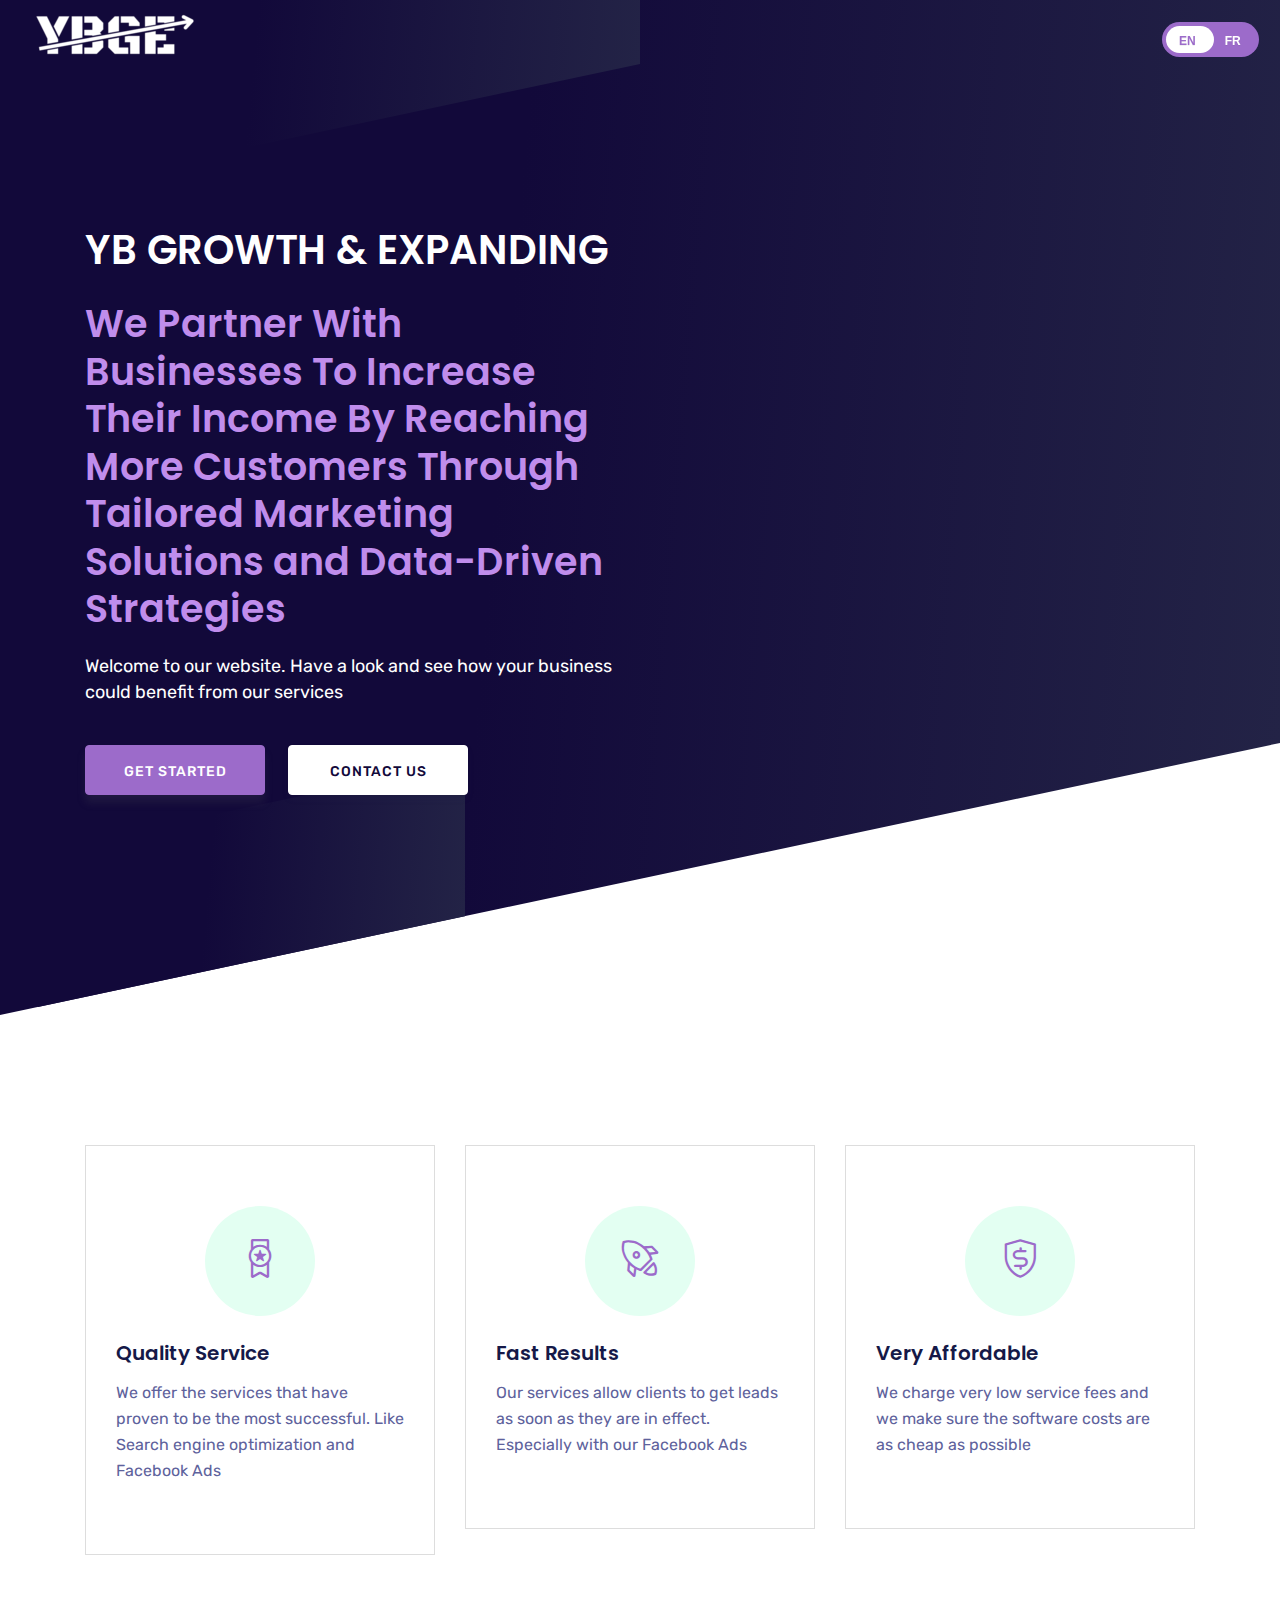
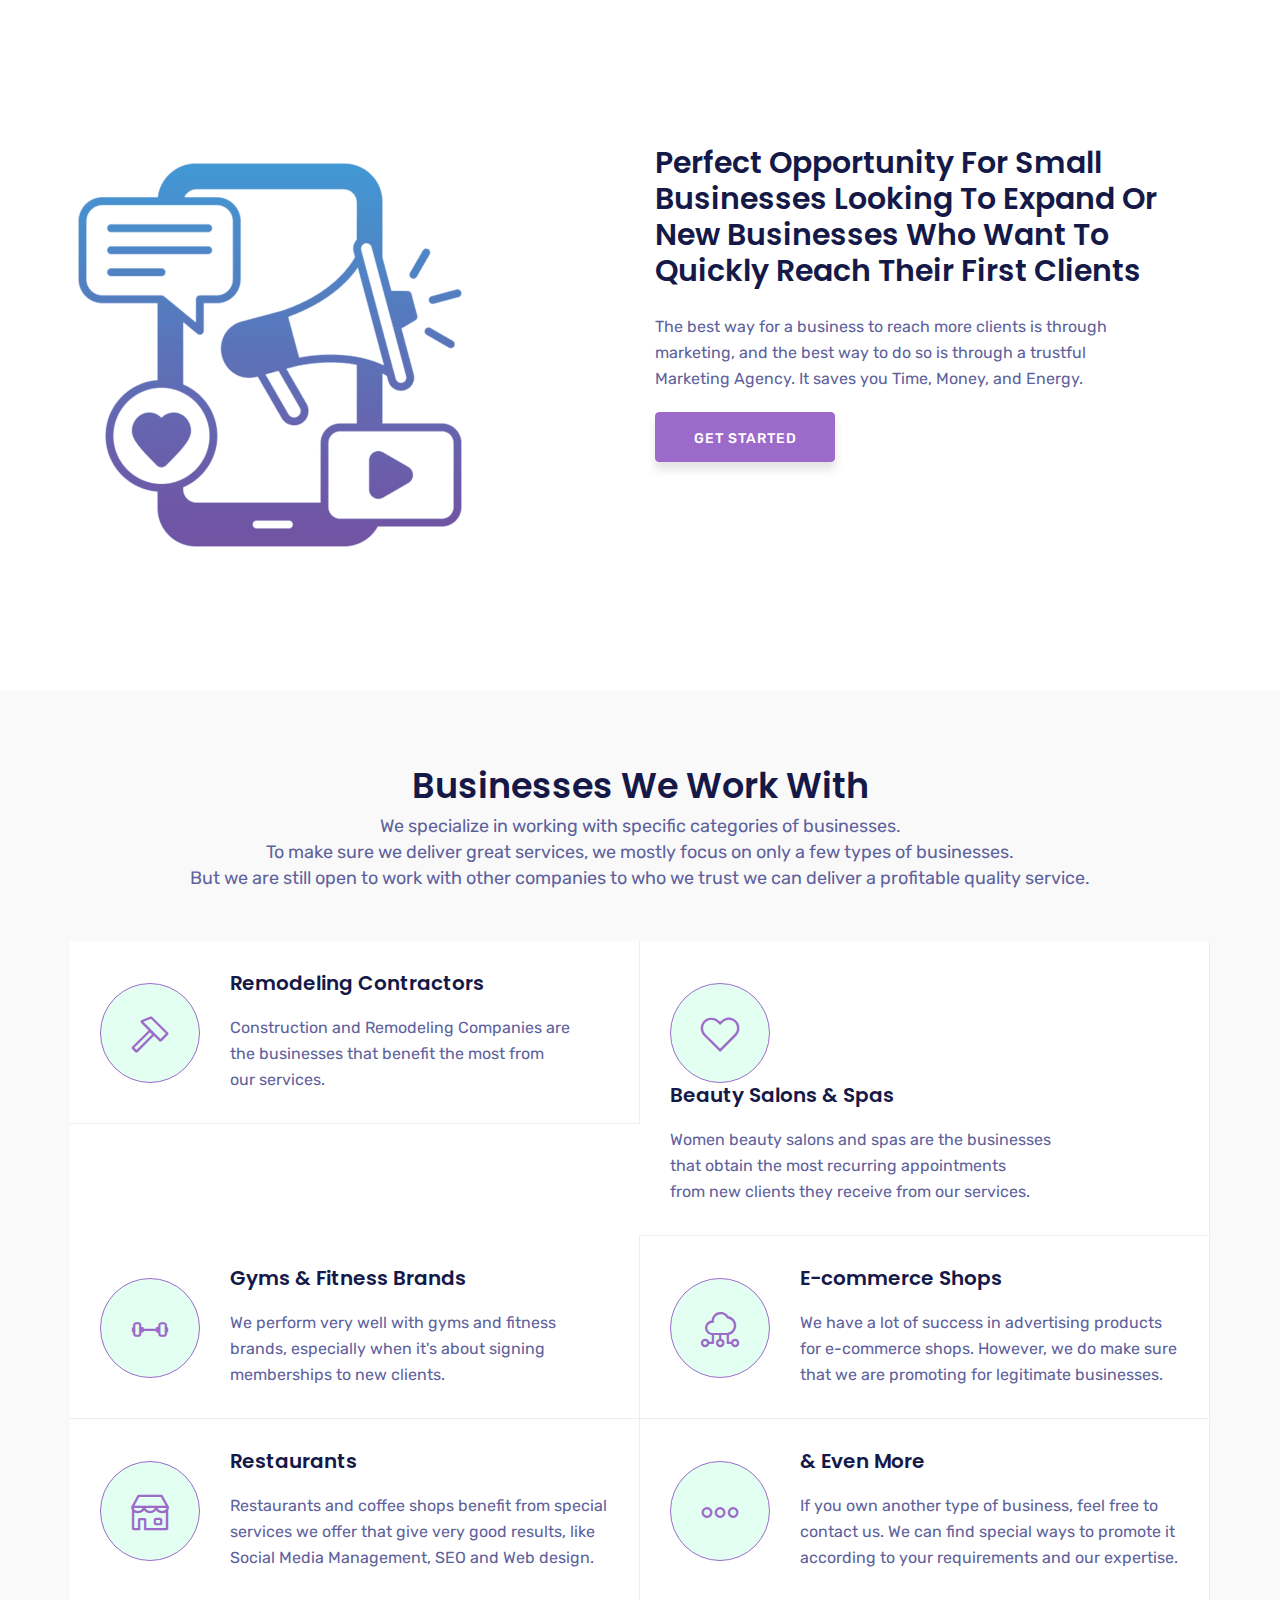
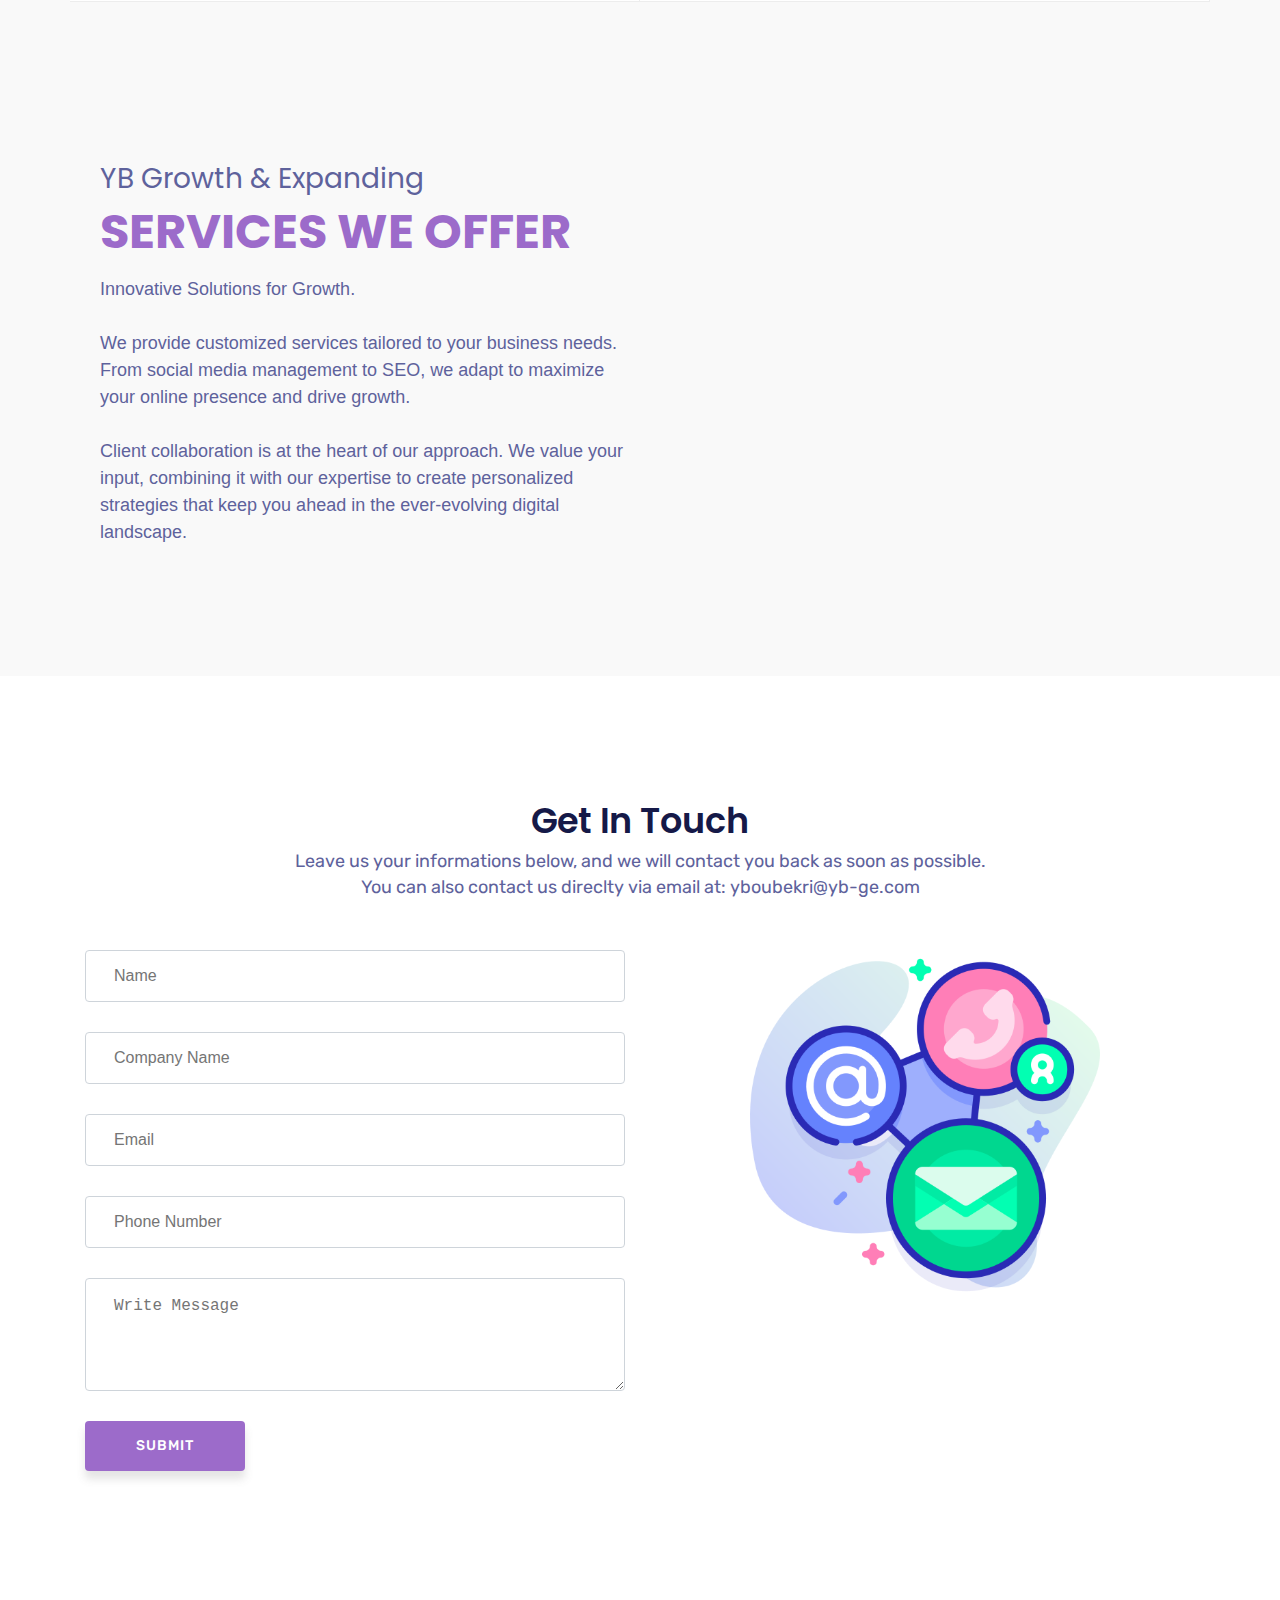
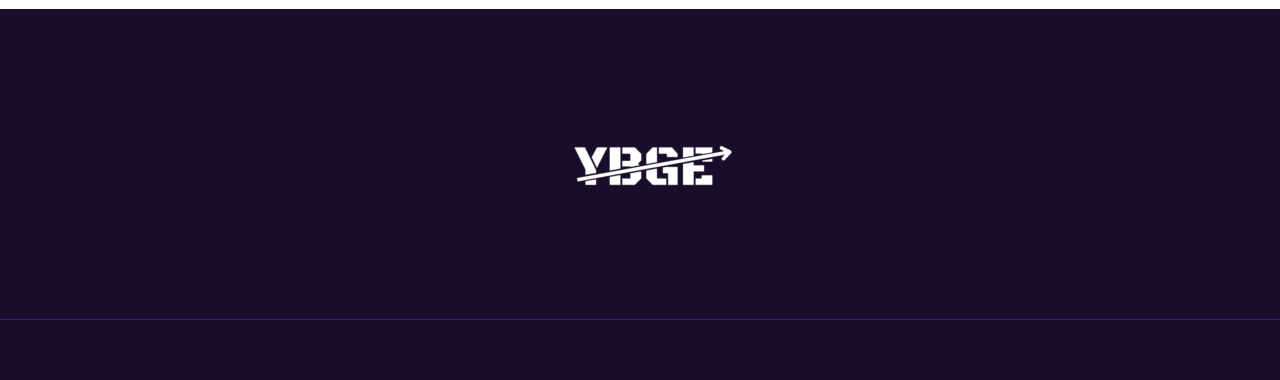
==== commit 1dd79dfd: "Add files via upload" ====
--- a/index.html
+++ b/index.html
@@ -90,7 +90,7 @@
                 <i class="lni-money-protection"></i>
               </div>
               <h4>Very Affordable</h4>
-              <p>We charge very low service fees and we make sure the ads display costs are as cheap as possible</p>
+              <p>We charge very low service fees and we make sure the software costs are as cheap as possible</p>
             </div>
           </div>
           <!-- End Col -->
@@ -142,7 +142,7 @@
                 <h2 class="section-title">Businesses We Work With</h2>
                 <div class="desc-text">
                   <p>We specialize in working with specific categories of businesses.<br>To make sure we deliver great services, we mostly
-                    focus on only a few types of businnesses.<br>But we
+                    focus on only a few types of businesses.<br>But we
                     are still open to work with other companies to who
                     we trust we can deliver a profitable quality service.</p>
                 </div>
@@ -183,7 +183,7 @@
               </a>
                <div class="feature-info float-left">
                  <h4>Beauty Salons & Spas</h4>
-                 <p>Women beauty salons and spas are the businesses<br>that obtain the most reccuring appointments<br>from new clients they receive from our services.</p>
+                 <p>Women beauty salons and spas are the businesses<br>that obtain the most recurring appointments<br>from new clients they receive from our services.</p>
                </div>
             </div>
             <!-- End Fetatures -->
@@ -201,7 +201,7 @@
               </a>
                <div class="feature-info float-left">
                  <h4>Gyms & Fitness Brands</h4>
-                 <p>We are perform very well with gyms and fitness<br>brands, especially when it's about signing<br>memberships to new clients.</p>
+                 <p>We perform very well with gyms and fitness<br>brands, especially when it's about signing<br>memberships to new clients.</p>
                </div>
             </div>
             <!-- End Fetatures -->
@@ -219,7 +219,7 @@
               </a>
               <div class="feature-info float-left">
                 <h4>E-commerce Shops</h4>
-                <p>We have a lot of success in advertising products<br>for e-commerce shops. However, we do make sure<br> that we are promoting for legitimate businnesses.</p>
+                <p>We have a lot of success in advertising products<br>for e-commerce shops. However, we do make sure<br> that we are promoting for legitimate businesses.</p>
               </div>
             </div>
             <!-- End Fetatures -->
@@ -237,7 +237,7 @@
               </a>
                <div class="feature-info float-left">
                  <h4>Restaurants</h4>
-                 <p>Restaurants and coffeeshops benefit from special<br>services we offer that give very good results, like<br>Social Media Management, SEO and Web design.</p>
+                 <p>Restaurants and coffee shops benefit from special<br>services we offer that give very good results, like<br>Social Media Management, SEO and Web design.</p>
                </div>
             </div>
             <!-- End Fetatures -->
